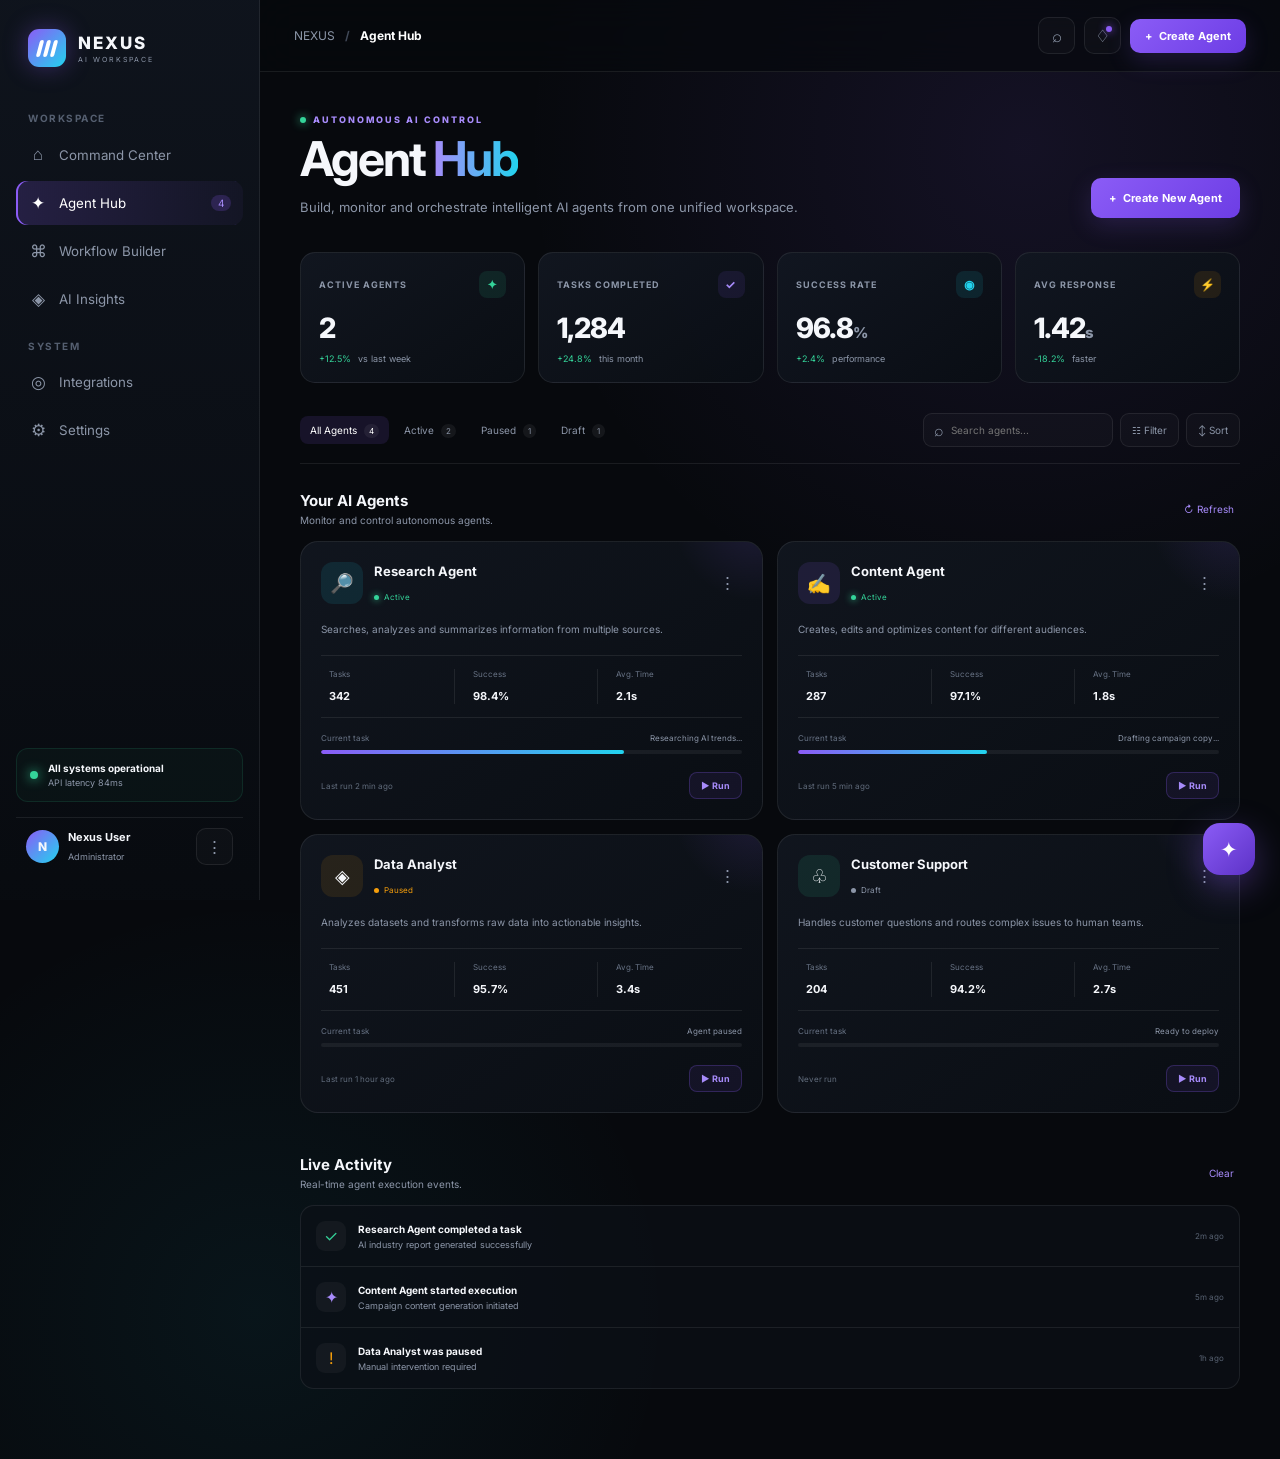
==== agent-hub/index.html @ db72ea28 "Build Agent Hub frontend" ====
<!DOCTYPE html>
<html lang="en">
<head>
    <meta charset="UTF-8">
    <meta name="viewport" content="width=device-width, initial-scale=1.0">
    <meta name="description" content="NEXUS AI Agent Hub — manage, monitor, and run AI agents from one workspace.">

    <title>NEXUS AI — Agent Hub</title>

    <link rel="preconnect" href="https://fonts.googleapis.com">
    <link rel="preconnect" href="https://fonts.gstatic.com" crossorigin>
    <link href="https://fonts.googleapis.com/css2?family=Inter:wght@400;500;600;700;800&display=swap" rel="stylesheet">

    <link rel="stylesheet" href="style.css">
</head>

<body>

<div class="app-shell">

    <!-- ================= SIDEBAR ================= -->

    <aside class="sidebar" id="sidebar">

        <div class="brand">
            <div class="brand-mark">
                <span></span>
                <span></span>
                <span></span>
            </div>

            <div>
                <h1>NEXUS</h1>
                <small>AI WORKSPACE</small>
            </div>
        </div>

        <nav class="main-nav">

            <p class="nav-label">WORKSPACE</p>

            <button class="nav-item" data-page="Command Center">
                <span class="nav-icon">⌂</span>
                <span>Command Center</span>
            </button>

            <button class="nav-item active" data-page="Agent Hub">
                <span class="nav-icon">✦</span>
                <span>Agent Hub</span>
                <span class="nav-badge">4</span>
            </button>

            <button class="nav-item" data-page="Workflow Builder">
                <span class="nav-icon">⌘</span>
                <span>Workflow Builder</span>
            </button>

            <button class="nav-item" data-page="AI Insights">
                <span class="nav-icon">◈</span>
                <span>AI Insights</span>
            </button>

            <p class="nav-label">SYSTEM</p>

            <button class="nav-item" id="integrationsBtn">
                <span class="nav-icon">◎</span>
                <span>Integrations</span>
            </button>

            <button class="nav-item" id="settingsBtn">
                <span class="nav-icon">⚙</span>
                <span>Settings</span>
            </button>

        </nav>

        <div class="sidebar-bottom">

            <div class="system-status">
                <span class="status-dot"></span>

                <div>
                    <strong>All systems operational</strong>
                    <small>API latency 84ms</small>
                </div>
            </div>

            <div class="user-mini">
                <div class="avatar">N</div>

                <div class="user-info">
                    <strong>Nexus User</strong>
                    <small>Administrator</small>
                </div>

                <button id="userMenuBtn" class="icon-button">⋮</button>
            </div>

        </div>

    </aside>

    <!-- ================= MAIN ================= -->

    <main class="main-content">

        <!-- TOP BAR -->

        <header class="topbar">

            <button class="mobile-menu" id="mobileMenuBtn">☰</button>

            <div class="breadcrumb">
                <span>NEXUS</span>
                <b>/</b>
                <strong>Agent Hub</strong>
            </div>

            <div class="top-actions">

                <button class="icon-button" id="searchBtn" title="Search">
                    ⌕
                </button>

                <button class="icon-button notification-button" id="notificationBtn">
                    ♢
                    <span class="notification-dot"></span>
                </button>

                <button class="create-top-btn" id="createAgentTop">
                    <span>+</span>
                    Create Agent
                </button>

            </div>

        </header>


        <!-- ================= PAGE ================= -->

        <section class="page-content">

            <!-- HERO -->

            <div class="hero-section">

                <div>
                    <div class="eyebrow">
                        <span class="pulse-dot"></span>
                        AUTONOMOUS AI CONTROL
                    </div>

                    <h2>Agent <span>Hub</span></h2>

                    <p>
                        Build, monitor and orchestrate intelligent AI agents
                        from one unified workspace.
                    </p>
                </div>

                <button class="primary-button" id="createAgentBtn">
                    <span>+</span>
                    Create New Agent
                </button>

            </div>


            <!-- METRIC CARDS -->

            <div class="metrics-grid">

                <div class="metric-card">

                    <div class="metric-top">
                        <span>ACTIVE AGENTS</span>
                        <div class="metric-icon green">✦</div>
                    </div>

                    <div class="metric-value" id="activeCount">2</div>

                    <div class="metric-footer">
                        <span class="positive">+12.5%</span>
                        <span>vs last week</span>
                    </div>

                </div>


                <div class="metric-card">

                    <div class="metric-top">
                        <span>TASKS COMPLETED</span>
                        <div class="metric-icon purple">✓</div>
                    </div>

                    <div class="metric-value" id="completedCount">1,284</div>

                    <div class="metric-footer">
                        <span class="positive">+24.8%</span>
                        <span>this month</span>
                    </div>

                </div>


                <div class="metric-card">

                    <div class="metric-top">
                        <span>SUCCESS RATE</span>
                        <div class="metric-icon blue">◉</div>
                    </div>

                    <div class="metric-value">96.8<span>%</span></div>

                    <div class="metric-footer">
                        <span class="positive">+2.4%</span>
                        <span>performance</span>
                    </div>

                </div>


                <div class="metric-card">

                    <div class="metric-top">
                        <span>AVG RESPONSE</span>
                        <div class="metric-icon orange">⚡</div>
                    </div>

                    <div class="metric-value">1.42<span>s</span></div>

                    <div class="metric-footer">
                        <span class="positive">-18.2%</span>
                        <span>faster</span>
                    </div>

                </div>

            </div>


            <!-- CONTROL BAR -->

            <div class="control-bar">

                <div class="tabs">

                    <button class="tab active" data-filter="all">
                        All Agents
                        <span>4</span>
                    </button>

                    <button class="tab" data-filter="active">
                        Active
                        <span>2</span>
                    </button>

                    <button class="tab" data-filter="paused">
                        Paused
                        <span>1</span>
                    </button>

                    <button class="tab" data-filter="draft">
                        Draft
                        <span>1</span>
                    </button>

                </div>

                <div class="controls-right">

                    <div class="search-box">
                        <span>⌕</span>
                        <input
                            type="text"
                            id="agentSearch"
                            placeholder="Search agents..."
                        >
                    </div>

                    <button class="filter-button" id="filterBtn">
                        ☷ Filter
                    </button>

                    <button class="sort-button" id="sortBtn">
                        ↕ Sort
                    </button>

                </div>

            </div>


            <!-- AGENT GRID -->

            <div class="section-heading">

                <div>
                    <h3>Your AI Agents</h3>
                    <p>Monitor and control autonomous agents.</p>
                </div>

                <button class="text-button" id="refreshBtn">
                    ↻ Refresh
                </button>

            </div>


            <div class="agents-grid" id="agentsGrid">


                <!-- RESEARCH AGENT -->

                <article
                    class="agent-card"
                    data-name="Research Agent"
                    data-status="active"
                >

                    <div class="agent-card-header">

                        <div class="agent-avatar research">
                            🔎
                        </div>

                        <div class="agent-title">
                            <h4>Research Agent</h4>

                            <span class="status active-status">
                                <i></i>
                                Active
                            </span>
                        </div>

                        <button class="more-button" data-menu="research">
                            ⋮
                        </button>

                    </div>

                    <p class="agent-description">
                        Searches, analyzes and summarizes information
                        from multiple sources.
                    </p>

                    <div class="agent-stats">

                        <div>
                            <span>Tasks</span>
                            <strong class="task-count">342</strong>
                        </div>

                        <div>
                            <span>Success</span>
                            <strong>98.4%</strong>
                        </div>

                        <div>
                            <span>Avg. Time</span>
                            <strong>2.1s</strong>
                        </div>

                    </div>

                    <div class="progress-wrapper">

                        <div class="progress-label">
                            <span>Current task</span>
                            <span class="current-task">Researching AI trends...</span>
                        </div>

                        <div class="progress-bar">
                            <span style="width: 72%"></span>
                        </div>

                    </div>

                    <div class="agent-card-footer">

                        <span class="last-run">
                            Last run 2 min ago
                        </span>

                        <button
                            class="run-button"
                            data-agent="Research Agent"
                        >
                            ▶ Run
                        </button>

                    </div>

                </article>


                <!-- CONTENT AGENT -->

                <article
                    class="agent-card"
                    data-name="Content Agent"
                    data-status="active"
                >

                    <div class="agent-card-header">

                        <div class="agent-avatar content">
                            ✍
                        </div>

                        <div class="agent-title">
                            <h4>Content Agent</h4>

                            <span class="status active-status">
                                <i></i>
                                Active
                            </span>
                        </div>

                        <button class="more-button" data-menu="content">
                            ⋮
                        </button>

                    </div>

                    <p class="agent-description">
                        Creates, edits and optimizes content for
                        different audiences.
                    </p>

                    <div class="agent-stats">

                        <div>
                            <span>Tasks</span>
                            <strong class="task-count">287</strong>
                        </div>

                        <div>
                            <span>Success</span>
                            <strong>97.1%</strong>
                        </div>

                        <div>
                            <span>Avg. Time</span>
                            <strong>1.8s</strong>
                        </div>

                    </div>

                    <div class="progress-wrapper">

                        <div class="progress-label">
                            <span>Current task</span>
                            <span class="current-task">Drafting campaign copy...</span>
                        </div>

                        <div class="progress-bar">
                            <span style="width: 45%"></span>
                        </div>

                    </div>

                    <div class="agent-card-footer">

                        <span class="last-run">
                            Last run 5 min ago
                        </span>

                        <button
                            class="run-button"
                            data-agent="Content Agent"
                        >
                            ▶ Run
                        </button>

                    </div>

                </article>


                <!-- DATA AGENT -->

                <article
                    class="agent-card"
                    data-name="Data Analyst"
                    data-status="paused"
                >

                    <div class="agent-card-header">

                        <div class="agent-avatar data">
                            ◈
                        </div>

                        <div class="agent-title">
                            <h4>Data Analyst</h4>

                            <span class="status paused-status">
                                <i></i>
                                Paused
                            </span>
                        </div>

                        <button class="more-button" data-menu="data">
                            ⋮
                        </button>

                    </div>

                    <p class="agent-description">
                        Analyzes datasets and transforms raw data
                        into actionable insights.
                    </p>

                    <div class="agent-stats">

                        <div>
                            <span>Tasks</span>
                            <strong class="task-count">451</strong>
                        </div>

                        <div>
                            <span>Success</span>
                            <strong>95.7%</strong>
                        </div>

                        <div>
                            <span>Avg. Time</span>
                            <strong>3.4s</strong>
                        </div>

                    </div>

                    <div class="progress-wrapper">

                        <div class="progress-label">
                            <span>Current task</span>
                            <span class="current-task">Agent paused</span>
                        </div>

                        <div class="progress-bar muted">
                            <span style="width: 0%"></span>
                        </div>

                    </div>

                    <div class="agent-card-footer">

                        <span class="last-run">
                            Last run 1 hour ago
                        </span>

                        <button
                            class="run-button"
                            data-agent="Data Analyst"
                        >
                            ▶ Run
                        </button>

                    </div>

                </article>


                <!-- CUSTOMER AGENT -->

                <article
                    class="agent-card"
                    data-name="Customer Support"
                    data-status="draft"
                >

                    <div class="agent-card-header">

                        <div class="agent-avatar support">
                            ♧
                        </div>

                        <div class="agent-title">
                            <h4>Customer Support</h4>

                            <span class="status draft-status">
                                <i></i>
                                Draft
                            </span>
                        </div>

                        <button class="more-button" data-menu="support">
                            ⋮
                        </button>

                    </div>

                    <p class="agent-description">
                        Handles customer questions and routes
                        complex issues to human teams.
                    </p>

                    <div class="agent-stats">

                        <div>
                            <span>Tasks</span>
                            <strong class="task-count">204</strong>
                        </div>

                        <div>
                            <span>Success</span>
                            <strong>94.2%</strong>
                        </div>

                        <div>
                            <span>Avg. Time</span>
                            <strong>2.7s</strong>
                        </div>

                    </div>

                    <div class="progress-wrapper">

                        <div class="progress-label">
                            <span>Current task</span>
                            <span class="current-task">Ready to deploy</span>
                        </div>

                        <div class="progress-bar muted">
                            <span style="width: 0%"></span>
                        </div>

                    </div>

                    <div class="agent-card-footer">

                        <span class="last-run">
                            Never run
                        </span>

                        <button
                            class="run-button"
                            data-agent="Customer Support"
                        >
                            ▶ Run
                        </button>

                    </div>

                </article>

            </div>


            <!-- ACTIVITY -->

            <section class="activity-section">

                <div class="section-heading">

                    <div>
                        <h3>Live Activity</h3>
                        <p>Real-time agent execution events.</p>
                    </div>

                    <button class="text-button" id="clearActivityBtn">
                        Clear
                    </button>

                </div>


                <div class="activity-panel" id="activityPanel">

                    <div class="activity-item">

                        <div class="activity-icon success">✓</div>

                        <div class="activity-content">
                            <strong>Research Agent completed a task</strong>
                            <span>AI industry report generated successfully</span>
                        </div>

                        <time>2m ago</time>

                    </div>


                    <div class="activity-item">

                        <div class="activity-icon purple">✦</div>

                        <div class="activity-content">
                            <strong>Content Agent started execution</strong>
                            <span>Campaign content generation initiated</span>
                        </div>

                        <time>5m ago</time>

                    </div>


                    <div class="activity-item">

                        <div class="activity-icon warning">!</div>

                        <div class="activity-content">
                            <strong>Data Analyst was paused</strong>
                            <span>Manual intervention required</span>
                        </div>

                        <time>1h ago</time>

                    </div>

                </div>

            </section>

        </section>

    </main>

</div>


<!-- ================= CREATE AGENT MODAL ================= -->

<div class="modal-overlay" id="createModal">

    <div class="modal">

        <button class="modal-close" id="closeCreateModal">×</button>

        <div class="modal-header">

            <div class="modal-icon">✦</div>

            <div>
                <h3>Create AI Agent</h3>
                <p>Configure your autonomous agent.</p>
            </div>

        </div>


        <form id="agentForm">

            <label>
                Agent Name
                <input
                    type="text"
                    id="agentName"
                    placeholder="e.g. Marketing Agent"
                    required
                >
            </label>


            <label>
                Agent Type

                <select id="agentType">

                    <option value="research">Research</option>
                    <option value="content">Content</option>
                    <option value="analytics">Analytics</option>
                    <option value="support">Customer Support</option>
                    <option value="custom">Custom Agent</option>

                </select>

            </label>


            <label>
                Objective

                <textarea
                    id="agentObjective"
                    placeholder="Describe what this agent should accomplish..."
                    required
                ></textarea>

            </label>


            <label>
                Autonomy Level

                <div class="range-container">

                    <input
                        type="range"
                        id="autonomyRange"
                        min="1"
                        max="5"
                        value="3"
                    >

                    <strong id="autonomyValue">3 / 5</strong>

                </div>

            </label>


            <div class="modal-actions">

                <button
                    type="button"
                    class="secondary-button"
                    id="cancelCreate"
                >
                    Cancel
                </button>

                <button
                    type="submit"
                    class="primary-button"
                >
                    Create Agent
                </button>

            </div>

        </form>

    </div>

</div>


<!-- ================= CHATBOT ================= -->

<button class="chat-toggle" id="chatToggle">
    <span>✦</span>
</button>


<div class="chat-window" id="chatWindow">

    <div class="chat-header">

        <div>

            <strong>NEXUS Assistant</strong>

            <span>
                <i></i>
                Online
            </span>

        </div>

        <button id="closeChat">×</button>

    </div>


    <div class="chat-messages" id="chatMessages">

        <div class="message bot">
            Hey! I'm NEXUS Assistant. Ask me about your agents or executions.
        </div>

    </div>


    <div class="chat-input">

        <input
            type="text"
            id="chatInput"
            placeholder="Ask NEXUS..."
        >

        <button id="sendChat">➤</button>

    </div>

</div>


<!-- ================= TOAST ================= -->

<div class="toast-container" id="toastContainer"></div>


<script src="script.js"></script>

</body>
</html>
---- agent-hub/style.css ----
/* =========================================================
   NEXUS AI — AGENT HUB
   ========================================================= */

:root {

    --bg: #07090d;
    --bg-secondary: #0c1017;
    --panel: #10151e;
    --panel-hover: #141b26;

    --border: rgba(255,255,255,0.08);
    --border-bright: rgba(255,255,255,0.14);

    --text: #f5f7fb;
    --muted: #8c96a8;
    --muted-light: #b5bdca;

    --primary: #8b5cf6;
    --primary-light: #a78bfa;
    --cyan: #22d3ee;
    --green: #34d399;
    --orange: #f59e0b;
    --red: #f87171;

    --sidebar-width: 260px;

    --radius: 18px;

    --shadow:
        0 20px 60px rgba(0,0,0,0.35);
}


* {
    margin: 0;
    padding: 0;
    box-sizing: border-box;
}


html {
    scroll-behavior: smooth;
}


body {

    font-family: "Inter", sans-serif;

    background:
        radial-gradient(
            circle at 80% 10%,
            rgba(139,92,246,0.10),
            transparent 30%
        ),
        radial-gradient(
            circle at 20% 90%,
            rgba(34,211,238,0.06),
            transparent 25%
        ),
        var(--bg);

    color: var(--text);

    min-height: 100vh;

    overflow-x: hidden;
}


button,
input,
textarea,
select {
    font-family: inherit;
}


button {
    cursor: pointer;
}


/* =========================================================
   APP
   ========================================================= */

.app-shell {
    display: flex;
    min-height: 100vh;
}


/* =========================================================
   SIDEBAR
   ========================================================= */

.sidebar {

    position: fixed;

    left: 0;
    top: 0;
    bottom: 0;

    width: var(--sidebar-width);

    background:
        linear-gradient(
            180deg,
            rgba(15,20,29,0.98),
            rgba(8,11,16,0.98)
        );

    border-right: 1px solid var(--border);

    padding: 25px 16px;

    display: flex;
    flex-direction: column;

    z-index: 100;
}


.brand {

    display: flex;
    align-items: center;
    gap: 12px;

    padding: 4px 12px 30px;
}


.brand-mark {

    width: 38px;
    height: 38px;

    border-radius: 11px;

    background:
        linear-gradient(
            135deg,
            var(--primary),
            var(--cyan)
        );

    display: flex;
    align-items: center;
    justify-content: center;

    gap: 3px;

    box-shadow:
        0 0 25px rgba(139,92,246,0.35);
}


.brand-mark span {

    width: 4px;
    height: 17px;

    background: white;

    border-radius: 4px;

    transform: skew(-15deg);
}


.brand h1 {

    font-size: 17px;
    font-weight: 800;
    letter-spacing: 2px;
}


.brand small {

    display: block;

    color: var(--muted);

    font-size: 7px;
    letter-spacing: 2px;

    margin-top: 2px;
}


.nav-label {

    color: #555f70;

    font-size: 10px;
    font-weight: 700;

    letter-spacing: 1.5px;

    padding: 15px 12px 8px;
}


.nav-item {

    width: 100%;

    border: 0;
    background: transparent;

    color: var(--muted);

    padding: 12px;

    display: flex;
    align-items: center;
    gap: 11px;

    border-radius: 11px;

    margin-bottom: 4px;

    text-align: left;

    transition:
        background .2s ease,
        color .2s ease,
        transform .2s ease;
}


.nav-item:hover {

    background: rgba(255,255,255,0.045);

    color: white;

    transform: translateX(2px);
}


.nav-item.active {

    background:
        linear-gradient(
            90deg,
            rgba(139,92,246,0.19),
            rgba(139,92,246,0.05)
        );

    color: white;

    box-shadow:
        inset 2px 0 0 var(--primary);
}


.nav-icon {

    width: 20px;

    font-size: 17px;

    text-align: center;
}


.nav-badge {

    margin-left: auto;

    background: rgba(139,92,246,0.2);

    color: var(--primary-light);

    padding: 2px 7px;

    border-radius: 20px;

    font-size: 10px;
}


.sidebar-bottom {

    margin-top: auto;
}


.system-status {

    display: flex;
    align-items: center;
    gap: 10px;

    padding: 13px;

    border:
        1px solid rgba(52,211,153,0.12);

    background:
        rgba(52,211,153,0.035);

    border-radius: 12px;

    margin-bottom: 15px;
}


.status-dot {

    width: 8px;
    height: 8px;

    border-radius: 50%;

    background: var(--green);

    box-shadow:
        0 0 12px var(--green);

    flex-shrink: 0;
}


.system-status strong {

    display: block;

    font-size: 10px;
}


.system-status small {

    display: block;

    color: var(--muted);

    font-size: 9px;

    margin-top: 3px;
}


.user-mini {

    display: flex;
    align-items: center;

    gap: 9px;

    padding: 10px;

    border-top: 1px solid var(--border);
}


.avatar {

    width: 33px;
    height: 33px;

    border-radius: 50%;

    display: flex;
    align-items: center;
    justify-content: center;

    background:
        linear-gradient(
            135deg,
            var(--primary),
            var(--cyan)
        );

    font-size: 12px;
    font-weight: 800;
}


.user-info {

    flex: 1;
}


.user-info strong {

    display: block;
    font-size: 11px;
}


.user-info small {

    color: var(--muted);
    font-size: 9px;
}


/* =========================================================
   MAIN
   ========================================================= */

.main-content {

    margin-left: var(--sidebar-width);

    width: calc(100% - var(--sidebar-width));

    min-height: 100vh;
}


.topbar {

    height: 72px;

    border-bottom: 1px solid var(--border);

    background:
        rgba(7,9,13,0.7);

    backdrop-filter: blur(20px);

    display: flex;
    align-items: center;

    justify-content: space-between;

    padding: 0 34px;

    position: sticky;
    top: 0;

    z-index: 50;
}


.breadcrumb {

    display: flex;
    gap: 10px;
    align-items: center;

    color: var(--muted);

    font-size: 12px;
}


.breadcrumb strong {
    color: white;
}


.breadcrumb b {
    color: #414958;
}


.top-actions {

    display: flex;
    align-items: center;
    gap: 9px;
}


.icon-button {

    width: 37px;
    height: 37px;

    border-radius: 10px;

    border: 1px solid var(--border);

    background: rgba(255,255,255,0.025);

    color: var(--muted);

    font-size: 17px;

    display: flex;
    align-items: center;
    justify-content: center;

    transition: .2s;
}


.icon-button:hover {

    color: white;

    border-color: var(--border-bright);

    background: rgba(255,255,255,0.06);
}


.notification-button {
    position: relative;
}


.notification-dot {

    position: absolute;

    width: 6px;
    height: 6px;

    background: var(--primary);

    border-radius: 50%;

    top: 8px;
    right: 8px;

    box-shadow: 0 0 8px var(--primary);
}


.create-top-btn,
.primary-button {

    border: 0;

    color: white;

    background:
        linear-gradient(
            135deg,
            var(--primary),
            #6d3de5
        );

    padding: 10px 15px;

    border-radius: 10px;

    font-weight: 700;
    font-size: 11px;

    display: flex;
    align-items: center;
    gap: 7px;

    box-shadow:
        0 8px 25px rgba(139,92,246,0.18);

    transition:
        transform .2s,
        box-shadow .2s;
}


.create-top-btn:hover,
.primary-button:hover {

    transform: translateY(-2px);

    box-shadow:
        0 12px 32px rgba(139,92,246,0.3);
}


/* =========================================================
   PAGE
   ========================================================= */

.page-content {

    max-width: 1500px;

    margin: auto;

    padding: 42px 40px 70px;
}


.hero-section {

    display: flex;
    justify-content: space-between;
    align-items: end;

    gap: 30px;

    margin-bottom: 34px;
}


.eyebrow {

    color: var(--primary-light);

    font-size: 9px;
    font-weight: 800;

    letter-spacing: 2px;

    display: flex;
    align-items: center;
    gap: 7px;

    margin-bottom: 10px;
}


.pulse-dot {

    width: 6px;
    height: 6px;

    border-radius: 50%;

    background: var(--green);

    box-shadow: 0 0 10px var(--green);

    animation: pulse 1.7s infinite;
}


@keyframes pulse {

    0%,100% {
        opacity: 1;
        transform: scale(1);
    }

    50% {
        opacity: .45;
        transform: scale(.7);
    }
}


.hero-section h2 {

    font-size: clamp(32px, 4vw, 48px);

    line-height: 1;

    letter-spacing: -2px;

    margin-bottom: 13px;
}


.hero-section h2 span {

    background:
        linear-gradient(
            90deg,
            var(--primary-light),
            var(--cyan)
        );

    -webkit-background-clip: text;
    background-clip: text;

    color: transparent;
}


.hero-section p {

    color: var(--muted);

    max-width: 600px;

    font-size: 13px;

    line-height: 1.7;
}


.hero-section .primary-button {

    padding: 13px 18px;

    white-space: nowrap;
}


/* =========================================================
   METRICS
   ========================================================= */

.metrics-grid {

    display: grid;

    grid-template-columns:
        repeat(4, 1fr);

    gap: 13px;

    margin-bottom: 30px;
}


.metric-card {

    background:
        linear-gradient(
            145deg,
            rgba(18,23,33,.95),
            rgba(10,14,20,.95)
        );

    border: 1px solid var(--border);

    border-radius: 15px;

    padding: 18px;

    transition: .25s;
}


.metric-card:hover {

    border-color:
        rgba(139,92,246,.3);

    transform: translateY(-3px);

    box-shadow:
        var(--shadow);
}


.metric-top {

    display: flex;
    align-items: center;
    justify-content: space-between;

    color: var(--muted);

    font-size: 9px;
    font-weight: 700;

    letter-spacing: 1px;
}


.metric-icon {

    width: 27px;
    height: 27px;

    border-radius: 8px;

    display: flex;
    align-items: center;
    justify-content: center;

    font-size: 12px;
}


.metric-icon.green {
    background: rgba(52,211,153,.1);
    color: var(--green);
}


.metric-icon.purple {
    background: rgba(139,92,246,.1);
    color: var(--primary-light);
}


.metric-icon.blue {
    background: rgba(34,211,238,.1);
    color: var(--cyan);
}


.metric-icon.orange {
    background: rgba(245,158,11,.1);
    color: var(--orange);
}


.metric-value {

    font-size: 28px;
    font-weight: 800;

    letter-spacing: -1px;

    margin: 13px 0 8px;
}


.metric-value span {
    font-size: 15px;
    color: var(--muted);
}


.metric-footer {

    display: flex;
    gap: 7px;

    font-size: 9px;

    color: var(--muted);
}


.positive {
    color: var(--green);
}


/* =========================================================
   CONTROL BAR
   ========================================================= */

.control-bar {

    display: flex;

    justify-content: space-between;
    align-items: center;

    gap: 20px;

    padding-bottom: 16px;

    border-bottom: 1px solid var(--border);

    margin-bottom: 27px;
}


.tabs {

    display: flex;
    gap: 5px;
}


.tab {

    border: 0;
    background: transparent;

    color: var(--muted);

    padding: 8px 10px;

    border-radius: 8px;

    font-size: 10px;

    transition: .2s;
}


.tab span {

    margin-left: 4px;

    background: rgba(255,255,255,.06);

    padding: 2px 5px;

    border-radius: 10px;

    font-size: 8px;
}


.tab:hover {

    color: white;

    background: rgba(255,255,255,.04);
}


.tab.active {

    color: white;

    background: rgba(139,92,246,.12);
}


.controls-right {

    display: flex;

    gap: 7px;
}


.search-box {

    display: flex;
    align-items: center;

    gap: 7px;

    width: 190px;

    padding: 0 10px;

    height: 34px;

    border: 1px solid var(--border);

    border-radius: 9px;

    background: rgba(255,255,255,.025);
}


.search-box span {
    color: var(--muted);
}


.search-box input {

    width: 100%;

    border: 0;
    outline: 0;

    color: white;

    background: transparent;

    font-size: 10px;
}


.filter-button,
.sort-button {

    height: 34px;

    padding: 0 11px;

    color: var(--muted);

    border: 1px solid var(--border);

    background: rgba(255,255,255,.025);

    border-radius: 9px;

    font-size: 10px;

    transition: .2s;
}


.filter-button:hover,
.sort-button:hover {

    color: white;

    border-color: var(--border-bright);
}


/* =========================================================
   SECTION
   ========================================================= */

.section-heading {

    display: flex;

    justify-content: space-between;
    align-items: center;

    margin-bottom: 15px;
}


.section-heading h3 {

    font-size: 15px;

    margin-bottom: 4px;
}


.section-heading p {

    color: var(--muted);

    font-size: 10px;
}


.text-button {

    background: transparent;

    border: 0;

    color: var(--primary-light);

    font-size: 10px;

    padding: 6px;
}


.text-button:hover {
    color: white;
}


/* =========================================================
   AGENT CARDS
   ========================================================= */

.agents-grid {

    display: grid;

    grid-template-columns:
        repeat(2, minmax(0, 1fr));

    gap: 14px;

    margin-bottom: 42px;
}


.agent-card {

    position: relative;

    background:
        linear-gradient(
            145deg,
            rgba(17,22,31,.96),
            rgba(10,14,20,.96)
        );

    border: 1px solid var(--border);

    border-radius: var(--radius);

    padding: 20px;

    overflow: hidden;

    transition:
        transform .25s,
        border-color .25s,
        box-shadow .25s;
}


.agent-card::before {

    content: "";

    position: absolute;

    width: 170px;
    height: 170px;

    top: -110px;
    right: -80px;

    background:
        radial-gradient(
            circle,
            rgba(139,92,246,.14),
            transparent 70%
        );

    pointer-events: none;
}


.agent-card:hover {

    transform: translateY(-4px);

    border-color:
        rgba(139,92,246,.25);

    box-shadow:
        0 20px 50px rgba(0,0,0,.25);
}


.agent-card.hidden {
    display: none;
}


.agent-card-header {

    display: flex;
    align-items: center;

    gap: 11px;
}


.agent-avatar {

    width: 42px;
    height: 42px;

    border-radius: 12px;

    display: flex;
    align-items: center;
    justify-content: center;

    font-size: 19px;

    flex-shrink: 0;
}


.agent-avatar.research {
    background: rgba(34,211,238,.10);
}


.agent-avatar.content {
    background: rgba(139,92,246,.12);
}


.agent-avatar.data {
    background: rgba(245,158,11,.10);
}


.agent-avatar.support {
    background: rgba(52,211,153,.10);
}


.agent-title {

    flex: 1;
}


.agent-title h4 {

    font-size: 13px;

    margin-bottom: 5px;
}


.status {

    display: inline-flex;

    align-items: center;

    gap: 5px;

    font-size: 8px;
}


.status i {

    width: 5px;
    height: 5px;

    border-radius: 50%;
}


.active-status {
    color: var(--green);
}


.active-status i {
    background: var(--green);
    box-shadow: 0 0 7px var(--green);
}


.paused-status {
    color: var(--orange);
}


.paused-status i {
    background: var(--orange);
}


.draft-status {
    color: var(--muted);
}


.draft-status i {
    background: var(--muted);
}


.more-button {

    border: 0;

    background: transparent;

    color: var(--muted);

    width: 30px;
    height: 30px;

    border-radius: 8px;

    font-size: 17px;
}


.more-button:hover {

    background: rgba(255,255,255,.05);

    color: white;
}


.agent-description {

    color: var(--muted);

    font-size: 10px;

    line-height: 1.7;

    margin: 17px 0;
}


.agent-stats {

    display: grid;

    grid-template-columns:
        repeat(3,1fr);

    border-top: 1px solid var(--border);
    border-bottom: 1px solid var(--border);

    padding: 13px 0;

    gap: 10px;
}


.agent-stats div {

    border-right: 1px solid var(--border);

    padding-left: 8px;
}


.agent-stats div:last-child {

    border-right: 0;
}


.agent-stats span {

    display: block;

    color: #687385;

    font-size: 8px;

    margin-bottom: 5px;
}


.agent-stats strong {

    font-size: 11px;
}


.progress-wrapper {

    padding: 15px 0 10px;
}


.progress-label {

    display: flex;

    justify-content: space-between;

    gap: 15px;

    color: #687385;

    font-size: 8px;

    margin-bottom: 7px;
}


.current-task {

    color: var(--muted);
}


.progress-bar {

    width: 100%;

    height: 4px;

    background: rgba(255,255,255,.06);

    border-radius: 10px;

    overflow: hidden;
}


.progress-bar span {

    display: block;

    height: 100%;

    border-radius: 10px;

    background:
        linear-gradient(
            90deg,
            var(--primary),
            var(--cyan)
        );

    transition: width 1s ease;
}


.progress-bar.muted span {
    background: #353d4a;
}


.agent-card-footer {

    display: flex;

    justify-content: space-between;
    align-items: center;

    margin-top: 8px;
}


.last-run {

    color: #626d7d;

    font-size: 8px;
}


.run-button {

    border: 1px solid rgba(139,92,246,.25);

    color: var(--primary-light);

    background: rgba(139,92,246,.08);

    border-radius: 8px;

    padding: 7px 11px;

    font-size: 9px;
    font-weight: 700;

    transition: .2s;
}


.run-button:hover {

    color: white;

    background: var(--primary);

    transform: translateY(-1px);
}


/* =========================================================
   ACTIVITY
   ========================================================= */

.activity-section {
    margin-top: 10px;
}


.activity-panel {

    border:
        1px solid var(--border);

    border-radius: 14px;

    overflow: hidden;

    background:
        rgba(12,16,23,.7);
}


.activity-item {

    display: flex;

    align-items: center;

    gap: 12px;

    padding: 15px;

    border-bottom: 1px solid var(--border);

    animation: activityIn .35s ease;
}


.activity-item:last-child {
    border-bottom: 0;
}


@keyframes activityIn {

    from {
        opacity: 0;
        transform: translateY(8px);
    }

    to {
        opacity: 1;
        transform: translateY(0);
    }
}


.activity-icon {

    width: 30px;
    height: 30px;

    border-radius: 9px;

    display: flex;
    align-items: center;
    justify-content: center;

    flex-shrink: 0;

    background: rgba(255,255,255,.04);
}


.activity-icon.success {
    color: var(--green);
}


.activity-icon.purple {
    color: var(--primary-light);
}


.activity-icon.warning {
    color: var(--orange);
}


.activity-content {
    flex: 1;
}


.activity-content strong {

    display: block;

    font-size: 10px;

    margin-bottom: 4px;
}


.activity-content span {

    display: block;

    color: var(--muted);

    font-size: 9px;
}


.activity-item time {

    color: #596373;

    font-size: 8px;
}


/* =========================================================
   MODAL
   ========================================================= */

.modal-overlay {

    position: fixed;

    inset: 0;

    background:
        rgba(0,0,0,.72);

    backdrop-filter: blur(8px);

    display: flex;

    align-items: center;
    justify-content: center;

    padding: 20px;

    z-index: 500;

    opacity: 0;

    pointer-events: none;

    transition: opacity .25s;
}


.modal-overlay.show {

    opacity: 1;

    pointer-events: auto;
}


.modal {

    width: 100%;
    max-width: 500px;

    background:
        linear-gradient(
            145deg,
            #131923,
            #0b0f16
        );

    border:
        1px solid var(--border-bright);

    border-radius: 20px;

    padding: 25px;

    position: relative;

    transform:
        translateY(20px)
        scale(.97);

    transition: .25s;

    box-shadow:
        0 30px 100px rgba(0,0,0,.6);
}


.modal-overlay.show .modal {

    transform:
        translateY(0)
        scale(1);
}


.modal-close {

    position: absolute;

    top: 15px;
    right: 15px;

    width: 30px;
    height: 30px;

    border: 0;

    border-radius: 8px;

    background: rgba(255,255,255,.04);

    color: var(--muted);

    font-size: 18px;
}


.modal-close:hover {
    color: white;
}


.modal-header {

    display: flex;

    gap: 12px;

    align-items: center;

    margin-bottom: 23px;
}


.modal-icon {

    width: 42px;
    height: 42px;

    border-radius: 12px;

    display: flex;
    align-items: center;
    justify-content: center;

    background: rgba(139,92,246,.13);

    color: var(--primary-light);

    font-size: 19px;
}


.modal-header h3 {

    font-size: 16px;

    margin-bottom: 4px;
}


.modal-header p {

    color: var(--muted);

    font-size: 10px;
}


#agentForm label {

    display: block;

    color: var(--muted-light);

    font-size: 10px;

    font-weight: 600;

    margin-bottom: 15px;
}


#agentForm input,
#agentForm select,
#agentForm textarea {

    width: 100%;

    margin-top: 7px;

    padding: 11px 12px;

    border:
        1px solid var(--border);

    border-radius: 9px;

    background:
        rgba(255,255,255,.035);

    color: white;

    outline: none;

    font-size: 10px;

    transition: .2s;
}


#agentForm input:focus,
#agentForm select:focus,
#agentForm textarea:focus {

    border-color:
        rgba(139,92,246,.6);

    box-shadow:
        0 0 0 3px rgba(139,92,246,.08);
}


#agentForm textarea {

    height: 90px;

    resize: vertical;
}


#agentForm option {

    background: #111722;
}


.range-container {

    display: flex;

    align-items: center;

    gap: 15px;

    margin-top: 10px;
}


.range-container input {

    margin: 0 !important;

    padding: 0 !important;

    accent-color: var(--primary);
}


.range-container strong {

    color: var(--primary-light);

    font-size: 10px;

    white-space: nowrap;
}


.modal-actions {

    display: flex;

    justify-content: flex-end;

    gap: 8px;

    margin-top: 23px;
}


.secondary-button {

    border:
        1px solid var(--border);

    background:
        rgba(255,255,255,.035);

    color: var(--muted-light);

    padding: 10px 15px;

    border-radius: 9px;

    font-size: 10px;
}


.secondary-button:hover {

    color: white;

    background: rgba(255,255,255,.07);
}


/* =========================================================
   CHAT
   ========================================================= */

.chat-toggle {

    position: fixed;

    right: 25px;
    bottom: 25px;

    width: 52px;
    height: 52px;

    border: 0;

    border-radius: 17px;

    background:
        linear-gradient(
            135deg,
            var(--primary),
            #5d32c7
        );

    color: white;

    font-size: 21px;

    box-shadow:
        0 12px 35px rgba(139,92,246,.35);

    z-index: 400;

    transition: .25s;
}


.chat-toggle:hover {

    transform:
        translateY(-4px)
        rotate(5deg);
}


.chat-window {

    position: fixed;

    right: 25px;
    bottom: 90px;

    width: 330px;

    height: 450px;

    background:
        #0d121a;

    border:
        1px solid var(--border-bright);

    border-radius: 17px;

    box-shadow:
        0 25px 80px rgba(0,0,0,.5);

    display: flex;
    flex-direction: column;

    overflow: hidden;

    z-index: 390;

    opacity: 0;

    pointer-events: none;

    transform:
        translateY(15px)
        scale(.97);

    transition: .25s;
}


.chat-window.show {

    opacity: 1;

    pointer-events: auto;

    transform:
        translateY(0)
        scale(1);
}


.chat-header {

    display: flex;

    justify-content: space-between;

    padding: 15px;

    border-bottom: 1px solid var(--border);

    background: rgba(255,255,255,.02);
}


.chat-header strong {

    display: block;

    font-size: 11px;

    margin-bottom: 4px;
}


.chat-header span {

    display: flex;

    align-items: center;

    gap: 5px;

    color: var(--green);

    font-size: 8px;
}


.chat-header span i {

    width: 5px;
    height: 5px;

    border-radius: 50%;

    background: var(--green);
}


.chat-header button {

    border: 0;

    background: transparent;

    color: var(--muted);

    font-size: 18px;
}


.chat-messages {

    flex: 1;

    padding: 15px;

    overflow-y: auto;

    display: flex;

    flex-direction: column;

    gap: 9px;
}


.message {

    max-width: 82%;

    padding: 9px 11px;

    border-radius: 11px;

    font-size: 9px;

    line-height: 1.6;
}


.message.bot {

    align-self: flex-start;

    color: var(--muted-light);

    background:
        rgba(255,255,255,.05);
}


.message.user {

    align-self: flex-end;

    color: white;

    background:
        rgba(139,92,246,.25);
}


.chat-input {

    display: flex;

    gap: 7px;

    padding: 11px;

    border-top: 1px solid var(--border);
}


.chat-input input {

    flex: 1;

    border: 1px solid var(--border);

    border-radius: 9px;

    background: rgba(255,255,255,.03);

    color: white;

    outline: 0;

    padding: 9px;

    font-size: 9px;
}


.chat-input button {

    width: 35px;

    border: 0;

    border-radius: 9px;

    background: var(--primary);

    color: white;
}


/* =========================================================
   TOAST
   ========================================================= */

.toast-container {

    position: fixed;

    top: 85px;
    right: 25px;

    display: flex;

    flex-direction: column;

    gap: 8px;

    z-index: 1000;
}


.toast {

    min-width: 250px;

    background:
        #121923;

    border:
        1px solid var(--border-bright);

    border-radius: 11px;

    padding: 12px 14px;

    box-shadow:
        0 15px 40px rgba(0,0,0,.4);

    animation:
        toastIn .3s ease;

    font-size: 10px;
}


.toast strong {

    display: block;

    margin-bottom: 3px;
}


.toast span {

    color: var(--muted);
}


@keyframes toastIn {

    from {
        opacity: 0;
        transform: translateX(20px);
    }

    to {
        opacity: 1;
        transform: translateX(0);
    }
}


/* =========================================================
   MOBILE
   ========================================================= */

.mobile-menu {

    display: none;

    border: 0;

    background: transparent;

    color: white;

    font-size: 20px;
}


@media (max-width: 1100px) {

    .metrics-grid {
        grid-template-columns: repeat(2,1fr);
    }

    .agents-grid {
        grid-template-columns: 1fr;
    }
}


@media (max-width: 800px) {

    :root {
        --sidebar-width: 0px;
    }

    .sidebar {

        transform: translateX(-100%);

        transition: transform .25s;

        width: 260px;
    }

    .sidebar.open {
        transform: translateX(0);
    }

    .main-content {
        margin-left: 0;
        width: 100%;
    }

    .mobile-menu {
        display: block;
    }

    .topbar {
        padding: 0 18px;
    }

    .breadcrumb {
        display: none;
    }

    .page-content {
        padding: 30px 18px 60px;
    }

    .hero-section {
        align-items: flex-start;
        flex-direction: column;
    }

    .control-bar {
        align-items: flex-start;
        flex-direction: column;
    }

    .controls-right {
        width: 100%;
    }

    .search-box {
        flex: 1;
    }
}


@media (max-width: 550px) {

    .metrics-grid {
        grid-template-columns: 1fr;
    }

    .tabs {
        width: 100%;

        overflow-x: auto;

        padding-bottom: 3px;
    }

    .tabs .tab {
        white-space: nowrap;
    }

    .controls-right {
        flex-wrap: wrap;
    }

    .search-box {
        width: 100%;
    }

    .hero-section .primary-button {
        width: 100%;

        justify-content: center;
    }

    .create-top-btn {
        display: none;
    }

    .chat-window {
        right: 12px;
        left: 12px;
        width: auto;
    }

    .chat-toggle {
        right: 16px;
        bottom: 16px;
    }

    .toast-container {
        right: 12px;
        left: 12px;
    }

    .toast {
        min-width: 0;
    }
}
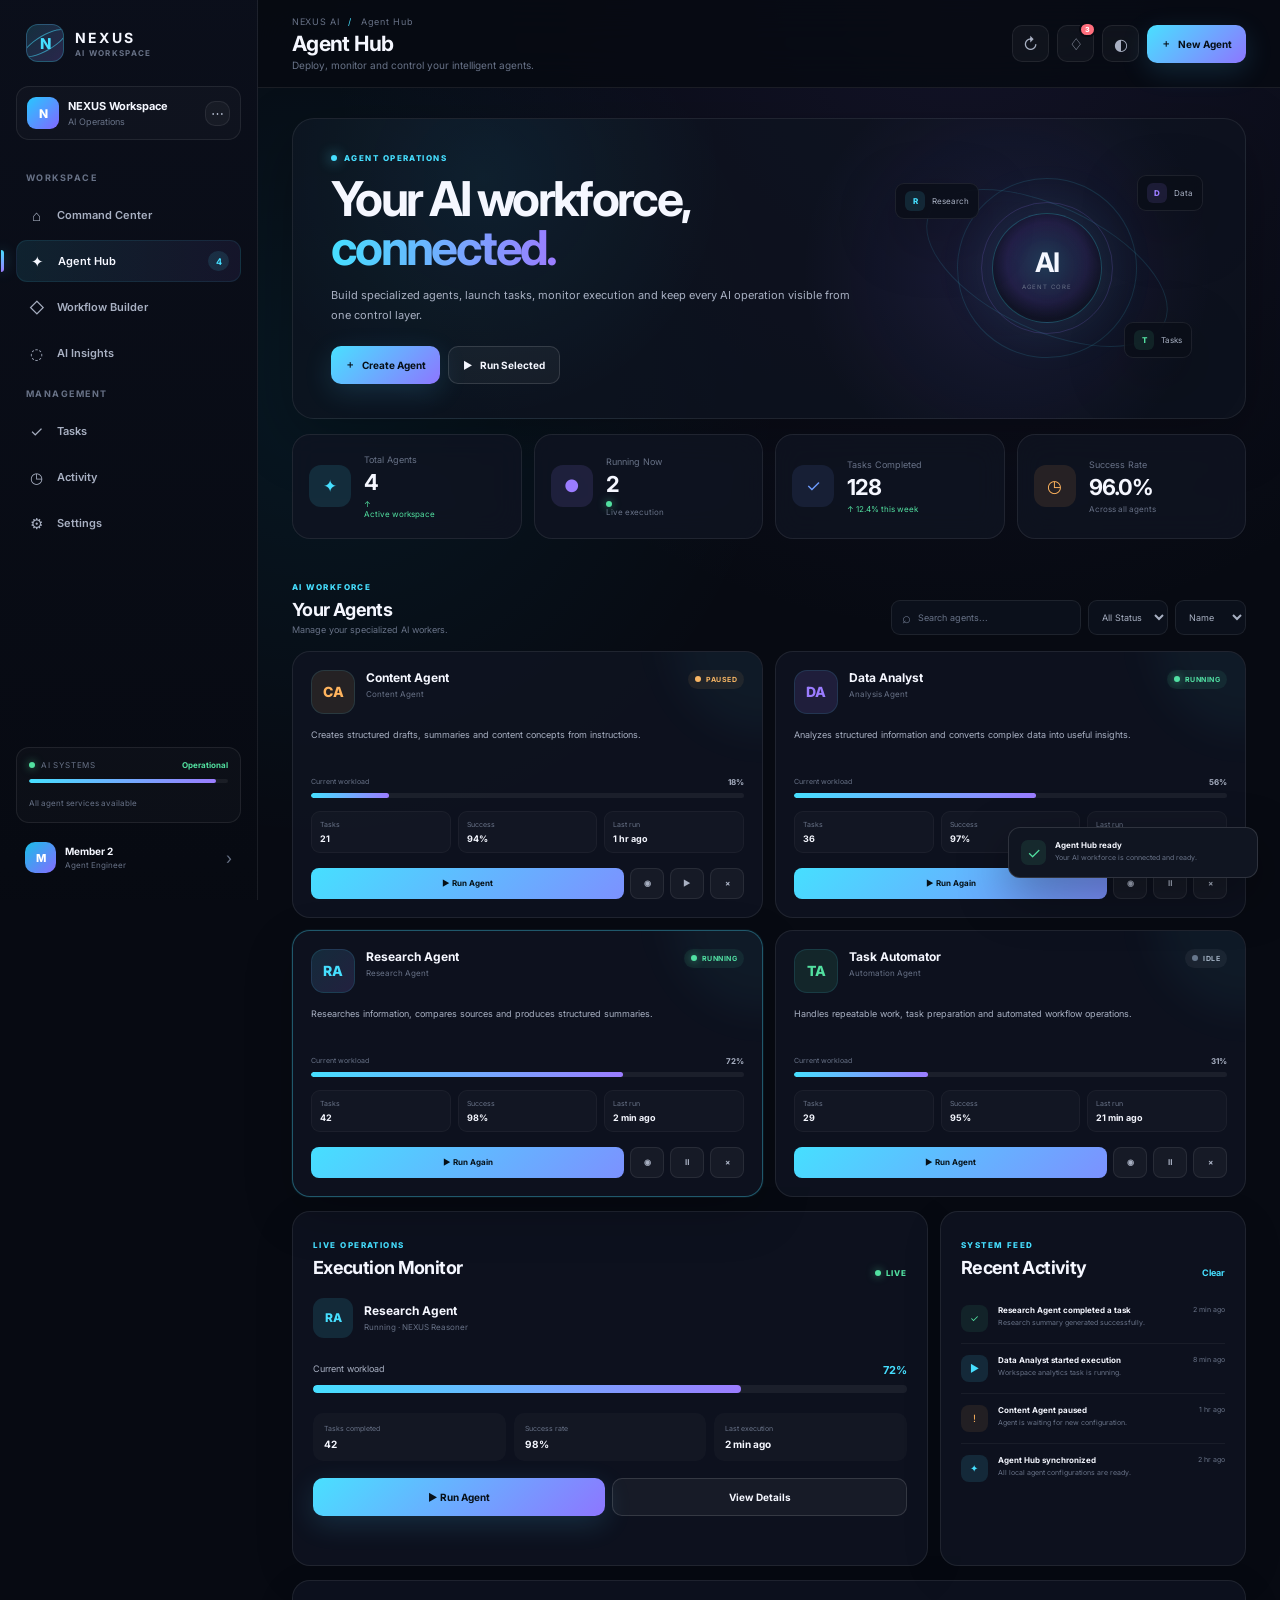
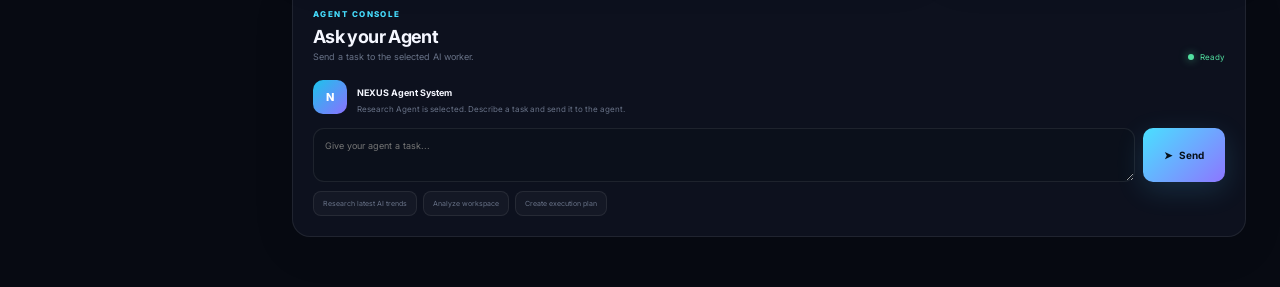
==== commit 1862d47b: "Build complete Agent Hub interface" ====
--- a/agent-hub/index.html
+++ b/agent-hub/index.html
@@ -3,13 +3,21 @@
 <head>
     <meta charset="UTF-8">
     <meta name="viewport" content="width=device-width, initial-scale=1.0">
-    <meta name="description" content="NEXUS AI Agent Hub — manage, monitor, and run AI agents from one workspace.">
+
+    <meta
+        name="description"
+        content="NEXUS AI Agent Hub - manage, monitor, configure and run AI agents from one workspace."
+    >
 
     <title>NEXUS AI — Agent Hub</title>
 
     <link rel="preconnect" href="https://fonts.googleapis.com">
     <link rel="preconnect" href="https://fonts.gstatic.com" crossorigin>
-    <link href="https://fonts.googleapis.com/css2?family=Inter:wght@400;500;600;700;800&display=swap" rel="stylesheet">
+
+    <link
+        href="https://fonts.googleapis.com/css2?family=Inter:wght@400;500;600;700;800&display=swap"
+        rel="stylesheet"
+    >
 
     <link rel="stylesheet" href="style.css">
 </head>
@@ -18,56 +26,80 @@
 
 <div class="app-shell">
 
-    <!-- ================= SIDEBAR ================= -->
-
+    <!-- =========================
+         SIDEBAR
+    ========================== -->
     <aside class="sidebar" id="sidebar">
 
         <div class="brand">
             <div class="brand-mark">
-                <span></span>
-                <span></span>
-                <span></span>
-            </div>
+                <span class="brand-orbit"></span>
+                <span class="brand-core">N</span>
+            </div>
+
+            <div class="brand-text">
+                <strong>NEXUS</strong>
+                <span>AI WORKSPACE</span>
+            </div>
+        </div>
+
+        <div class="workspace-mini">
+            <div class="workspace-icon">N</div>
 
             <div>
-                <h1>NEXUS</h1>
-                <small>AI WORKSPACE</small>
-            </div>
-        </div>
-
-        <nav class="main-nav">
+                <strong>NEXUS Workspace</strong>
+                <span>AI Operations</span>
+            </div>
+
+            <button
+                class="icon-button tiny"
+                id="workspaceButton"
+                type="button"
+                title="Workspace"
+                aria-label="Open workspace menu"
+            >
+                ⋯
+            </button>
+        </div>
+
+        <nav class="main-nav" aria-label="Main navigation">
 
             <p class="nav-label">WORKSPACE</p>
 
-            <button class="nav-item" data-page="Command Center">
+            <button class="nav-item" type="button" data-nav="command">
                 <span class="nav-icon">⌂</span>
                 <span>Command Center</span>
             </button>
 
-            <button class="nav-item active" data-page="Agent Hub">
+            <button class="nav-item active" type="button" data-nav="agents">
                 <span class="nav-icon">✦</span>
                 <span>Agent Hub</span>
-                <span class="nav-badge">4</span>
-            </button>
-
-            <button class="nav-item" data-page="Workflow Builder">
-                <span class="nav-icon">⌘</span>
+                <span class="nav-count" id="navAgentCount">4</span>
+            </button>
+
+            <button class="nav-item" type="button" data-nav="workflows">
+                <span class="nav-icon">◇</span>
                 <span>Workflow Builder</span>
             </button>
 
-            <button class="nav-item" data-page="AI Insights">
-                <span class="nav-icon">◈</span>
+            <button class="nav-item" type="button" data-nav="insights">
+                <span class="nav-icon">◌</span>
                 <span>AI Insights</span>
             </button>
 
-            <p class="nav-label">SYSTEM</p>
-
-            <button class="nav-item" id="integrationsBtn">
-                <span class="nav-icon">◎</span>
-                <span>Integrations</span>
-            </button>
-
-            <button class="nav-item" id="settingsBtn">
+            <p class="nav-label">MANAGEMENT</p>
+
+            <button class="nav-item" type="button" data-nav="tasks">
+                <span class="nav-icon">✓</span>
+                <span>Tasks</span>
+            </button>
+
+            <button class="nav-item" type="button" data-nav="activity">
+                <span class="nav-icon">◷</span>
+                <span>Activity</span>
+            </button>
+
+            <button class="nav-item" type="button" data-nav="settings">
                 <span class="nav-icon">⚙</span>
                 <span>Settings</span>
             </button>
@@ -76,746 +108,603 @@
 
         <div class="sidebar-bottom">
 
-            <div class="system-status">
-                <span class="status-dot"></span>
-
-                <div>
-                    <strong>All systems operational</strong>
-                    <small>API latency 84ms</small>
-                </div>
-            </div>
-
-            <div class="user-mini">
-                <div class="avatar">N</div>
-
-                <div class="user-info">
-                    <strong>Nexus User</strong>
-                    <small>Administrator</small>
-                </div>
-
-                <button id="userMenuBtn" class="icon-button">⋮</button>
-            </div>
+            <div class="system-card">
+                <div class="system-card-top">
+                    <span class="status-dot online"></span>
+                    <span>AI SYSTEMS</span>
+                    <strong>Operational</strong>
+                </div>
+
+                <div class="system-meter">
+                    <span></span>
+                </div>
+
+                <small>All agent services available</small>
+            </div>
+
+            <button class="profile-mini" id="profileButton" type="button">
+                <div class="avatar">M</div>
+
+                <div class="profile-info">
+                    <strong>Member 2</strong>
+                    <span>Agent Engineer</span>
+                </div>
+
+                <span class="profile-arrow">›</span>
+            </button>
 
         </div>
 
     </aside>
 
-    <!-- ================= MAIN ================= -->
-
+
+    <!-- =========================
+         MAIN
+    ========================== -->
     <main class="main-content">
 
-        <!-- TOP BAR -->
-
+        <!-- TOPBAR -->
         <header class="topbar">
 
-            <button class="mobile-menu" id="mobileMenuBtn">☰</button>
-
-            <div class="breadcrumb">
-                <span>NEXUS</span>
-                <b>/</b>
-                <strong>Agent Hub</strong>
-            </div>
-
-            <div class="top-actions">
-
-                <button class="icon-button" id="searchBtn" title="Search">
-                    ⌕
+            <div class="topbar-left">
+
+                <button
+                    class="icon-button mobile-menu"
+                    id="mobileMenuButton"
+                    type="button"
+                    aria-label="Open navigation"
+                >
+                    ☰
                 </button>
 
-                <button class="icon-button notification-button" id="notificationBtn">
+                <div class="page-heading">
+                    <div class="breadcrumb">
+                        NEXUS AI <span>/</span> Agent Hub
+                    </div>
+
+                    <h1>Agent Hub</h1>
+
+                    <p>
+                        Deploy, monitor and control your intelligent agents.
+                    </p>
+                </div>
+
+            </div>
+
+            <div class="topbar-actions">
+
+                <button
+                    class="icon-button"
+                    id="refreshButton"
+                    type="button"
+                    title="Refresh dashboard"
+                    aria-label="Refresh dashboard"
+                >
+                    ↻
+                </button>
+
+                <button
+                    class="icon-button notification-button"
+                    id="notificationButton"
+                    type="button"
+                    title="Notifications"
+                    aria-label="Notifications"
+                >
                     ♢
-                    <span class="notification-dot"></span>
+                    <span class="notification-badge" id="notificationBadge">3</span>
                 </button>
 
-                <button class="create-top-btn" id="createAgentTop">
-                    <span>+</span>
-                    Create Agent
+                <button
+                    class="icon-button"
+                    id="themeButton"
+                    type="button"
+                    title="Toggle appearance"
+                    aria-label="Toggle appearance"
+                >
+                    ◐
                 </button>
 
+                <button
+                    class="primary-button"
+                    id="headerCreateButton"
+                    type="button"
+                >
+                    <span>＋</span>
+                    New Agent
+                </button>
+
             </div>
 
         </header>
 
 
-        <!-- ================= PAGE ================= -->
-
-        <section class="page-content">
-
-            <!-- HERO -->
-
-            <div class="hero-section">
-
-                <div>
+        <!-- CONTENT -->
+        <div class="page-content">
+
+            <!-- =========================
+                 HERO
+            ========================== -->
+            <section class="hub-hero">
+
+                <div class="hero-copy">
+
                     <div class="eyebrow">
                         <span class="pulse-dot"></span>
-                        AUTONOMOUS AI CONTROL
-                    </div>
-
-                    <h2>Agent <span>Hub</span></h2>
+                        AGENT OPERATIONS
+                    </div>
+
+                    <h2>
+                        Your AI workforce,
+                        <span>connected.</span>
+                    </h2>
 
                     <p>
-                        Build, monitor and orchestrate intelligent AI agents
-                        from one unified workspace.
+                        Build specialized agents, launch tasks, monitor execution
+                        and keep every AI operation visible from one control layer.
                     </p>
-                </div>
-
-                <button class="primary-button" id="createAgentBtn">
-                    <span>+</span>
-                    Create New Agent
-                </button>
-
-            </div>
-
-
-            <!-- METRIC CARDS -->
-
-            <div class="metrics-grid">
-
-                <div class="metric-card">
-
-                    <div class="metric-top">
-                        <span>ACTIVE AGENTS</span>
-                        <div class="metric-icon green">✦</div>
-                    </div>
-
-                    <div class="metric-value" id="activeCount">2</div>
-
-                    <div class="metric-footer">
-                        <span class="positive">+12.5%</span>
-                        <span>vs last week</span>
-                    </div>
-
-                </div>
-
-
-                <div class="metric-card">
-
-                    <div class="metric-top">
-                        <span>TASKS COMPLETED</span>
-                        <div class="metric-icon purple">✓</div>
-                    </div>
-
-                    <div class="metric-value" id="completedCount">1,284</div>
-
-                    <div class="metric-footer">
-                        <span class="positive">+24.8%</span>
-                        <span>this month</span>
-                    </div>
-
-                </div>
-
-
-                <div class="metric-card">
-
-                    <div class="metric-top">
-                        <span>SUCCESS RATE</span>
-                        <div class="metric-icon blue">◉</div>
-                    </div>
-
-                    <div class="metric-value">96.8<span>%</span></div>
-
-                    <div class="metric-footer">
-                        <span class="positive">+2.4%</span>
-                        <span>performance</span>
-                    </div>
-
-                </div>
-
-
-                <div class="metric-card">
-
-                    <div class="metric-top">
-                        <span>AVG RESPONSE</span>
-                        <div class="metric-icon orange">⚡</div>
-                    </div>
-
-                    <div class="metric-value">1.42<span>s</span></div>
-
-                    <div class="metric-footer">
-                        <span class="positive">-18.2%</span>
-                        <span>faster</span>
-                    </div>
-
-                </div>
-
-            </div>
-
-
-            <!-- CONTROL BAR -->
-
-            <div class="control-bar">
-
-                <div class="tabs">
-
-                    <button class="tab active" data-filter="all">
-                        All Agents
-                        <span>4</span>
+
+                    <div class="hero-actions">
+
+                        <button
+                            class="primary-button"
+                            id="heroCreateButton"
+                            type="button"
+                        >
+                            <span>＋</span>
+                            Create Agent
+                        </button>
+
+                        <button
+                            class="secondary-button"
+                            id="heroRunButton"
+                            type="button"
+                        >
+                            <span>▶</span>
+                            Run Selected
+                        </button>
+
+                    </div>
+
+                </div>
+
+                <div class="hero-visual">
+
+                    <div class="orbital-ring ring-one"></div>
+                    <div class="orbital-ring ring-two"></div>
+
+                    <div class="agent-orb">
+                        <div class="orb-glow"></div>
+                        <strong>AI</strong>
+                        <span>AGENT CORE</span>
+                    </div>
+
+                    <div class="floating-node node-one">
+                        <span>R</span>
+                        Research
+                    </div>
+
+                    <div class="floating-node node-two">
+                        <span>D</span>
+                        Data
+                    </div>
+
+                    <div class="floating-node node-three">
+                        <span>T</span>
+                        Tasks
+                    </div>
+
+                </div>
+
+            </section>
+
+
+            <!-- =========================
+                 STATS
+            ========================== -->
+            <section class="stats-grid">
+
+                <article class="stat-card">
+                    <div class="stat-icon cyan">✦</div>
+
+                    <div class="stat-content">
+                        <span>Total Agents</span>
+                        <strong id="totalAgents">4</strong>
+                        <small class="positive">
+                            <span>↑</span> Active workspace
+                        </small>
+                    </div>
+                </article>
+
+                <article class="stat-card">
+                    <div class="stat-icon purple">●</div>
+
+                    <div class="stat-content">
+                        <span>Running Now</span>
+                        <strong id="runningAgents">2</strong>
+                        <small>
+                            <span class="status-dot online"></span>
+                            Live execution
+                        </small>
+                    </div>
+                </article>
+
+                <article class="stat-card">
+                    <div class="stat-icon blue">✓</div>
+
+                    <div class="stat-content">
+                        <span>Tasks Completed</span>
+                        <strong id="completedTasks">128</strong>
+                        <small class="positive">
+                            ↑ 12.4% this week
+                        </small>
+                    </div>
+                </article>
+
+                <article class="stat-card">
+                    <div class="stat-icon orange">◷</div>
+
+                    <div class="stat-content">
+                        <span>Success Rate</span>
+                        <strong id="successRate">96.8%</strong>
+                        <small>Across all agents</small>
+                    </div>
+                </article>
+
+            </section>
+
+
+            <!-- =========================
+                 AGENT SECTION
+            ========================== -->
+            <section class="section-block" id="agentsSection">
+
+                <div class="section-header">
+
+                    <div>
+                        <span class="section-kicker">AI WORKFORCE</span>
+                        <h2>Your Agents</h2>
+                        <p>Manage your specialized AI workers.</p>
+                    </div>
+
+                    <div class="section-actions">
+
+                        <div class="search-box">
+                            <span>⌕</span>
+                            <input
+                                id="agentSearch"
+                                type="search"
+                                placeholder="Search agents..."
+                                autocomplete="off"
+                            >
+                        </div>
+
+                        <select id="statusFilter" class="select-control">
+                            <option value="all">All Status</option>
+                            <option value="running">Running</option>
+                            <option value="paused">Paused</option>
+                            <option value="idle">Idle</option>
+                        </select>
+
+                        <select id="sortAgents" class="select-control">
+                            <option value="name">Name</option>
+                            <option value="status">Status</option>
+                            <option value="activity">Activity</option>
+                        </select>
+
+                    </div>
+
+                </div>
+
+
+                <div class="agents-grid" id="agentsGrid">
+                    <!-- Generated by JavaScript -->
+                </div>
+
+
+                <div class="empty-state hidden" id="emptyAgents">
+
+                    <div class="empty-icon">✦</div>
+
+                    <h3>No agents found</h3>
+
+                    <p>
+                        Try changing your search or create a new AI agent.
+                    </p>
+
+                    <button
+                        class="primary-button"
+                        id="emptyCreateButton"
+                        type="button"
+                    >
+                        Create Agent
                     </button>
 
-                    <button class="tab" data-filter="active">
-                        Active
-                        <span>2</span>
-                    </button>
-
-                    <button class="tab" data-filter="paused">
-                        Paused
-                        <span>1</span>
-                    </button>
-
-                    <button class="tab" data-filter="draft">
-                        Draft
-                        <span>1</span>
-                    </button>
-
-                </div>
-
-                <div class="controls-right">
-
-                    <div class="search-box">
-                        <span>⌕</span>
-                        <input
-                            type="text"
-                            id="agentSearch"
-                            placeholder="Search agents..."
+                </div>
+
+            </section>
+
+
+            <!-- =========================
+                 LOWER GRID
+            ========================== -->
+            <section class="lower-grid">
+
+                <!-- EXECUTION PANEL -->
+                <article class="panel execution-panel">
+
+                    <div class="panel-header">
+
+                        <div>
+                            <span class="section-kicker">LIVE OPERATIONS</span>
+                            <h2>Execution Monitor</h2>
+                        </div>
+
+                        <span class="live-label">
+                            <span class="status-dot online"></span>
+                            LIVE
+                        </span>
+
+                    </div>
+
+                    <div class="execution-main" id="executionMain">
+
+                        <div class="execution-empty">
+                            <div class="execution-icon">▶</div>
+
+                            <h3>Select an agent</h3>
+
+                            <p>
+                                Choose an agent above to view its execution status,
+                                progress and activity.
+                            </p>
+                        </div>
+
+                    </div>
+
+                </article>
+
+
+                <!-- ACTIVITY PANEL -->
+                <article class="panel activity-panel">
+
+                    <div class="panel-header">
+
+                        <div>
+                            <span class="section-kicker">SYSTEM FEED</span>
+                            <h2>Recent Activity</h2>
+                        </div>
+
+                        <button
+                            class="text-button"
+                            id="clearActivityButton"
+                            type="button"
                         >
-                    </div>
-
-                    <button class="filter-button" id="filterBtn">
-                        ☷ Filter
-                    </button>
-
-                    <button class="sort-button" id="sortBtn">
-                        ↕ Sort
-                    </button>
-
-                </div>
-
-            </div>
-
-
-            <!-- AGENT GRID -->
-
-            <div class="section-heading">
-
-                <div>
-                    <h3>Your AI Agents</h3>
-                    <p>Monitor and control autonomous agents.</p>
-                </div>
-
-                <button class="text-button" id="refreshBtn">
-                    ↻ Refresh
-                </button>
-
-            </div>
-
-
-            <div class="agents-grid" id="agentsGrid">
-
-
-                <!-- RESEARCH AGENT -->
-
-                <article
-                    class="agent-card"
-                    data-name="Research Agent"
-                    data-status="active"
-                >
-
-                    <div class="agent-card-header">
-
-                        <div class="agent-avatar research">
-                            🔎
+                            Clear
+                        </button>
+
+                    </div>
+
+                    <div class="activity-list" id="activityList">
+                        <!-- Generated by JavaScript -->
+                    </div>
+
+                </article>
+
+            </section>
+
+
+            <!-- =========================
+                 AGENT CONSOLE
+            ========================== -->
+            <section class="panel console-panel">
+
+                <div class="panel-header">
+
+                    <div>
+                        <span class="section-kicker">AGENT CONSOLE</span>
+                        <h2>Ask your Agent</h2>
+                        <p>Send a task to the selected AI worker.</p>
+                    </div>
+
+                    <div class="console-status">
+                        <span class="status-dot online"></span>
+                        Ready
+                    </div>
+
+                </div>
+
+                <div class="console-body">
+
+                    <div class="console-message">
+                        <div class="assistant-avatar">N</div>
+
+                        <div>
+                            <strong>NEXUS Agent System</strong>
+                            <p id="consoleGreeting">
+                                Select an agent and describe what you want it to do.
+                            </p>
                         </div>
-
-                        <div class="agent-title">
-                            <h4>Research Agent</h4>
-
-                            <span class="status active-status">
-                                <i></i>
-                                Active
-                            </span>
-                        </div>
-
-                        <button class="more-button" data-menu="research">
-                            ⋮
+                    </div>
+
+                    <div class="console-input-row">
+
+                        <textarea
+                            id="agentPrompt"
+                            rows="2"
+                            placeholder="Give your agent a task..."
+                        ></textarea>
+
+                        <button
+                            class="primary-button console-send"
+                            id="sendAgentButton"
+                            type="button"
+                        >
+                            <span>➤</span>
+                            Send
                         </button>
 
                     </div>
 
-                    <p class="agent-description">
-                        Searches, analyzes and summarizes information
-                        from multiple sources.
-                    </p>
-
-                    <div class="agent-stats">
-
-                        <div>
-                            <span>Tasks</span>
-                            <strong class="task-count">342</strong>
-                        </div>
-
-                        <div>
-                            <span>Success</span>
-                            <strong>98.4%</strong>
-                        </div>
-
-                        <div>
-                            <span>Avg. Time</span>
-                            <strong>2.1s</strong>
-                        </div>
-
-                    </div>
-
-                    <div class="progress-wrapper">
-
-                        <div class="progress-label">
-                            <span>Current task</span>
-                            <span class="current-task">Researching AI trends...</span>
-                        </div>
-
-                        <div class="progress-bar">
-                            <span style="width: 72%"></span>
-                        </div>
-
-                    </div>
-
-                    <div class="agent-card-footer">
-
-                        <span class="last-run">
-                            Last run 2 min ago
-                        </span>
-
-                        <button
-                            class="run-button"
-                            data-agent="Research Agent"
-                        >
-                            ▶ Run
+                    <div class="console-suggestions">
+
+                        <button type="button" class="suggestion-button" data-prompt="Research the latest information about AI agents and summarize the key findings.">
+                            Research latest AI trends
                         </button>
 
-                    </div>
-
-                </article>
-
-
-                <!-- CONTENT AGENT -->
-
-                <article
-                    class="agent-card"
-                    data-name="Content Agent"
-                    data-status="active"
-                >
-
-                    <div class="agent-card-header">
-
-                        <div class="agent-avatar content">
-                            ✍
-                        </div>
-
-                        <div class="agent-title">
-                            <h4>Content Agent</h4>
-
-                            <span class="status active-status">
-                                <i></i>
-                                Active
-                            </span>
-                        </div>
-
-                        <button class="more-button" data-menu="content">
-                            ⋮
+                        <button type="button" class="suggestion-button" data-prompt="Analyze the current workspace activity and identify the most important tasks.">
+                            Analyze workspace
                         </button>
 
-                    </div>
-
-                    <p class="agent-description">
-                        Creates, edits and optimizes content for
-                        different audiences.
-                    </p>
-
-                    <div class="agent-stats">
-
-                        <div>
-                            <span>Tasks</span>
-                            <strong class="task-count">287</strong>
-                        </div>
-
-                        <div>
-                            <span>Success</span>
-                            <strong>97.1%</strong>
-                        </div>
-
-                        <div>
-                            <span>Avg. Time</span>
-                            <strong>1.8s</strong>
-                        </div>
-
-                    </div>
-
-                    <div class="progress-wrapper">
-
-                        <div class="progress-label">
-                            <span>Current task</span>
-                            <span class="current-task">Drafting campaign copy...</span>
-                        </div>
-
-                        <div class="progress-bar">
-                            <span style="width: 45%"></span>
-                        </div>
-
-                    </div>
-
-                    <div class="agent-card-footer">
-
-                        <span class="last-run">
-                            Last run 5 min ago
-                        </span>
-
-                        <button
-                            class="run-button"
-                            data-agent="Content Agent"
-                        >
-                            ▶ Run
+                        <button type="button" class="suggestion-button" data-prompt="Create a concise execution plan for my next project task.">
+                            Create execution plan
                         </button>
 
                     </div>
 
-                </article>
-
-
-                <!-- DATA AGENT -->
-
-                <article
-                    class="agent-card"
-                    data-name="Data Analyst"
-                    data-status="paused"
-                >
-
-                    <div class="agent-card-header">
-
-                        <div class="agent-avatar data">
-                            ◈
-                        </div>
-
-                        <div class="agent-title">
-                            <h4>Data Analyst</h4>
-
-                            <span class="status paused-status">
-                                <i></i>
-                                Paused
-                            </span>
-                        </div>
-
-                        <button class="more-button" data-menu="data">
-                            ⋮
-                        </button>
-
-                    </div>
-
-                    <p class="agent-description">
-                        Analyzes datasets and transforms raw data
-                        into actionable insights.
-                    </p>
-
-                    <div class="agent-stats">
-
-                        <div>
-                            <span>Tasks</span>
-                            <strong class="task-count">451</strong>
-                        </div>
-
-                        <div>
-                            <span>Success</span>
-                            <strong>95.7%</strong>
-                        </div>
-
-                        <div>
-                            <span>Avg. Time</span>
-                            <strong>3.4s</strong>
-                        </div>
-
-                    </div>
-
-                    <div class="progress-wrapper">
-
-                        <div class="progress-label">
-                            <span>Current task</span>
-                            <span class="current-task">Agent paused</span>
-                        </div>
-
-                        <div class="progress-bar muted">
-                            <span style="width: 0%"></span>
-                        </div>
-
-                    </div>
-
-                    <div class="agent-card-footer">
-
-                        <span class="last-run">
-                            Last run 1 hour ago
-                        </span>
-
-                        <button
-                            class="run-button"
-                            data-agent="Data Analyst"
-                        >
-                            ▶ Run
-                        </button>
-
-                    </div>
-
-                </article>
-
-
-                <!-- CUSTOMER AGENT -->
-
-                <article
-                    class="agent-card"
-                    data-name="Customer Support"
-                    data-status="draft"
-                >
-
-                    <div class="agent-card-header">
-
-                        <div class="agent-avatar support">
-                            ♧
-                        </div>
-
-                        <div class="agent-title">
-                            <h4>Customer Support</h4>
-
-                            <span class="status draft-status">
-                                <i></i>
-                                Draft
-                            </span>
-                        </div>
-
-                        <button class="more-button" data-menu="support">
-                            ⋮
-                        </button>
-
-                    </div>
-
-                    <p class="agent-description">
-                        Handles customer questions and routes
-                        complex issues to human teams.
-                    </p>
-
-                    <div class="agent-stats">
-
-                        <div>
-                            <span>Tasks</span>
-                            <strong class="task-count">204</strong>
-                        </div>
-
-                        <div>
-                            <span>Success</span>
-                            <strong>94.2%</strong>
-                        </div>
-
-                        <div>
-                            <span>Avg. Time</span>
-                            <strong>2.7s</strong>
-                        </div>
-
-                    </div>
-
-                    <div class="progress-wrapper">
-
-                        <div class="progress-label">
-                            <span>Current task</span>
-                            <span class="current-task">Ready to deploy</span>
-                        </div>
-
-                        <div class="progress-bar muted">
-                            <span style="width: 0%"></span>
-                        </div>
-
-                    </div>
-
-                    <div class="agent-card-footer">
-
-                        <span class="last-run">
-                            Never run
-                        </span>
-
-                        <button
-                            class="run-button"
-                            data-agent="Customer Support"
-                        >
-                            ▶ Run
-                        </button>
-
-                    </div>
-
-                </article>
-
-            </div>
-
-
-            <!-- ACTIVITY -->
-
-            <section class="activity-section">
-
-                <div class="section-heading">
-
-                    <div>
-                        <h3>Live Activity</h3>
-                        <p>Real-time agent execution events.</p>
-                    </div>
-
-                    <button class="text-button" id="clearActivityBtn">
-                        Clear
-                    </button>
-
-                </div>
-
-
-                <div class="activity-panel" id="activityPanel">
-
-                    <div class="activity-item">
-
-                        <div class="activity-icon success">✓</div>
-
-                        <div class="activity-content">
-                            <strong>Research Agent completed a task</strong>
-                            <span>AI industry report generated successfully</span>
-                        </div>
-
-                        <time>2m ago</time>
-
-                    </div>
-
-
-                    <div class="activity-item">
-
-                        <div class="activity-icon purple">✦</div>
-
-                        <div class="activity-content">
-                            <strong>Content Agent started execution</strong>
-                            <span>Campaign content generation initiated</span>
-                        </div>
-
-                        <time>5m ago</time>
-
-                    </div>
-
-
-                    <div class="activity-item">
-
-                        <div class="activity-icon warning">!</div>
-
-                        <div class="activity-content">
-                            <strong>Data Analyst was paused</strong>
-                            <span>Manual intervention required</span>
-                        </div>
-
-                        <time>1h ago</time>
-
-                    </div>
-
                 </div>
 
             </section>
 
-        </section>
+        </div>
 
     </main>
 
 </div>
 
 
-<!-- ================= CREATE AGENT MODAL ================= -->
-
-<div class="modal-overlay" id="createModal">
-
-    <div class="modal">
-
-        <button class="modal-close" id="closeCreateModal">×</button>
+<!-- =========================
+     CREATE AGENT MODAL
+========================== -->
+<div class="modal-backdrop hidden" id="createModal">
+
+    <div
+        class="modal"
+        role="dialog"
+        aria-modal="true"
+        aria-labelledby="createModalTitle"
+    >
 
         <div class="modal-header">
 
-            <div class="modal-icon">✦</div>
-
             <div>
-                <h3>Create AI Agent</h3>
-                <p>Configure your autonomous agent.</p>
-            </div>
-
-        </div>
-
-
-        <form id="agentForm">
-
-            <label>
-                Agent Name
+                <span class="section-kicker">AGENT CONFIGURATION</span>
+                <h2 id="createModalTitle">Create New Agent</h2>
+            </div>
+
+            <button
+                class="modal-close"
+                type="button"
+                data-close-modal="createModal"
+                aria-label="Close"
+            >
+                ×
+            </button>
+
+        </div>
+
+        <form id="createAgentForm">
+
+            <div class="form-group">
+
+                <label for="agentName">
+                    Agent Name
+                </label>
+
                 <input
+                    id="agentName"
+                    name="agentName"
                     type="text"
-                    id="agentName"
-                    placeholder="e.g. Marketing Agent"
+                    maxlength="40"
+                    placeholder="e.g. Market Researcher"
                     required
                 >
-            </label>
-
-
-            <label>
-                Agent Type
-
-                <select id="agentType">
-
-                    <option value="research">Research</option>
-                    <option value="content">Content</option>
-                    <option value="analytics">Analytics</option>
-                    <option value="support">Customer Support</option>
-                    <option value="custom">Custom Agent</option>
+
+            </div>
+
+            <div class="form-group">
+
+                <label for="agentRole">
+                    Agent Role
+                </label>
+
+                <select id="agentRole" name="agentRole">
+
+                    <option value="Research">Research Agent</option>
+                    <option value="Analysis">Analysis Agent</option>
+                    <option value="Automation">Automation Agent</option>
+                    <option value="Content">Content Agent</option>
+                    <option value="Support">Support Agent</option>
 
                 </select>
 
-            </label>
-
-
-            <label>
-                Objective
+            </div>
+
+            <div class="form-group">
+
+                <label for="agentDescription">
+                    Description
+                </label>
 
                 <textarea
-                    id="agentObjective"
-                    placeholder="Describe what this agent should accomplish..."
+                    id="agentDescription"
+                    name="agentDescription"
+                    rows="4"
+                    maxlength="180"
+                    placeholder="What should this agent specialize in?"
                     required
                 ></textarea>
 
-            </label>
-
-
-            <label>
-                Autonomy Level
-
-                <div class="range-container">
+            </div>
+
+            <div class="form-group">
+
+                <label for="agentModel">
+                    Intelligence Model
+                </label>
+
+                <select id="agentModel" name="agentModel">
+
+                    <option value="NEXUS Core">NEXUS Core</option>
+                    <option value="NEXUS Reasoner">NEXUS Reasoner</option>
+                    <option value="NEXUS Fast">NEXUS Fast</option>
+
+                </select>
+
+            </div>
+
+            <div class="form-group">
+
+                <label class="checkbox-row">
 
                     <input
-                        type="range"
-                        id="autonomyRange"
-                        min="1"
-                        max="5"
-                        value="3"
+                        type="checkbox"
+                        id="agentAutoRun"
+                        name="agentAutoRun"
                     >
 
-                    <strong id="autonomyValue">3 / 5</strong>
-
-                </div>
-
-            </label>
-
+                    <span class="custom-checkbox"></span>
+
+                    <span>
+                        Enable agent immediately
+                    </span>
+
+                </label>
+
+            </div>
 
             <div class="modal-actions">
 
                 <button
+                    class="secondary-button"
                     type="button"
-                    class="secondary-button"
-                    id="cancelCreate"
+                    data-close-modal="createModal"
                 >
                     Cancel
                 </button>
 
                 <button
+                    class="primary-button"
                     type="submit"
-                    class="primary-button"
                 >
                     Create Agent
                 </button>
@@ -829,59 +718,183 @@
 </div>
 
 
-<!-- ================= CHATBOT ================= -->
-
-<button class="chat-toggle" id="chatToggle">
-    <span>✦</span>
-</button>
-
-
-<div class="chat-window" id="chatWindow">
-
-    <div class="chat-header">
+<!-- =========================
+     AGENT DETAILS MODAL
+========================== -->
+<div class="modal-backdrop hidden" id="detailsModal">
+
+    <div
+        class="modal large-modal"
+        role="dialog"
+        aria-modal="true"
+        aria-labelledby="detailsTitle"
+    >
+
+        <div class="modal-header">
+
+            <div class="details-heading">
+                <div class="details-avatar" id="detailsAvatar">R</div>
+
+                <div>
+                    <span class="section-kicker" id="detailsRole">
+                        RESEARCH AGENT
+                    </span>
+
+                    <h2 id="detailsTitle">Research Agent</h2>
+
+                    <p id="detailsDescription">
+                        Researches information and produces structured summaries.
+                    </p>
+                </div>
+            </div>
+
+            <button
+                class="modal-close"
+                type="button"
+                data-close-modal="detailsModal"
+                aria-label="Close"
+            >
+                ×
+            </button>
+
+        </div>
+
+        <div class="details-grid">
+
+            <div class="detail-stat">
+                <span>Status</span>
+                <strong id="detailsStatus">Running</strong>
+            </div>
+
+            <div class="detail-stat">
+                <span>Tasks</span>
+                <strong id="detailsTasks">42</strong>
+            </div>
+
+            <div class="detail-stat">
+                <span>Success</span>
+                <strong id="detailsSuccess">98%</strong>
+            </div>
+
+            <div class="detail-stat">
+                <span>Model</span>
+                <strong id="detailsModel">NEXUS Core</strong>
+            </div>
+
+        </div>
+
+        <div class="details-section">
+
+            <div class="details-section-title">
+                <span>Execution history</span>
+                <span id="detailsLastRun">Last run: Just now</span>
+            </div>
+
+            <div class="history-bars" id="historyBars">
+                <!-- Generated by JavaScript -->
+            </div>
+
+        </div>
+
+        <div class="details-section">
+
+            <div class="details-section-title">
+                <span>Capabilities</span>
+            </div>
+
+            <div class="capability-list" id="capabilityList">
+                <!-- Generated by JavaScript -->
+            </div>
+
+        </div>
+
+        <div class="modal-actions">
+
+            <button
+                class="secondary-button"
+                id="detailsPauseButton"
+                type="button"
+            >
+                Pause Agent
+            </button>
+
+            <button
+                class="primary-button"
+                id="detailsRunButton"
+                type="button"
+            >
+                Run Agent
+            </button>
+
+        </div>
+
+    </div>
+
+</div>
+
+
+<!-- =========================
+     NOTIFICATION PANEL
+========================== -->
+<div class="floating-panel hidden" id="notificationPanel">
+
+    <div class="floating-panel-header">
 
         <div>
-
-            <strong>NEXUS Assistant</strong>
-
-            <span>
-                <i></i>
-                Online
-            </span>
-
-        </div>
-
-        <button id="closeChat">×</button>
+            <strong>Notifications</strong>
+            <span>Agent Hub updates</span>
+        </div>
+
+        <button
+            class="text-button"
+            id="markNotificationsButton"
+            type="button"
+        >
+            Mark read
+        </button>
 
     </div>
 
-
-    <div class="chat-messages" id="chatMessages">
-
-        <div class="message bot">
-            Hey! I'm NEXUS Assistant. Ask me about your agents or executions.
+    <div class="notification-list" id="notificationList">
+
+        <div class="notification-item unread">
+            <span class="notification-icon cyan">✦</span>
+
+            <div>
+                <strong>Agent Hub ready</strong>
+                <p>Your AI workforce is online.</p>
+                <small>Just now</small>
+            </div>
+        </div>
+
+        <div class="notification-item">
+            <span class="notification-icon purple">✓</span>
+
+            <div>
+                <strong>Research completed</strong>
+                <p>Research Agent completed its last task.</p>
+                <small>12 min ago</small>
+            </div>
+        </div>
+
+        <div class="notification-item">
+            <span class="notification-icon orange">!</span>
+
+            <div>
+                <strong>Review recommended</strong>
+                <p>One paused agent needs configuration.</p>
+                <small>34 min ago</small>
+            </div>
         </div>
 
     </div>
 
-
-    <div class="chat-input">
-
-        <input
-            type="text"
-            id="chatInput"
-            placeholder="Ask NEXUS..."
-        >
-
-        <button id="sendChat">➤</button>
-
-    </div>
-
 </div>
 
 
-<!-- ================= TOAST ================= -->
-
+<!-- =========================
+     TOAST
+========================== -->
 <div class="toast-container" id="toastContainer"></div>
 
 
--- a/agent-hub/style.css
+++ b/agent-hub/style.css
@@ -1,2168 +1,2077 @@
 /* =========================================================
    NEXUS AI — AGENT HUB
-   ========================================================= */
+   Continuation theme:
+   Dark futuristic workspace / glassmorphism / cyan-purple
+========================================================= */
 
 :root {
-
-    --bg: #07090d;
-    --bg-secondary: #0c1017;
-    --panel: #10151e;
-    --panel-hover: #141b26;
-
-    --border: rgba(255,255,255,0.08);
-    --border-bright: rgba(255,255,255,0.14);
-
-    --text: #f5f7fb;
-    --muted: #8c96a8;
-    --muted-light: #b5bdca;
-
-    --primary: #8b5cf6;
-    --primary-light: #a78bfa;
-    --cyan: #22d3ee;
-    --green: #34d399;
-    --orange: #f59e0b;
-    --red: #f87171;
-
-    --sidebar-width: 260px;
-
+    --bg-main: #070a12;
+    --bg-secondary: #0b0f1a;
+    --bg-card: rgba(15, 20, 33, 0.82);
+    --bg-card-solid: #101521;
+    --bg-input: #0b101b;
+
+    --border: rgba(255, 255, 255, 0.08);
+    --border-strong: rgba(255, 255, 255, 0.13);
+
+    --text-primary: #f5f7ff;
+    --text-secondary: #a8b0c2;
+    --text-muted: #687287;
+
+    --cyan: #46dfff;
+    --cyan-soft: rgba(70, 223, 255, 0.12);
+
+    --purple: #9b7cff;
+    --purple-soft: rgba(155, 124, 255, 0.13);
+
+    --blue: #6e9dff;
+    --orange: #ffb45e;
+    --green: #52e0a0;
+    --red: #ff6e7d;
+
+    --shadow: 0 18px 60px rgba(0, 0, 0, 0.28);
+
+    --sidebar-width: 258px;
     --radius: 18px;
-
-    --shadow:
-        0 20px 60px rgba(0,0,0,0.35);
-}
-
+    --radius-small: 12px;
+
+    --transition: 180ms ease;
+}
 
 * {
+    box-sizing: border-box;
     margin: 0;
     padding: 0;
-    box-sizing: border-box;
-}
-
+}
 
 html {
     scroll-behavior: smooth;
 }
 
-
 body {
-
+    min-height: 100vh;
     font-family: "Inter", sans-serif;
-
     background:
         radial-gradient(
-            circle at 80% 10%,
-            rgba(139,92,246,0.10),
+            circle at 75% 0%,
+            rgba(91, 75, 170, 0.14),
             transparent 30%
         ),
         radial-gradient(
-            circle at 20% 90%,
-            rgba(34,211,238,0.06),
-            transparent 25%
+            circle at 25% 20%,
+            rgba(0, 204, 255, 0.07),
+            transparent 26%
         ),
-        var(--bg);
-
-    color: var(--text);
-
-    min-height: 100vh;
-
+        var(--bg-main);
+    color: var(--text-primary);
     overflow-x: hidden;
 }
 
+body.light-mode {
+    --bg-main: #eef2f8;
+    --bg-secondary: #f5f7fb;
+    --bg-card: rgba(255, 255, 255, 0.9);
+    --bg-card-solid: #ffffff;
+    --bg-input: #f3f5f9;
+
+    --border: rgba(10, 20, 40, 0.09);
+    --border-strong: rgba(10, 20, 40, 0.14);
+
+    --text-primary: #101625;
+    --text-secondary: #566177;
+    --text-muted: #788399;
+
+    --shadow: 0 18px 50px rgba(20, 30, 60, 0.09);
+
+    background:
+        radial-gradient(
+            circle at 75% 0%,
+            rgba(111, 83, 230, 0.10),
+            transparent 30%
+        ),
+        var(--bg-main);
+}
 
 button,
 input,
 textarea,
 select {
-    font-family: inherit;
-}
-
+    font: inherit;
+}
 
 button {
+    border: 0;
+}
+
+button,
+select {
     cursor: pointer;
 }
 
+input,
+textarea,
+select {
+    color: var(--text-primary);
+}
+
+.hidden {
+    display: none !important;
+}
 
 /* =========================================================
-   APP
-   ========================================================= */
+   APP SHELL
+========================================================= */
 
 .app-shell {
-    display: flex;
     min-height: 100vh;
-}
-
-
-/* =========================================================
-   SIDEBAR
-   ========================================================= */
+    display: flex;
+}
 
 .sidebar {
-
     position: fixed;
-
-    left: 0;
-    top: 0;
-    bottom: 0;
-
+    inset: 0 auto 0 0;
     width: var(--sidebar-width);
-
+    display: flex;
+    flex-direction: column;
+    padding: 24px 16px 18px;
     background:
         linear-gradient(
             180deg,
-            rgba(15,20,29,0.98),
-            rgba(8,11,16,0.98)
+            rgba(11, 15, 27, 0.98),
+            rgba(7, 10, 18, 0.98)
         );
-
     border-right: 1px solid var(--border);
-
-    padding: 25px 16px;
-
-    display: flex;
-    flex-direction: column;
-
     z-index: 100;
 }
 
+body.light-mode .sidebar {
+    background: rgba(249, 251, 255, 0.97);
+}
 
 .brand {
-
     display: flex;
     align-items: center;
-    gap: 12px;
-
-    padding: 4px 12px 30px;
-}
-
+    gap: 11px;
+    padding: 0 10px 24px;
+}
 
 .brand-mark {
-
+    position: relative;
     width: 38px;
     height: 38px;
-
-    border-radius: 11px;
-
+    display: grid;
+    place-items: center;
+    border-radius: 12px;
     background:
         linear-gradient(
             135deg,
-            var(--primary),
-            var(--cyan)
+            rgba(70, 223, 255, 0.16),
+            rgba(155, 124, 255, 0.22)
         );
-
+    border: 1px solid rgba(70, 223, 255, 0.25);
+    overflow: hidden;
+}
+
+.brand-core {
+    position: relative;
+    z-index: 2;
+    font-weight: 800;
+    font-size: 15px;
+    color: var(--cyan);
+}
+
+.brand-orbit {
+    position: absolute;
+    width: 48px;
+    height: 16px;
+    border: 1px solid rgba(70, 223, 255, 0.55);
+    border-radius: 50%;
+    transform: rotate(-30deg);
+}
+
+.brand-text {
+    display: flex;
+    flex-direction: column;
+    gap: 2px;
+}
+
+.brand-text strong {
+    letter-spacing: 0.16em;
+    font-size: 14px;
+}
+
+.brand-text span {
+    color: var(--text-muted);
+    font-size: 8px;
+    letter-spacing: 0.16em;
+    font-weight: 700;
+}
+
+.workspace-mini {
     display: flex;
     align-items: center;
-    justify-content: center;
-
-    gap: 3px;
-
-    box-shadow:
-        0 0 25px rgba(139,92,246,0.35);
-}
-
-
-.brand-mark span {
-
-    width: 4px;
-    height: 17px;
-
-    background: white;
-
-    border-radius: 4px;
-
-    transform: skew(-15deg);
-}
-
-
-.brand h1 {
-
-    font-size: 17px;
+    gap: 9px;
+    padding: 10px;
+    margin-bottom: 22px;
+    border: 1px solid var(--border);
+    background: rgba(255, 255, 255, 0.025);
+    border-radius: 13px;
+}
+
+.workspace-icon {
+    width: 32px;
+    height: 32px;
+    flex: 0 0 32px;
+    display: grid;
+    place-items: center;
+    border-radius: 9px;
+    color: #fff;
     font-weight: 800;
-    letter-spacing: 2px;
-}
-
-
-.brand small {
-
+    font-size: 12px;
+    background: linear-gradient(135deg, #26c8ff, #8267ff);
+}
+
+.workspace-mini > div:nth-child(2) {
+    min-width: 0;
+    flex: 1;
+}
+
+.workspace-mini strong,
+.workspace-mini span {
     display: block;
-
-    color: var(--muted);
-
-    font-size: 7px;
-    letter-spacing: 2px;
-
-    margin-top: 2px;
-}
-
+}
+
+.workspace-mini strong {
+    font-size: 11px;
+    white-space: nowrap;
+    overflow: hidden;
+    text-overflow: ellipsis;
+}
+
+.workspace-mini span {
+    margin-top: 3px;
+    color: var(--text-muted);
+    font-size: 9px;
+}
+
+.main-nav {
+    display: flex;
+    flex-direction: column;
+    gap: 4px;
+}
 
 .nav-label {
-
-    color: #555f70;
-
-    font-size: 10px;
+    margin: 10px 10px 7px;
+    color: var(--text-muted);
+    font-size: 9px;
+    letter-spacing: 0.16em;
     font-weight: 700;
-
-    letter-spacing: 1.5px;
-
-    padding: 15px 12px 8px;
-}
-
+}
 
 .nav-item {
-
+    position: relative;
     width: 100%;
-
-    border: 0;
-    background: transparent;
-
-    color: var(--muted);
-
-    padding: 12px;
-
+    min-height: 42px;
     display: flex;
     align-items: center;
     gap: 11px;
-
+    padding: 0 11px;
+    color: var(--text-secondary);
+    background: transparent;
     border-radius: 11px;
-
-    margin-bottom: 4px;
-
     text-align: left;
-
-    transition:
-        background .2s ease,
-        color .2s ease,
-        transform .2s ease;
-}
-
+    transition: var(--transition);
+}
 
 .nav-item:hover {
-
-    background: rgba(255,255,255,0.045);
-
-    color: white;
-
-    transform: translateX(2px);
-}
-
+    color: var(--text-primary);
+    background: rgba(255, 255, 255, 0.045);
+}
 
 .nav-item.active {
-
+    color: var(--text-primary);
     background:
         linear-gradient(
             90deg,
-            rgba(139,92,246,0.19),
-            rgba(139,92,246,0.05)
+            rgba(70, 223, 255, 0.10),
+            rgba(155, 124, 255, 0.08)
         );
-
+    border: 1px solid rgba(70, 223, 255, 0.09);
+}
+
+.nav-item.active::before {
+    content: "";
+    position: absolute;
+    left: -16px;
+    width: 3px;
+    height: 22px;
+    border-radius: 0 4px 4px 0;
+    background: linear-gradient(var(--cyan), var(--purple));
+    box-shadow: 0 0 14px rgba(70, 223, 255, 0.45);
+}
+
+.nav-icon {
+    width: 19px;
+    text-align: center;
+    font-size: 15px;
+}
+
+.nav-item span:nth-child(2) {
+    flex: 1;
+    font-size: 11px;
+    font-weight: 600;
+}
+
+.nav-count {
+    min-width: 21px;
+    height: 20px;
+    padding: 0 6px;
+    display: grid;
+    place-items: center;
+    border-radius: 20px;
+    background: var(--cyan-soft);
+    color: var(--cyan);
+    font-size: 9px;
+    font-weight: 700;
+}
+
+.sidebar-bottom {
+    margin-top: auto;
+}
+
+.system-card {
+    padding: 12px;
+    margin-bottom: 10px;
+    border: 1px solid var(--border);
+    border-radius: 13px;
+    background: rgba(255, 255, 255, 0.025);
+}
+
+.system-card-top {
+    display: grid;
+    grid-template-columns: auto 1fr auto;
+    align-items: center;
+    gap: 6px;
+}
+
+.system-card-top > span:not(.status-dot) {
+    color: var(--text-muted);
+    font-size: 8px;
+    letter-spacing: 0.1em;
+}
+
+.system-card-top strong {
+    font-size: 8px;
+    color: var(--green);
+}
+
+.system-card small {
+    color: var(--text-muted);
+    font-size: 8px;
+}
+
+.system-meter {
+    height: 4px;
+    margin: 9px 0 7px;
+    border-radius: 10px;
+    background: rgba(255, 255, 255, 0.06);
+    overflow: hidden;
+}
+
+.system-meter span {
+    display: block;
+    width: 94%;
+    height: 100%;
+    border-radius: inherit;
+    background: linear-gradient(90deg, var(--cyan), var(--purple));
+}
+
+.profile-mini {
+    width: 100%;
+    display: flex;
+    align-items: center;
+    gap: 9px;
+    padding: 9px;
+    color: var(--text-primary);
+    background: transparent;
+    border-radius: 12px;
+    text-align: left;
+}
+
+.profile-mini:hover {
+    background: rgba(255, 255, 255, 0.04);
+}
+
+.avatar {
+    width: 31px;
+    height: 31px;
+    display: grid;
+    place-items: center;
+    border-radius: 10px;
     color: white;
-
-    box-shadow:
-        inset 2px 0 0 var(--primary);
-}
-
-
-.nav-icon {
-
-    width: 20px;
-
-    font-size: 17px;
-
-    text-align: center;
-}
-
-
-.nav-badge {
-
-    margin-left: auto;
-
-    background: rgba(139,92,246,0.2);
-
-    color: var(--primary-light);
-
-    padding: 2px 7px;
-
+    background: linear-gradient(135deg, #18bfe9, #866bff);
+    font-weight: 800;
+    font-size: 11px;
+}
+
+.profile-info {
+    min-width: 0;
+    flex: 1;
+}
+
+.profile-info strong,
+.profile-info span {
+    display: block;
+}
+
+.profile-info strong {
+    font-size: 10px;
+}
+
+.profile-info span {
+    margin-top: 3px;
+    color: var(--text-muted);
+    font-size: 8px;
+}
+
+.profile-arrow {
+    color: var(--text-muted);
+}
+
+/* =========================================================
+   MAIN CONTENT
+========================================================= */
+
+.main-content {
+    width: calc(100% - var(--sidebar-width));
+    margin-left: var(--sidebar-width);
+    min-width: 0;
+}
+
+.topbar {
+    position: sticky;
+    top: 0;
+    z-index: 50;
+    min-height: 88px;
+    display: flex;
+    align-items: center;
+    justify-content: space-between;
+    gap: 20px;
+    padding: 16px 34px;
+    background: rgba(7, 10, 18, 0.82);
+    border-bottom: 1px solid var(--border);
+    backdrop-filter: blur(20px);
+}
+
+body.light-mode .topbar {
+    background: rgba(238, 242, 248, 0.86);
+}
+
+.topbar-left {
+    display: flex;
+    align-items: center;
+    gap: 14px;
+    min-width: 0;
+}
+
+.page-heading {
+    min-width: 0;
+}
+
+.breadcrumb {
+    margin-bottom: 5px;
+    color: var(--text-muted);
+    font-size: 9px;
+    letter-spacing: 0.08em;
+}
+
+.breadcrumb span {
+    padding: 0 5px;
+    color: var(--cyan);
+}
+
+.page-heading h1 {
+    font-size: 21px;
+    line-height: 1.1;
+    letter-spacing: -0.03em;
+}
+
+.page-heading p {
+    margin-top: 4px;
+    color: var(--text-muted);
+    font-size: 10px;
+}
+
+.topbar-actions {
+    display: flex;
+    align-items: center;
+    gap: 8px;
+}
+
+.icon-button {
+    position: relative;
+    width: 37px;
+    height: 37px;
+    display: grid;
+    place-items: center;
+    color: var(--text-secondary);
+    background: rgba(255, 255, 255, 0.035);
+    border: 1px solid var(--border);
+    border-radius: 10px;
+    transition: var(--transition);
+}
+
+.icon-button:hover {
+    color: var(--text-primary);
+    border-color: var(--border-strong);
+    background: rgba(255, 255, 255, 0.07);
+    transform: translateY(-1px);
+}
+
+.icon-button.tiny {
+    width: 25px;
+    height: 25px;
+    flex: 0 0 25px;
+    font-size: 13px;
+}
+
+.mobile-menu {
+    display: none;
+}
+
+.notification-badge {
+    position: absolute;
+    top: -4px;
+    right: -3px;
+    min-width: 15px;
+    height: 15px;
+    padding: 0 4px;
+    display: grid;
+    place-items: center;
+    color: #fff;
+    background: var(--red);
     border-radius: 20px;
-
-    font-size: 10px;
-}
-
-
-.sidebar-bottom {
-
-    margin-top: auto;
-}
-
-
-.system-status {
-
-    display: flex;
-    align-items: center;
-    gap: 10px;
-
-    padding: 13px;
-
-    border:
-        1px solid rgba(52,211,153,0.12);
-
-    background:
-        rgba(52,211,153,0.035);
-
-    border-radius: 12px;
-
-    margin-bottom: 15px;
-}
-
-
-.status-dot {
-
-    width: 8px;
-    height: 8px;
-
-    border-radius: 50%;
-
-    background: var(--green);
-
-    box-shadow:
-        0 0 12px var(--green);
-
-    flex-shrink: 0;
-}
-
-
-.system-status strong {
-
-    display: block;
-
-    font-size: 10px;
-}
-
-
-.system-status small {
-
-    display: block;
-
-    color: var(--muted);
-
-    font-size: 9px;
-
-    margin-top: 3px;
-}
-
-
-.user-mini {
-
-    display: flex;
-    align-items: center;
-
-    gap: 9px;
-
-    padding: 10px;
-
-    border-top: 1px solid var(--border);
-}
-
-
-.avatar {
-
-    width: 33px;
-    height: 33px;
-
-    border-radius: 50%;
-
-    display: flex;
+    font-size: 7px;
+    font-weight: 800;
+    border: 2px solid var(--bg-main);
+}
+
+.primary-button,
+.secondary-button {
+    min-height: 38px;
+    display: inline-flex;
     align-items: center;
     justify-content: center;
-
+    gap: 7px;
+    padding: 0 14px;
+    border-radius: 10px;
+    font-size: 10px;
+    font-weight: 700;
+    transition: var(--transition);
+}
+
+.primary-button {
+    color: #071018;
+    background: linear-gradient(135deg, #49e0ff, #8d76ff);
+    box-shadow: 0 8px 28px rgba(75, 201, 255, 0.16);
+}
+
+.primary-button:hover {
+    transform: translateY(-2px);
+    box-shadow: 0 12px 32px rgba(75, 201, 255, 0.25);
+}
+
+.secondary-button {
+    color: var(--text-primary);
+    background: rgba(255, 255, 255, 0.045);
+    border: 1px solid var(--border-strong);
+}
+
+.secondary-button:hover {
+    background: rgba(255, 255, 255, 0.08);
+    transform: translateY(-1px);
+}
+
+.text-button {
+    color: var(--cyan);
+    background: transparent;
+    font-size: 9px;
+    font-weight: 700;
+}
+
+.text-button:hover {
+    text-decoration: underline;
+}
+
+/* =========================================================
+   PAGE
+========================================================= */
+
+.page-content {
+    max-width: 1600px;
+    margin: 0 auto;
+    padding: 30px 34px 50px;
+}
+
+/* =========================================================
+   HERO
+========================================================= */
+
+.hub-hero {
+    position: relative;
+    min-height: 260px;
+    display: flex;
+    align-items: center;
+    justify-content: space-between;
+    gap: 35px;
+    padding: 34px 38px;
+    overflow: hidden;
+    border: 1px solid var(--border);
+    border-radius: 22px;
+    background:
+        radial-gradient(
+            circle at 75% 50%,
+            rgba(94, 76, 190, 0.16),
+            transparent 28%
+        ),
+        radial-gradient(
+            circle at 20% 20%,
+            rgba(47, 208, 255, 0.07),
+            transparent 30%
+        ),
+        rgba(14, 19, 32, 0.74);
+    box-shadow: var(--shadow);
+}
+
+body.light-mode .hub-hero {
+    background: rgba(255, 255, 255, 0.85);
+}
+
+.hub-hero::after {
+    content: "";
+    position: absolute;
+    inset: auto -10% -65%;
+    height: 180px;
+    background: radial-gradient(
+        ellipse,
+        rgba(70, 223, 255, 0.08),
+        transparent 70%
+    );
+    pointer-events: none;
+}
+
+.hero-copy {
+    position: relative;
+    z-index: 2;
+    max-width: 650px;
+}
+
+.eyebrow,
+.section-kicker {
+    color: var(--cyan);
+    font-size: 8px;
+    letter-spacing: 0.18em;
+    font-weight: 800;
+}
+
+.eyebrow {
+    display: flex;
+    align-items: center;
+    gap: 7px;
+    margin-bottom: 12px;
+}
+
+.pulse-dot {
+    width: 6px;
+    height: 6px;
+    border-radius: 50%;
+    background: var(--cyan);
+    box-shadow: 0 0 13px var(--cyan);
+}
+
+.hero-copy h2 {
+    max-width: 650px;
+    font-size: clamp(30px, 4vw, 48px);
+    line-height: 1.02;
+    letter-spacing: -0.055em;
+}
+
+.hero-copy h2 span {
+    color: transparent;
+    background: linear-gradient(90deg, var(--cyan), var(--purple));
+    background-clip: text;
+    -webkit-background-clip: text;
+}
+
+.hero-copy p {
+    max-width: 580px;
+    margin-top: 13px;
+    color: var(--text-secondary);
+    font-size: 11px;
+    line-height: 1.8;
+}
+
+.hero-actions {
+    display: flex;
+    gap: 8px;
+    margin-top: 20px;
+}
+
+.hero-visual {
+    position: relative;
+    width: 320px;
+    height: 210px;
+    flex: 0 0 320px;
+}
+
+.agent-orb {
+    position: absolute;
+    inset: 50% auto auto 50%;
+    width: 110px;
+    height: 110px;
+    transform: translate(-50%, -50%);
+    display: flex;
+    flex-direction: column;
+    align-items: center;
+    justify-content: center;
+    border-radius: 50%;
+    border: 1px solid rgba(70, 223, 255, 0.28);
+    background:
+        radial-gradient(
+            circle at 50% 45%,
+            rgba(69, 222, 255, 0.17),
+            rgba(103, 74, 195, 0.11) 50%,
+            rgba(10, 14, 25, 0.85) 70%
+        );
+    box-shadow:
+        0 0 60px rgba(70, 223, 255, 0.12),
+        inset 0 0 30px rgba(155, 124, 255, 0.08);
+    z-index: 3;
+}
+
+.agent-orb strong {
+    font-size: 27px;
+    letter-spacing: -0.05em;
+}
+
+.agent-orb span {
+    margin-top: 4px;
+    color: var(--text-muted);
+    font-size: 6px;
+    letter-spacing: 0.17em;
+}
+
+.orb-glow {
+    position: absolute;
+    inset: -12px;
+    border-radius: inherit;
+    border: 1px solid rgba(155, 124, 255, 0.18);
+    animation: orbPulse 3s infinite ease-in-out;
+}
+
+@keyframes orbPulse {
+    0%,
+    100% {
+        transform: scale(0.98);
+        opacity: 0.5;
+    }
+
+    50% {
+        transform: scale(1.06);
+        opacity: 1;
+    }
+}
+
+.orbital-ring {
+    position: absolute;
+    inset: 50% auto auto 50%;
+    border: 1px solid rgba(70, 223, 255, 0.13);
+    border-radius: 50%;
+    transform: translate(-50%, -50%) rotate(-15deg);
+}
+
+.ring-one {
+    width: 180px;
+    height: 180px;
+}
+
+.ring-two {
+    width: 260px;
+    height: 125px;
+    transform: translate(-50%, -50%) rotate(25deg);
+}
+
+.floating-node {
+    position: absolute;
+    z-index: 4;
+    display: flex;
+    align-items: center;
+    gap: 7px;
+    padding: 7px 9px;
+    color: var(--text-secondary);
+    border: 1px solid var(--border);
+    background: rgba(10, 14, 24, 0.82);
+    backdrop-filter: blur(12px);
+    border-radius: 9px;
+    font-size: 8px;
+    box-shadow: var(--shadow);
+}
+
+.floating-node span {
+    width: 20px;
+    height: 20px;
+    display: grid;
+    place-items: center;
+    border-radius: 6px;
+    color: var(--cyan);
+    background: var(--cyan-soft);
+    font-size: 8px;
+    font-weight: 800;
+}
+
+.node-one {
+    top: 20px;
+    left: 8px;
+}
+
+.node-two {
+    top: 12px;
+    right: 4px;
+}
+
+.node-two span {
+    color: var(--purple);
+    background: var(--purple-soft);
+}
+
+.node-three {
+    right: 15px;
+    bottom: 15px;
+}
+
+.node-three span {
+    color: var(--green);
+    background: rgba(82, 224, 160, 0.1);
+}
+
+/* =========================================================
+   STATS
+========================================================= */
+
+.stats-grid {
+    display: grid;
+    grid-template-columns: repeat(4, 1fr);
+    gap: 12px;
+    margin-top: 15px;
+}
+
+.stat-card {
+    min-height: 105px;
+    display: flex;
+    align-items: center;
+    gap: 13px;
+    padding: 16px;
+    border: 1px solid var(--border);
+    border-radius: var(--radius);
+    background: var(--bg-card);
+    backdrop-filter: blur(14px);
+    transition: var(--transition);
+}
+
+.stat-card:hover {
+    transform: translateY(-2px);
+    border-color: var(--border-strong);
+}
+
+.stat-icon {
+    width: 42px;
+    height: 42px;
+    flex: 0 0 42px;
+    display: grid;
+    place-items: center;
+    border-radius: 12px;
+    font-size: 17px;
+}
+
+.stat-icon.cyan {
+    color: var(--cyan);
+    background: var(--cyan-soft);
+}
+
+.stat-icon.purple {
+    color: var(--purple);
+    background: var(--purple-soft);
+}
+
+.stat-icon.blue {
+    color: var(--blue);
+    background: rgba(110, 157, 255, 0.1);
+}
+
+.stat-icon.orange {
+    color: var(--orange);
+    background: rgba(255, 180, 94, 0.1);
+}
+
+.stat-content span,
+.stat-content small {
+    display: block;
+}
+
+.stat-content > span {
+    color: var(--text-muted);
+    font-size: 9px;
+}
+
+.stat-content strong {
+    display: block;
+    margin: 4px 0;
+    font-size: 22px;
+    letter-spacing: -0.04em;
+}
+
+.stat-content small {
+    color: var(--text-muted);
+    font-size: 8px;
+}
+
+.stat-content small.positive {
+    color: var(--green);
+}
+
+/* =========================================================
+   SECTION
+========================================================= */
+
+.section-block {
+    margin-top: 35px;
+}
+
+.section-header,
+.panel-header {
+    display: flex;
+    align-items: flex-end;
+    justify-content: space-between;
+    gap: 15px;
+    margin-bottom: 16px;
+}
+
+.section-header h2,
+.panel-header h2 {
+    margin-top: 5px;
+    font-size: 18px;
+    letter-spacing: -0.035em;
+}
+
+.section-header p,
+.panel-header p {
+    margin-top: 4px;
+    color: var(--text-muted);
+    font-size: 9px;
+}
+
+.section-actions {
+    display: flex;
+    align-items: center;
+    gap: 7px;
+}
+
+.search-box {
+    width: 190px;
+    height: 35px;
+    display: flex;
+    align-items: center;
+    gap: 7px;
+    padding: 0 10px;
+    background: var(--bg-input);
+    border: 1px solid var(--border);
+    border-radius: 9px;
+}
+
+.search-box > span {
+    color: var(--text-muted);
+    font-size: 15px;
+}
+
+.search-box input {
+    width: 100%;
+    outline: none;
+    border: 0;
+    background: transparent;
+    color: var(--text-primary);
+    font-size: 9px;
+}
+
+.search-box input::placeholder {
+    color: var(--text-muted);
+}
+
+.select-control {
+    height: 35px;
+    padding: 0 9px;
+    outline: none;
+    color: var(--text-secondary);
+    background: var(--bg-input);
+    border: 1px solid var(--border);
+    border-radius: 9px;
+    font-size: 9px;
+}
+
+/* =========================================================
+   AGENT CARDS
+========================================================= */
+
+.agents-grid {
+    display: grid;
+    grid-template-columns: repeat(2, minmax(0, 1fr));
+    gap: 12px;
+}
+
+.agent-card {
+    position: relative;
+    min-width: 0;
+    padding: 18px;
+    border: 1px solid var(--border);
+    border-radius: var(--radius);
+    background: var(--bg-card);
+    overflow: hidden;
+    transition: var(--transition);
+}
+
+.agent-card::before {
+    content: "";
+    position: absolute;
+    width: 180px;
+    height: 180px;
+    top: -100px;
+    right: -90px;
+    border-radius: 50%;
+    background: rgba(70, 223, 255, 0.045);
+    filter: blur(20px);
+    pointer-events: none;
+}
+
+.agent-card:hover {
+    border-color: rgba(70, 223, 255, 0.17);
+    transform: translateY(-2px);
+    box-shadow: 0 18px 50px rgba(0, 0, 0, 0.16);
+}
+
+.agent-card.selected {
+    border-color: rgba(70, 223, 255, 0.34);
+    box-shadow:
+        0 0 0 1px rgba(70, 223, 255, 0.06),
+        0 18px 50px rgba(0, 0, 0, 0.18);
+}
+
+.agent-top {
+    display: flex;
+    justify-content: space-between;
+    align-items: flex-start;
+    gap: 10px;
+}
+
+.agent-identity {
+    display: flex;
+    gap: 11px;
+    min-width: 0;
+}
+
+.agent-avatar {
+    position: relative;
+    width: 44px;
+    height: 44px;
+    flex: 0 0 44px;
+    display: grid;
+    place-items: center;
+    border-radius: 13px;
+    font-weight: 800;
+    font-size: 14px;
+    color: var(--cyan);
     background:
         linear-gradient(
             135deg,
-            var(--primary),
-            var(--cyan)
+            rgba(70, 223, 255, 0.13),
+            rgba(155, 124, 255, 0.15)
         );
-
+    border: 1px solid rgba(70, 223, 255, 0.12);
+}
+
+.agent-avatar.purple {
+    color: var(--purple);
+    background: var(--purple-soft);
+}
+
+.agent-avatar.green {
+    color: var(--green);
+    background: rgba(82, 224, 160, 0.1);
+}
+
+.agent-avatar.orange {
+    color: var(--orange);
+    background: rgba(255, 180, 94, 0.1);
+}
+
+.agent-identity h3 {
+    max-width: 190px;
+    overflow: hidden;
+    text-overflow: ellipsis;
+    white-space: nowrap;
     font-size: 12px;
+}
+
+.agent-role {
+    display: block;
+    margin-top: 4px;
+    color: var(--text-muted);
+    font-size: 8px;
+}
+
+.status-chip {
+    display: inline-flex;
+    align-items: center;
+    gap: 5px;
+    padding: 5px 7px;
+    border-radius: 20px;
+    font-size: 7px;
+    font-weight: 700;
+    text-transform: uppercase;
+    letter-spacing: 0.06em;
+}
+
+.status-chip.running {
+    color: var(--green);
+    background: rgba(82, 224, 160, 0.08);
+}
+
+.status-chip.paused {
+    color: var(--orange);
+    background: rgba(255, 180, 94, 0.08);
+}
+
+.status-chip.idle {
+    color: var(--text-secondary);
+    background: rgba(255, 255, 255, 0.05);
+}
+
+.status-dot {
+    width: 6px;
+    height: 6px;
+    display: inline-block;
+    flex: 0 0 6px;
+    border-radius: 50%;
+    background: var(--text-muted);
+}
+
+.status-dot.online {
+    background: var(--green);
+    box-shadow: 0 0 9px rgba(82, 224, 160, 0.65);
+}
+
+.status-dot.paused {
+    background: var(--orange);
+}
+
+.agent-description {
+    min-height: 35px;
+    margin: 14px 0;
+    color: var(--text-secondary);
+    font-size: 9px;
+    line-height: 1.6;
+}
+
+.agent-progress {
+    margin-bottom: 13px;
+}
+
+.progress-header {
+    display: flex;
+    justify-content: space-between;
+    margin-bottom: 6px;
+}
+
+.progress-header span {
+    color: var(--text-muted);
+    font-size: 7px;
+}
+
+.progress-header strong {
+    color: var(--text-secondary);
+    font-size: 8px;
+}
+
+.progress-track {
+    height: 5px;
+    border-radius: 10px;
+    background: rgba(255, 255, 255, 0.06);
+    overflow: hidden;
+}
+
+.progress-fill {
+    height: 100%;
+    border-radius: inherit;
+    background: linear-gradient(90deg, var(--cyan), var(--purple));
+    transition: width 350ms ease;
+}
+
+.agent-meta {
+    display: grid;
+    grid-template-columns: repeat(3, 1fr);
+    gap: 7px;
+    margin-bottom: 15px;
+}
+
+.agent-meta-item {
+    padding: 8px;
+    border-radius: 9px;
+    background: rgba(255, 255, 255, 0.025);
+    border: 1px solid rgba(255, 255, 255, 0.04);
+}
+
+.agent-meta-item span,
+.agent-meta-item strong {
+    display: block;
+}
+
+.agent-meta-item span {
+    color: var(--text-muted);
+    font-size: 7px;
+}
+
+.agent-meta-item strong {
+    margin-top: 4px;
+    font-size: 9px;
+}
+
+.agent-actions {
+    display: flex;
+    gap: 6px;
+}
+
+.agent-actions button {
+    min-height: 31px;
+    border-radius: 8px;
+    font-size: 8px;
+    font-weight: 700;
+}
+
+.agent-run {
+    flex: 1;
+    color: #061016;
+    background: linear-gradient(135deg, var(--cyan), #7c91ff);
+}
+
+.agent-run:hover {
+    filter: brightness(1.08);
+}
+
+.agent-secondary {
+    width: 34px;
+    color: var(--text-secondary);
+    background: rgba(255, 255, 255, 0.04);
+    border: 1px solid var(--border);
+}
+
+.agent-secondary:hover {
+    color: var(--text-primary);
+    background: rgba(255, 255, 255, 0.08);
+}
+
+.empty-state {
+    padding: 60px 20px;
+    text-align: center;
+    border: 1px dashed var(--border-strong);
+    border-radius: var(--radius);
+}
+
+.empty-icon {
+    width: 52px;
+    height: 52px;
+    display: grid;
+    place-items: center;
+    margin: 0 auto 13px;
+    color: var(--cyan);
+    background: var(--cyan-soft);
+    border-radius: 15px;
+    font-size: 21px;
+}
+
+.empty-state h3 {
+    font-size: 14px;
+}
+
+.empty-state p {
+    margin: 7px auto 15px;
+    max-width: 330px;
+    color: var(--text-muted);
+    font-size: 9px;
+}
+
+/* =========================================================
+   LOWER GRID
+========================================================= */
+
+.lower-grid {
+    display: grid;
+    grid-template-columns: minmax(0, 1.35fr) minmax(300px, 0.65fr);
+    gap: 12px;
+    margin-top: 14px;
+}
+
+.panel {
+    min-width: 0;
+    border: 1px solid var(--border);
+    border-radius: var(--radius);
+    background: var(--bg-card);
+    box-shadow: 0 12px 45px rgba(0, 0, 0, 0.08);
+}
+
+.execution-panel,
+.activity-panel {
+    min-height: 355px;
+    padding: 20px;
+}
+
+.live-label {
+    display: inline-flex;
+    align-items: center;
+    gap: 5px;
+    color: var(--green);
+    font-size: 8px;
     font-weight: 800;
-}
-
-
-.user-info {
-
+    letter-spacing: 0.1em;
+}
+
+.execution-empty {
+    min-height: 260px;
+    display: flex;
+    flex-direction: column;
+    align-items: center;
+    justify-content: center;
+    text-align: center;
+}
+
+.execution-icon {
+    width: 48px;
+    height: 48px;
+    display: grid;
+    place-items: center;
+    margin-bottom: 13px;
+    color: var(--cyan);
+    background: var(--cyan-soft);
+    border-radius: 15px;
+}
+
+.execution-empty h3 {
+    font-size: 13px;
+}
+
+.execution-empty p {
+    max-width: 330px;
+    margin-top: 7px;
+    color: var(--text-muted);
+    font-size: 9px;
+    line-height: 1.7;
+}
+
+.execution-active {
+    padding-top: 4px;
+}
+
+.execution-agent-header {
+    display: flex;
+    align-items: center;
+    gap: 11px;
+}
+
+.execution-agent-avatar {
+    width: 40px;
+    height: 40px;
+    display: grid;
+    place-items: center;
+    border-radius: 11px;
+    color: var(--cyan);
+    background: var(--cyan-soft);
+    font-weight: 800;
+    font-size: 12px;
+}
+
+.execution-agent-header h3 {
+    font-size: 12px;
+}
+
+.execution-agent-header p {
+    margin-top: 4px;
+    color: var(--text-muted);
+    font-size: 8px;
+}
+
+.execution-progress {
+    margin: 25px 0 20px;
+}
+
+.execution-progress-header {
+    display: flex;
+    justify-content: space-between;
+    margin-bottom: 8px;
+}
+
+.execution-progress-header span {
+    color: var(--text-secondary);
+    font-size: 9px;
+}
+
+.execution-progress-header strong {
+    color: var(--cyan);
+    font-size: 11px;
+}
+
+.big-progress {
+    height: 8px;
+    background: rgba(255, 255, 255, 0.06);
+    border-radius: 10px;
+    overflow: hidden;
+}
+
+.big-progress span {
+    display: block;
+    width: 0%;
+    height: 100%;
+    border-radius: inherit;
+    background: linear-gradient(90deg, var(--cyan), var(--purple));
+    transition: width 400ms ease;
+}
+
+.execution-stats {
+    display: grid;
+    grid-template-columns: repeat(3, 1fr);
+    gap: 8px;
+}
+
+.execution-stat {
+    padding: 11px;
+    border-radius: 10px;
+    background: rgba(255, 255, 255, 0.025);
+}
+
+.execution-stat span {
+    display: block;
+    color: var(--text-muted);
+    font-size: 7px;
+}
+
+.execution-stat strong {
+    display: block;
+    margin-top: 5px;
+    font-size: 10px;
+}
+
+.execution-controls {
+    display: flex;
+    gap: 7px;
+    margin-top: 17px;
+}
+
+.execution-controls button {
     flex: 1;
 }
 
-
-.user-info strong {
-
+.activity-list {
+    display: flex;
+    flex-direction: column;
+    max-height: 275px;
+    overflow-y: auto;
+}
+
+.activity-item {
+    position: relative;
+    display: grid;
+    grid-template-columns: 28px 1fr auto;
+    gap: 9px;
+    padding: 11px 0;
+    border-bottom: 1px solid rgba(255, 255, 255, 0.05);
+}
+
+.activity-item:last-child {
+    border-bottom: 0;
+}
+
+.activity-icon {
+    width: 27px;
+    height: 27px;
+    display: grid;
+    place-items: center;
+    border-radius: 8px;
+    color: var(--cyan);
+    background: var(--cyan-soft);
+    font-size: 10px;
+}
+
+.activity-icon.success {
+    color: var(--green);
+    background: rgba(82, 224, 160, 0.09);
+}
+
+.activity-icon.warning {
+    color: var(--orange);
+    background: rgba(255, 180, 94, 0.09);
+}
+
+.activity-text strong,
+.activity-text span {
     display: block;
+}
+
+.activity-text strong {
+    font-size: 8px;
+}
+
+.activity-text span {
+    margin-top: 3px;
+    color: var(--text-muted);
+    font-size: 7px;
+    line-height: 1.5;
+}
+
+.activity-time {
+    color: var(--text-muted);
+    font-size: 7px;
+}
+
+/* =========================================================
+   CONSOLE
+========================================================= */
+
+.console-panel {
+    margin-top: 14px;
+    overflow: hidden;
+}
+
+.console-panel .panel-header {
+    padding: 20px 20px 0;
+    margin-bottom: 0;
+}
+
+.console-status {
+    display: flex;
+    align-items: center;
+    gap: 6px;
+    color: var(--green);
+    font-size: 8px;
+}
+
+.console-body {
+    padding: 18px 20px 20px;
+}
+
+.console-message {
+    display: flex;
+    align-items: flex-start;
+    gap: 10px;
+}
+
+.assistant-avatar {
+    width: 34px;
+    height: 34px;
+    flex: 0 0 34px;
+    display: grid;
+    place-items: center;
+    border-radius: 10px;
+    color: #fff;
     font-size: 11px;
-}
-
-
-.user-info small {
-
-    color: var(--muted);
+    font-weight: 800;
+    background: linear-gradient(135deg, #1bc4ec, #8b70ff);
+}
+
+.console-message strong {
     font-size: 9px;
 }
 
+.console-message p {
+    margin-top: 4px;
+    color: var(--text-muted);
+    font-size: 8px;
+}
+
+.console-input-row {
+    display: flex;
+    gap: 8px;
+    margin-top: 14px;
+}
+
+.console-input-row textarea {
+    flex: 1;
+    resize: vertical;
+    min-height: 54px;
+    outline: none;
+    padding: 11px;
+    color: var(--text-primary);
+    background: var(--bg-input);
+    border: 1px solid var(--border);
+    border-radius: 11px;
+    font-size: 9px;
+}
+
+.console-input-row textarea:focus {
+    border-color: rgba(70, 223, 255, 0.3);
+}
+
+.console-send {
+    align-self: stretch;
+    min-width: 82px;
+}
+
+.console-suggestions {
+    display: flex;
+    flex-wrap: wrap;
+    gap: 6px;
+    margin-top: 9px;
+}
+
+.suggestion-button {
+    padding: 7px 9px;
+    color: var(--text-muted);
+    background: rgba(255, 255, 255, 0.03);
+    border: 1px solid var(--border);
+    border-radius: 8px;
+    font-size: 7px;
+}
+
+.suggestion-button:hover {
+    color: var(--text-primary);
+    border-color: rgba(70, 223, 255, 0.18);
+}
 
 /* =========================================================
-   MAIN
-   ========================================================= */
-
-.main-content {
-
-    margin-left: var(--sidebar-width);
-
-    width: calc(100% - var(--sidebar-width));
-
-    min-height: 100vh;
-}
-
-
-.topbar {
-
-    height: 72px;
-
-    border-bottom: 1px solid var(--border);
-
+   MODALS
+========================================================= */
+
+.modal-backdrop {
+    position: fixed;
+    inset: 0;
+    z-index: 500;
+    display: grid;
+    place-items: center;
+    padding: 20px;
+    background: rgba(2, 4, 9, 0.72);
+    backdrop-filter: blur(9px);
+}
+
+.modal {
+    width: min(500px, 100%);
+    max-height: calc(100vh - 40px);
+    overflow-y: auto;
+    padding: 22px;
+    border: 1px solid var(--border-strong);
+    border-radius: 20px;
     background:
-        rgba(7,9,13,0.7);
-
-    backdrop-filter: blur(20px);
-
-    display: flex;
-    align-items: center;
-
+        radial-gradient(
+            circle at 90% 0%,
+            rgba(155, 124, 255, 0.09),
+            transparent 30%
+        ),
+        var(--bg-card-solid);
+    box-shadow: 0 30px 100px rgba(0, 0, 0, 0.45);
+    animation: modalIn 180ms ease;
+}
+
+.large-modal {
+    width: min(650px, 100%);
+}
+
+@keyframes modalIn {
+    from {
+        opacity: 0;
+        transform: translateY(8px) scale(0.98);
+    }
+
+    to {
+        opacity: 1;
+        transform: translateY(0) scale(1);
+    }
+}
+
+.modal-header {
+    display: flex;
     justify-content: space-between;
-
-    padding: 0 34px;
-
-    position: sticky;
-    top: 0;
-
-    z-index: 50;
-}
-
-
-.breadcrumb {
-
-    display: flex;
-    gap: 10px;
-    align-items: center;
-
-    color: var(--muted);
-
-    font-size: 12px;
-}
-
-
-.breadcrumb strong {
-    color: white;
-}
-
-
-.breadcrumb b {
-    color: #414958;
-}
-
-
-.top-actions {
-
+    gap: 15px;
+    margin-bottom: 20px;
+}
+
+.modal-header h2 {
+    margin-top: 5px;
+    font-size: 18px;
+}
+
+.modal-close {
+    width: 32px;
+    height: 32px;
+    display: grid;
+    place-items: center;
+    flex: 0 0 32px;
+    color: var(--text-secondary);
+    background: rgba(255, 255, 255, 0.04);
+    border: 1px solid var(--border);
+    border-radius: 9px;
+    font-size: 18px;
+}
+
+.modal-close:hover {
+    color: var(--text-primary);
+    background: rgba(255, 255, 255, 0.08);
+}
+
+.form-group {
+    margin-bottom: 15px;
+}
+
+.form-group label:not(.checkbox-row) {
+    display: block;
+    margin-bottom: 7px;
+    color: var(--text-secondary);
+    font-size: 8px;
+    font-weight: 700;
+}
+
+.form-group input,
+.form-group textarea,
+.form-group select {
+    width: 100%;
+    outline: none;
+    padding: 10px 11px;
+    color: var(--text-primary);
+    background: var(--bg-input);
+    border: 1px solid var(--border);
+    border-radius: 9px;
+    font-size: 9px;
+}
+
+.form-group input:focus,
+.form-group textarea:focus,
+.form-group select:focus {
+    border-color: rgba(70, 223, 255, 0.34);
+    box-shadow: 0 0 0 3px rgba(70, 223, 255, 0.05);
+}
+
+.form-group textarea {
+    resize: vertical;
+}
+
+.checkbox-row {
     display: flex;
     align-items: center;
     gap: 9px;
-}
-
-
-.icon-button {
-
-    width: 37px;
-    height: 37px;
-
+    color: var(--text-secondary);
+    font-size: 9px;
+    cursor: pointer;
+}
+
+.checkbox-row input {
+    position: absolute;
+    opacity: 0;
+    pointer-events: none;
+}
+
+.custom-checkbox {
+    width: 17px;
+    height: 17px;
+    display: grid;
+    place-items: center;
+    border: 1px solid var(--border-strong);
+    border-radius: 5px;
+    background: var(--bg-input);
+}
+
+.checkbox-row input:checked + .custom-checkbox {
+    background: linear-gradient(135deg, var(--cyan), var(--purple));
+    border-color: transparent;
+}
+
+.checkbox-row input:checked + .custom-checkbox::after {
+    content: "✓";
+    color: #071016;
+    font-size: 10px;
+    font-weight: 900;
+}
+
+.modal-actions {
+    display: flex;
+    justify-content: flex-end;
+    gap: 7px;
+    margin-top: 20px;
+}
+
+/* DETAILS */
+
+.details-heading {
+    display: flex;
+    align-items: center;
+    gap: 12px;
+}
+
+.details-avatar {
+    width: 50px;
+    height: 50px;
+    display: grid;
+    place-items: center;
+    flex: 0 0 50px;
+    border-radius: 14px;
+    color: var(--cyan);
+    background: var(--cyan-soft);
+    font-weight: 800;
+}
+
+.details-heading p {
+    margin-top: 5px;
+    max-width: 400px;
+    color: var(--text-muted);
+    font-size: 8px;
+    line-height: 1.6;
+}
+
+.details-grid {
+    display: grid;
+    grid-template-columns: repeat(4, 1fr);
+    gap: 7px;
+}
+
+.detail-stat {
+    padding: 11px;
+    border: 1px solid var(--border);
     border-radius: 10px;
-
+    background: rgba(255, 255, 255, 0.025);
+}
+
+.detail-stat span,
+.detail-stat strong {
+    display: block;
+}
+
+.detail-stat span {
+    color: var(--text-muted);
+    font-size: 7px;
+}
+
+.detail-stat strong {
+    margin-top: 5px;
+    font-size: 10px;
+}
+
+.details-section {
+    margin-top: 20px;
+}
+
+.details-section-title {
+    display: flex;
+    justify-content: space-between;
+    gap: 10px;
+    margin-bottom: 10px;
+    color: var(--text-secondary);
+    font-size: 8px;
+    font-weight: 700;
+}
+
+.details-section-title span:last-child {
+    color: var(--text-muted);
+    font-weight: 500;
+}
+
+.history-bars {
+    height: 85px;
+    display: flex;
+    align-items: flex-end;
+    gap: 6px;
+    padding: 10px;
     border: 1px solid var(--border);
-
-    background: rgba(255,255,255,0.025);
-
-    color: var(--muted);
-
-    font-size: 17px;
-
-    display: flex;
-    align-items: center;
-    justify-content: center;
-
-    transition: .2s;
-}
-
-
-.icon-button:hover {
-
-    color: white;
-
-    border-color: var(--border-bright);
-
-    background: rgba(255,255,255,0.06);
-}
-
-
-.notification-button {
-    position: relative;
-}
-
-
-.notification-dot {
-
-    position: absolute;
-
-    width: 6px;
-    height: 6px;
-
-    background: var(--primary);
-
-    border-radius: 50%;
-
-    top: 8px;
-    right: 8px;
-
-    box-shadow: 0 0 8px var(--primary);
-}
-
-
-.create-top-btn,
-.primary-button {
-
-    border: 0;
-
-    color: white;
-
-    background:
-        linear-gradient(
-            135deg,
-            var(--primary),
-            #6d3de5
-        );
-
-    padding: 10px 15px;
-
     border-radius: 10px;
-
-    font-weight: 700;
-    font-size: 11px;
-
-    display: flex;
-    align-items: center;
-    gap: 7px;
-
-    box-shadow:
-        0 8px 25px rgba(139,92,246,0.18);
-
-    transition:
-        transform .2s,
-        box-shadow .2s;
-}
-
-
-.create-top-btn:hover,
-.primary-button:hover {
-
-    transform: translateY(-2px);
-
-    box-shadow:
-        0 12px 32px rgba(139,92,246,0.3);
-}
-
+    background: rgba(255, 255, 255, 0.02);
+}
+
+.history-bar {
+    flex: 1;
+    min-width: 4px;
+    border-radius: 4px 4px 2px 2px;
+    background: linear-gradient(
+        to top,
+        var(--purple),
+        var(--cyan)
+    );
+    opacity: 0.75;
+}
+
+.capability-list {
+    display: flex;
+    flex-wrap: wrap;
+    gap: 6px;
+}
+
+.capability {
+    padding: 7px 9px;
+    color: var(--text-secondary);
+    background: rgba(255, 255, 255, 0.035);
+    border: 1px solid var(--border);
+    border-radius: 8px;
+    font-size: 7px;
+}
 
 /* =========================================================
-   PAGE
-   ========================================================= */
-
-.page-content {
-
-    max-width: 1500px;
-
-    margin: auto;
-
-    padding: 42px 40px 70px;
-}
-
-
-.hero-section {
-
-    display: flex;
-    justify-content: space-between;
-    align-items: end;
-
-    gap: 30px;
-
-    margin-bottom: 34px;
-}
-
-
-.eyebrow {
-
-    color: var(--primary-light);
-
-    font-size: 9px;
-    font-weight: 800;
-
-    letter-spacing: 2px;
-
-    display: flex;
-    align-items: center;
-    gap: 7px;
-
-    margin-bottom: 10px;
-}
-
-
-.pulse-dot {
-
-    width: 6px;
-    height: 6px;
-
-    border-radius: 50%;
-
-    background: var(--green);
-
-    box-shadow: 0 0 10px var(--green);
-
-    animation: pulse 1.7s infinite;
-}
-
-
-@keyframes pulse {
-
-    0%,100% {
-        opacity: 1;
-        transform: scale(1);
-    }
-
-    50% {
-        opacity: .45;
-        transform: scale(.7);
-    }
-}
-
-
-.hero-section h2 {
-
-    font-size: clamp(32px, 4vw, 48px);
-
-    line-height: 1;
-
-    letter-spacing: -2px;
-
-    margin-bottom: 13px;
-}
-
-
-.hero-section h2 span {
-
-    background:
-        linear-gradient(
-            90deg,
-            var(--primary-light),
-            var(--cyan)
-        );
-
-    -webkit-background-clip: text;
-    background-clip: text;
-
-    color: transparent;
-}
-
-
-.hero-section p {
-
-    color: var(--muted);
-
-    max-width: 600px;
-
-    font-size: 13px;
-
-    line-height: 1.7;
-}
-
-
-.hero-section .primary-button {
-
-    padding: 13px 18px;
-
-    white-space: nowrap;
-}
-
-
-/* =========================================================
-   METRICS
-   ========================================================= */
-
-.metrics-grid {
-
-    display: grid;
-
-    grid-template-columns:
-        repeat(4, 1fr);
-
-    gap: 13px;
-
-    margin-bottom: 30px;
-}
-
-
-.metric-card {
-
-    background:
-        linear-gradient(
-            145deg,
-            rgba(18,23,33,.95),
-            rgba(10,14,20,.95)
-        );
-
-    border: 1px solid var(--border);
-
-    border-radius: 15px;
-
-    padding: 18px;
-
-    transition: .25s;
-}
-
-
-.metric-card:hover {
-
-    border-color:
-        rgba(139,92,246,.3);
-
-    transform: translateY(-3px);
-
-    box-shadow:
-        var(--shadow);
-}
-
-
-.metric-top {
-
-    display: flex;
-    align-items: center;
-    justify-content: space-between;
-
-    color: var(--muted);
-
-    font-size: 9px;
-    font-weight: 700;
-
-    letter-spacing: 1px;
-}
-
-
-.metric-icon {
-
-    width: 27px;
-    height: 27px;
-
-    border-radius: 8px;
-
-    display: flex;
-    align-items: center;
-    justify-content: center;
-
-    font-size: 12px;
-}
-
-
-.metric-icon.green {
-    background: rgba(52,211,153,.1);
-    color: var(--green);
-}
-
-
-.metric-icon.purple {
-    background: rgba(139,92,246,.1);
-    color: var(--primary-light);
-}
-
-
-.metric-icon.blue {
-    background: rgba(34,211,238,.1);
-    color: var(--cyan);
-}
-
-
-.metric-icon.orange {
-    background: rgba(245,158,11,.1);
-    color: var(--orange);
-}
-
-
-.metric-value {
-
-    font-size: 28px;
-    font-weight: 800;
-
-    letter-spacing: -1px;
-
-    margin: 13px 0 8px;
-}
-
-
-.metric-value span {
-    font-size: 15px;
-    color: var(--muted);
-}
-
-
-.metric-footer {
-
-    display: flex;
-    gap: 7px;
-
-    font-size: 9px;
-
-    color: var(--muted);
-}
-
-
-.positive {
-    color: var(--green);
-}
-
-
-/* =========================================================
-   CONTROL BAR
-   ========================================================= */
-
-.control-bar {
-
-    display: flex;
-
+   FLOATING NOTIFICATIONS
+========================================================= */
+
+.floating-panel {
+    position: fixed;
+    top: 78px;
+    right: 25px;
+    z-index: 300;
+    width: min(330px, calc(100vw - 30px));
+    border: 1px solid var(--border-strong);
+    border-radius: 16px;
+    background: var(--bg-card-solid);
+    box-shadow: 0 25px 80px rgba(0, 0, 0, 0.35);
+    overflow: hidden;
+}
+
+.floating-panel-header {
+    display: flex;
     justify-content: space-between;
     align-items: center;
-
-    gap: 20px;
-
-    padding-bottom: 16px;
-
+    padding: 14px;
     border-bottom: 1px solid var(--border);
-
-    margin-bottom: 27px;
-}
-
-
-.tabs {
-
-    display: flex;
-    gap: 5px;
-}
-
-
-.tab {
-
-    border: 0;
-    background: transparent;
-
-    color: var(--muted);
-
-    padding: 8px 10px;
-
+}
+
+.floating-panel-header strong,
+.floating-panel-header span {
+    display: block;
+}
+
+.floating-panel-header strong {
+    font-size: 10px;
+}
+
+.floating-panel-header span {
+    margin-top: 3px;
+    color: var(--text-muted);
+    font-size: 7px;
+}
+
+.notification-list {
+    max-height: 350px;
+    overflow-y: auto;
+}
+
+.notification-item {
+    display: flex;
+    gap: 9px;
+    padding: 13px;
+    border-bottom: 1px solid rgba(255, 255, 255, 0.04);
+}
+
+.notification-item.unread {
+    background: rgba(70, 223, 255, 0.025);
+}
+
+.notification-icon {
+    width: 28px;
+    height: 28px;
+    flex: 0 0 28px;
+    display: grid;
+    place-items: center;
     border-radius: 8px;
-
-    font-size: 10px;
-
-    transition: .2s;
-}
-
-
-.tab span {
-
-    margin-left: 4px;
-
-    background: rgba(255,255,255,.06);
-
-    padding: 2px 5px;
-
-    border-radius: 10px;
-
+    font-size: 9px;
+}
+
+.notification-icon.cyan {
+    color: var(--cyan);
+    background: var(--cyan-soft);
+}
+
+.notification-icon.purple {
+    color: var(--purple);
+    background: var(--purple-soft);
+}
+
+.notification-icon.orange {
+    color: var(--orange);
+    background: rgba(255, 180, 94, 0.1);
+}
+
+.notification-item strong {
     font-size: 8px;
 }
 
-
-.tab:hover {
-
-    color: white;
-
-    background: rgba(255,255,255,.04);
-}
-
-
-.tab.active {
-
-    color: white;
-
-    background: rgba(139,92,246,.12);
-}
-
-
-.controls-right {
-
-    display: flex;
-
-    gap: 7px;
-}
-
-
-.search-box {
-
-    display: flex;
-    align-items: center;
-
-    gap: 7px;
-
-    width: 190px;
-
-    padding: 0 10px;
-
-    height: 34px;
-
-    border: 1px solid var(--border);
-
-    border-radius: 9px;
-
-    background: rgba(255,255,255,.025);
-}
-
-
-.search-box span {
-    color: var(--muted);
-}
-
-
-.search-box input {
-
-    width: 100%;
-
-    border: 0;
-    outline: 0;
-
-    color: white;
-
-    background: transparent;
-
-    font-size: 10px;
-}
-
-
-.filter-button,
-.sort-button {
-
-    height: 34px;
-
-    padding: 0 11px;
-
-    color: var(--muted);
-
-    border: 1px solid var(--border);
-
-    background: rgba(255,255,255,.025);
-
-    border-radius: 9px;
-
-    font-size: 10px;
-
-    transition: .2s;
-}
-
-
-.filter-button:hover,
-.sort-button:hover {
-
-    color: white;
-
-    border-color: var(--border-bright);
-}
-
+.notification-item p {
+    margin-top: 3px;
+    color: var(--text-muted);
+    font-size: 7px;
+    line-height: 1.5;
+}
+
+.notification-item small {
+    display: block;
+    margin-top: 4px;
+    color: var(--text-muted);
+    font-size: 6px;
+}
 
 /* =========================================================
-   SECTION
-   ========================================================= */
-
-.section-heading {
-
-    display: flex;
-
-    justify-content: space-between;
-    align-items: center;
-
-    margin-bottom: 15px;
-}
-
-
-.section-heading h3 {
-
-    font-size: 15px;
-
-    margin-bottom: 4px;
-}
-
-
-.section-heading p {
-
-    color: var(--muted);
-
-    font-size: 10px;
-}
-
-
-.text-button {
-
-    background: transparent;
-
-    border: 0;
-
-    color: var(--primary-light);
-
-    font-size: 10px;
-
-    padding: 6px;
-}
-
-
-.text-button:hover {
-    color: white;
-}
-
-
-/* =========================================================
-   AGENT CARDS
-   ========================================================= */
-
-.agents-grid {
-
-    display: grid;
-
-    grid-template-columns:
-        repeat(2, minmax(0, 1fr));
-
-    gap: 14px;
-
-    margin-bottom: 42px;
-}
-
-
-.agent-card {
-
-    position: relative;
-
-    background:
-        linear-gradient(
-            145deg,
-            rgba(17,22,31,.96),
-            rgba(10,14,20,.96)
-        );
-
-    border: 1px solid var(--border);
-
-    border-radius: var(--radius);
-
-    padding: 20px;
-
-    overflow: hidden;
-
-    transition:
-        transform .25s,
-        border-color .25s,
-        box-shadow .25s;
-}
-
-
-.agent-card::before {
-
-    content: "";
-
-    position: absolute;
-
-    width: 170px;
-    height: 170px;
-
-    top: -110px;
-    right: -80px;
-
-    background:
-        radial-gradient(
-            circle,
-            rgba(139,92,246,.14),
-            transparent 70%
-        );
-
-    pointer-events: none;
-}
-
-
-.agent-card:hover {
-
-    transform: translateY(-4px);
-
-    border-color:
-        rgba(139,92,246,.25);
-
-    box-shadow:
-        0 20px 50px rgba(0,0,0,.25);
-}
-
-
-.agent-card.hidden {
-    display: none;
-}
-
-
-.agent-card-header {
-
-    display: flex;
-    align-items: center;
-
-    gap: 11px;
-}
-
-
-.agent-avatar {
-
-    width: 42px;
-    height: 42px;
-
+   TOAST
+========================================================= */
+
+.toast-container {
+    position: fixed;
+    right: 22px;
+    bottom: 22px;
+    z-index: 800;
+    display: flex;
+    flex-direction: column;
+    align-items: flex-end;
+    gap: 8px;
+}
+
+.toast {
+    min-width: 250px;
+    max-width: 350px;
+    display: flex;
+    align-items: flex-start;
+    gap: 9px;
+    padding: 12px;
+    border: 1px solid var(--border-strong);
     border-radius: 12px;
-
-    display: flex;
-    align-items: center;
-    justify-content: center;
-
-    font-size: 19px;
-
-    flex-shrink: 0;
-}
-
-
-.agent-avatar.research {
-    background: rgba(34,211,238,.10);
-}
-
-
-.agent-avatar.content {
-    background: rgba(139,92,246,.12);
-}
-
-
-.agent-avatar.data {
-    background: rgba(245,158,11,.10);
-}
-
-
-.agent-avatar.support {
-    background: rgba(52,211,153,.10);
-}
-
-
-.agent-title {
-
-    flex: 1;
-}
-
-
-.agent-title h4 {
-
-    font-size: 13px;
-
-    margin-bottom: 5px;
-}
-
-
-.status {
-
-    display: inline-flex;
-
-    align-items: center;
-
-    gap: 5px;
-
+    background: var(--bg-card-solid);
+    box-shadow: 0 18px 50px rgba(0, 0, 0, 0.35);
+    animation: toastIn 200ms ease;
+}
+
+.toast-icon {
+    width: 25px;
+    height: 25px;
+    display: grid;
+    place-items: center;
+    border-radius: 7px;
+    color: var(--green);
+    background: rgba(82, 224, 160, 0.1);
+}
+
+.toast strong,
+.toast span {
+    display: block;
+}
+
+.toast strong {
     font-size: 8px;
 }
 
-
-.status i {
-
-    width: 5px;
-    height: 5px;
-
-    border-radius: 50%;
-}
-
-
-.active-status {
-    color: var(--green);
-}
-
-
-.active-status i {
-    background: var(--green);
-    box-shadow: 0 0 7px var(--green);
-}
-
-
-.paused-status {
-    color: var(--orange);
-}
-
-
-.paused-status i {
-    background: var(--orange);
-}
-
-
-.draft-status {
-    color: var(--muted);
-}
-
-
-.draft-status i {
-    background: var(--muted);
-}
-
-
-.more-button {
-
-    border: 0;
-
-    background: transparent;
-
-    color: var(--muted);
-
-    width: 30px;
-    height: 30px;
-
-    border-radius: 8px;
-
-    font-size: 17px;
-}
-
-
-.more-button:hover {
-
-    background: rgba(255,255,255,.05);
-
-    color: white;
-}
-
-
-.agent-description {
-
-    color: var(--muted);
-
-    font-size: 10px;
-
-    line-height: 1.7;
-
-    margin: 17px 0;
-}
-
-
-.agent-stats {
-
-    display: grid;
-
-    grid-template-columns:
-        repeat(3,1fr);
-
-    border-top: 1px solid var(--border);
-    border-bottom: 1px solid var(--border);
-
-    padding: 13px 0;
-
-    gap: 10px;
-}
-
-
-.agent-stats div {
-
-    border-right: 1px solid var(--border);
-
-    padding-left: 8px;
-}
-
-
-.agent-stats div:last-child {
-
-    border-right: 0;
-}
-
-
-.agent-stats span {
-
-    display: block;
-
-    color: #687385;
-
-    font-size: 8px;
-
-    margin-bottom: 5px;
-}
-
-
-.agent-stats strong {
-
-    font-size: 11px;
-}
-
-
-.progress-wrapper {
-
-    padding: 15px 0 10px;
-}
-
-
-.progress-label {
-
-    display: flex;
-
-    justify-content: space-between;
-
-    gap: 15px;
-
-    color: #687385;
-
-    font-size: 8px;
-
-    margin-bottom: 7px;
-}
-
-
-.current-task {
-
-    color: var(--muted);
-}
-
-
-.progress-bar {
-
-    width: 100%;
-
-    height: 4px;
-
-    background: rgba(255,255,255,.06);
-
-    border-radius: 10px;
-
-    overflow: hidden;
-}
-
-
-.progress-bar span {
-
-    display: block;
-
-    height: 100%;
-
-    border-radius: 10px;
-
-    background:
-        linear-gradient(
-            90deg,
-            var(--primary),
-            var(--cyan)
-        );
-
-    transition: width 1s ease;
-}
-
-
-.progress-bar.muted span {
-    background: #353d4a;
-}
-
-
-.agent-card-footer {
-
-    display: flex;
-
-    justify-content: space-between;
-    align-items: center;
-
-    margin-top: 8px;
-}
-
-
-.last-run {
-
-    color: #626d7d;
-
-    font-size: 8px;
-}
-
-
-.run-button {
-
-    border: 1px solid rgba(139,92,246,.25);
-
-    color: var(--primary-light);
-
-    background: rgba(139,92,246,.08);
-
-    border-radius: 8px;
-
-    padding: 7px 11px;
-
-    font-size: 9px;
-    font-weight: 700;
-
-    transition: .2s;
-}
-
-
-.run-button:hover {
-
-    color: white;
-
-    background: var(--primary);
-
-    transform: translateY(-1px);
-}
-
-
-/* =========================================================
-   ACTIVITY
-   ========================================================= */
-
-.activity-section {
-    margin-top: 10px;
-}
-
-
-.activity-panel {
-
-    border:
-        1px solid var(--border);
-
-    border-radius: 14px;
-
-    overflow: hidden;
-
-    background:
-        rgba(12,16,23,.7);
-}
-
-
-.activity-item {
-
-    display: flex;
-
-    align-items: center;
-
-    gap: 12px;
-
-    padding: 15px;
-
-    border-bottom: 1px solid var(--border);
-
-    animation: activityIn .35s ease;
-}
-
-
-.activity-item:last-child {
-    border-bottom: 0;
-}
-
-
-@keyframes activityIn {
-
+.toast span {
+    margin-top: 3px;
+    color: var(--text-muted);
+    font-size: 7px;
+    line-height: 1.5;
+}
+
+@keyframes toastIn {
     from {
         opacity: 0;
-        transform: translateY(8px);
-    }
-
-    to {
-        opacity: 1;
-        transform: translateY(0);
-    }
-}
-
-
-.activity-icon {
-
-    width: 30px;
-    height: 30px;
-
-    border-radius: 9px;
-
-    display: flex;
-    align-items: center;
-    justify-content: center;
-
-    flex-shrink: 0;
-
-    background: rgba(255,255,255,.04);
-}
-
-
-.activity-icon.success {
-    color: var(--green);
-}
-
-
-.activity-icon.purple {
-    color: var(--primary-light);
-}
-
-
-.activity-icon.warning {
-    color: var(--orange);
-}
-
-
-.activity-content {
-    flex: 1;
-}
-
-
-.activity-content strong {
-
-    display: block;
-
-    font-size: 10px;
-
-    margin-bottom: 4px;
-}
-
-
-.activity-content span {
-
-    display: block;
-
-    color: var(--muted);
-
-    font-size: 9px;
-}
-
-
-.activity-item time {
-
-    color: #596373;
-
-    font-size: 8px;
-}
-
-
-/* =========================================================
-   MODAL
-   ========================================================= */
-
-.modal-overlay {
-
-    position: fixed;
-
-    inset: 0;
-
-    background:
-        rgba(0,0,0,.72);
-
-    backdrop-filter: blur(8px);
-
-    display: flex;
-
-    align-items: center;
-    justify-content: center;
-
-    padding: 20px;
-
-    z-index: 500;
-
-    opacity: 0;
-
-    pointer-events: none;
-
-    transition: opacity .25s;
-}
-
-
-.modal-overlay.show {
-
-    opacity: 1;
-
-    pointer-events: auto;
-}
-
-
-.modal {
-
-    width: 100%;
-    max-width: 500px;
-
-    background:
-        linear-gradient(
-            145deg,
-            #131923,
-            #0b0f16
-        );
-
-    border:
-        1px solid var(--border-bright);
-
-    border-radius: 20px;
-
-    padding: 25px;
-
-    position: relative;
-
-    transform:
-        translateY(20px)
-        scale(.97);
-
-    transition: .25s;
-
-    box-shadow:
-        0 30px 100px rgba(0,0,0,.6);
-}
-
-
-.modal-overlay.show .modal {
-
-    transform:
-        translateY(0)
-        scale(1);
-}
-
-
-.modal-close {
-
-    position: absolute;
-
-    top: 15px;
-    right: 15px;
-
-    width: 30px;
-    height: 30px;
-
-    border: 0;
-
-    border-radius: 8px;
-
-    background: rgba(255,255,255,.04);
-
-    color: var(--muted);
-
-    font-size: 18px;
-}
-
-
-.modal-close:hover {
-    color: white;
-}
-
-
-.modal-header {
-
-    display: flex;
-
-    gap: 12px;
-
-    align-items: center;
-
-    margin-bottom: 23px;
-}
-
-
-.modal-icon {
-
-    width: 42px;
-    height: 42px;
-
-    border-radius: 12px;
-
-    display: flex;
-    align-items: center;
-    justify-content: center;
-
-    background: rgba(139,92,246,.13);
-
-    color: var(--primary-light);
-
-    font-size: 19px;
-}
-
-
-.modal-header h3 {
-
-    font-size: 16px;
-
-    margin-bottom: 4px;
-}
-
-
-.modal-header p {
-
-    color: var(--muted);
-
-    font-size: 10px;
-}
-
-
-#agentForm label {
-
-    display: block;
-
-    color: var(--muted-light);
-
-    font-size: 10px;
-
-    font-weight: 600;
-
-    margin-bottom: 15px;
-}
-
-
-#agentForm input,
-#agentForm select,
-#agentForm textarea {
-
-    width: 100%;
-
-    margin-top: 7px;
-
-    padding: 11px 12px;
-
-    border:
-        1px solid var(--border);
-
-    border-radius: 9px;
-
-    background:
-        rgba(255,255,255,.035);
-
-    color: white;
-
-    outline: none;
-
-    font-size: 10px;
-
-    transition: .2s;
-}
-
-
-#agentForm input:focus,
-#agentForm select:focus,
-#agentForm textarea:focus {
-
-    border-color:
-        rgba(139,92,246,.6);
-
-    box-shadow:
-        0 0 0 3px rgba(139,92,246,.08);
-}
-
-
-#agentForm textarea {
-
-    height: 90px;
-
-    resize: vertical;
-}
-
-
-#agentForm option {
-
-    background: #111722;
-}
-
-
-.range-container {
-
-    display: flex;
-
-    align-items: center;
-
-    gap: 15px;
-
-    margin-top: 10px;
-}
-
-
-.range-container input {
-
-    margin: 0 !important;
-
-    padding: 0 !important;
-
-    accent-color: var(--primary);
-}
-
-
-.range-container strong {
-
-    color: var(--primary-light);
-
-    font-size: 10px;
-
-    white-space: nowrap;
-}
-
-
-.modal-actions {
-
-    display: flex;
-
-    justify-content: flex-end;
-
-    gap: 8px;
-
-    margin-top: 23px;
-}
-
-
-.secondary-button {
-
-    border:
-        1px solid var(--border);
-
-    background:
-        rgba(255,255,255,.035);
-
-    color: var(--muted-light);
-
-    padding: 10px 15px;
-
-    border-radius: 9px;
-
-    font-size: 10px;
-}
-
-
-.secondary-button:hover {
-
-    color: white;
-
-    background: rgba(255,255,255,.07);
-}
-
-
-/* =========================================================
-   CHAT
-   ========================================================= */
-
-.chat-toggle {
-
-    position: fixed;
-
-    right: 25px;
-    bottom: 25px;
-
-    width: 52px;
-    height: 52px;
-
-    border: 0;
-
-    border-radius: 17px;
-
-    background:
-        linear-gradient(
-            135deg,
-            var(--primary),
-            #5d32c7
-        );
-
-    color: white;
-
-    font-size: 21px;
-
-    box-shadow:
-        0 12px 35px rgba(139,92,246,.35);
-
-    z-index: 400;
-
-    transition: .25s;
-}
-
-
-.chat-toggle:hover {
-
-    transform:
-        translateY(-4px)
-        rotate(5deg);
-}
-
-
-.chat-window {
-
-    position: fixed;
-
-    right: 25px;
-    bottom: 90px;
-
-    width: 330px;
-
-    height: 450px;
-
-    background:
-        #0d121a;
-
-    border:
-        1px solid var(--border-bright);
-
-    border-radius: 17px;
-
-    box-shadow:
-        0 25px 80px rgba(0,0,0,.5);
-
-    display: flex;
-    flex-direction: column;
-
-    overflow: hidden;
-
-    z-index: 390;
-
-    opacity: 0;
-
-    pointer-events: none;
-
-    transform:
-        translateY(15px)
-        scale(.97);
-
-    transition: .25s;
-}
-
-
-.chat-window.show {
-
-    opacity: 1;
-
-    pointer-events: auto;
-
-    transform:
-        translateY(0)
-        scale(1);
-}
-
-
-.chat-header {
-
-    display: flex;
-
-    justify-content: space-between;
-
-    padding: 15px;
-
-    border-bottom: 1px solid var(--border);
-
-    background: rgba(255,255,255,.02);
-}
-
-
-.chat-header strong {
-
-    display: block;
-
-    font-size: 11px;
-
-    margin-bottom: 4px;
-}
-
-
-.chat-header span {
-
-    display: flex;
-
-    align-items: center;
-
-    gap: 5px;
-
-    color: var(--green);
-
-    font-size: 8px;
-}
-
-
-.chat-header span i {
-
-    width: 5px;
-    height: 5px;
-
-    border-radius: 50%;
-
-    background: var(--green);
-}
-
-
-.chat-header button {
-
-    border: 0;
-
-    background: transparent;
-
-    color: var(--muted);
-
-    font-size: 18px;
-}
-
-
-.chat-messages {
-
-    flex: 1;
-
-    padding: 15px;
-
-    overflow-y: auto;
-
-    display: flex;
-
-    flex-direction: column;
-
-    gap: 9px;
-}
-
-
-.message {
-
-    max-width: 82%;
-
-    padding: 9px 11px;
-
-    border-radius: 11px;
-
-    font-size: 9px;
-
-    line-height: 1.6;
-}
-
-
-.message.bot {
-
-    align-self: flex-start;
-
-    color: var(--muted-light);
-
-    background:
-        rgba(255,255,255,.05);
-}
-
-
-.message.user {
-
-    align-self: flex-end;
-
-    color: white;
-
-    background:
-        rgba(139,92,246,.25);
-}
-
-
-.chat-input {
-
-    display: flex;
-
-    gap: 7px;
-
-    padding: 11px;
-
-    border-top: 1px solid var(--border);
-}
-
-
-.chat-input input {
-
-    flex: 1;
-
-    border: 1px solid var(--border);
-
-    border-radius: 9px;
-
-    background: rgba(255,255,255,.03);
-
-    color: white;
-
-    outline: 0;
-
-    padding: 9px;
-
-    font-size: 9px;
-}
-
-
-.chat-input button {
-
-    width: 35px;
-
-    border: 0;
-
-    border-radius: 9px;
-
-    background: var(--primary);
-
-    color: white;
-}
-
-
-/* =========================================================
-   TOAST
-   ========================================================= */
-
-.toast-container {
-
-    position: fixed;
-
-    top: 85px;
-    right: 25px;
-
-    display: flex;
-
-    flex-direction: column;
-
-    gap: 8px;
-
-    z-index: 1000;
-}
-
-
-.toast {
-
-    min-width: 250px;
-
-    background:
-        #121923;
-
-    border:
-        1px solid var(--border-bright);
-
-    border-radius: 11px;
-
-    padding: 12px 14px;
-
-    box-shadow:
-        0 15px 40px rgba(0,0,0,.4);
-
-    animation:
-        toastIn .3s ease;
-
-    font-size: 10px;
-}
-
-
-.toast strong {
-
-    display: block;
-
-    margin-bottom: 3px;
-}
-
-
-.toast span {
-
-    color: var(--muted);
-}
-
-
-@keyframes toastIn {
-
-    from {
-        opacity: 0;
-        transform: translateX(20px);
+        transform: translateX(12px);
     }
 
     to {
@@ -2171,116 +2080,147 @@
     }
 }
 
-
 /* =========================================================
-   MOBILE
-   ========================================================= */
-
-.mobile-menu {
-
-    display: none;
-
-    border: 0;
-
-    background: transparent;
-
-    color: white;
-
-    font-size: 20px;
-}
-
-
-@media (max-width: 1100px) {
-
-    .metrics-grid {
-        grid-template-columns: repeat(2,1fr);
+   RESPONSIVE
+========================================================= */
+
+@media (max-width: 1200px) {
+
+    .stats-grid {
+        grid-template-columns: repeat(2, 1fr);
+    }
+
+    .hero-visual {
+        width: 280px;
+        flex-basis: 280px;
+    }
+
+    .lower-grid {
+        grid-template-columns: 1fr;
+    }
+}
+
+@media (max-width: 950px) {
+
+    :root {
+        --sidebar-width: 225px;
+    }
+
+    .topbar {
+        padding: 15px 22px;
+    }
+
+    .page-content {
+        padding: 24px 22px 45px;
+    }
+
+    .hub-hero {
+        padding: 28px;
+    }
+
+    .hero-visual {
+        transform: scale(0.85);
+        margin-right: -35px;
+    }
+
+    .section-header {
+        align-items: flex-start;
+        flex-direction: column;
+    }
+
+    .section-actions {
+        width: 100%;
+    }
+}
+
+@media (max-width: 760px) {
+
+    .sidebar {
+        transform: translateX(-100%);
+        transition: transform 220ms ease;
+        box-shadow: 20px 0 60px rgba(0, 0, 0, 0.25);
+    }
+
+    .sidebar.mobile-open {
+        transform: translateX(0);
+    }
+
+    .main-content {
+        width: 100%;
+        margin-left: 0;
+    }
+
+    .mobile-menu {
+        display: grid;
+    }
+
+    .topbar {
+        min-height: 75px;
+        padding: 13px 15px;
+    }
+
+    .topbar-actions {
+        gap: 5px;
+    }
+
+    .topbar-actions > .icon-button:nth-child(1) {
+        display: none;
+    }
+
+    .topbar-actions .primary-button {
+        display: none;
+    }
+
+    .page-heading h1 {
+        font-size: 17px;
+    }
+
+    .page-heading p {
+        display: none;
+    }
+
+    .page-content {
+        padding: 18px 15px 35px;
+    }
+
+    .hub-hero {
+        min-height: 0;
+        padding: 24px;
+    }
+
+    .hero-visual {
+        display: none;
+    }
+
+    .hero-copy h2 {
+        font-size: 34px;
+    }
+
+    .stats-grid {
+        grid-template-columns: 1fr 1fr;
+        gap: 8px;
+    }
+
+    .stat-card {
+        padding: 12px;
+        min-height: 90px;
+    }
+
+    .stat-icon {
+        width: 35px;
+        height: 35px;
+        flex-basis: 35px;
+    }
+
+    .stat-content strong {
+        font-size: 18px;
     }
 
     .agents-grid {
         grid-template-columns: 1fr;
     }
-}
-
-
-@media (max-width: 800px) {
-
-    :root {
-        --sidebar-width: 0px;
-    }
-
-    .sidebar {
-
-        transform: translateX(-100%);
-
-        transition: transform .25s;
-
-        width: 260px;
-    }
-
-    .sidebar.open {
-        transform: translateX(0);
-    }
-
-    .main-content {
-        margin-left: 0;
-        width: 100%;
-    }
-
-    .mobile-menu {
-        display: block;
-    }
-
-    .topbar {
-        padding: 0 18px;
-    }
-
-    .breadcrumb {
-        display: none;
-    }
-
-    .page-content {
-        padding: 30px 18px 60px;
-    }
-
-    .hero-section {
-        align-items: flex-start;
-        flex-direction: column;
-    }
-
-    .control-bar {
-        align-items: flex-start;
-        flex-direction: column;
-    }
-
-    .controls-right {
-        width: 100%;
-    }
-
-    .search-box {
-        flex: 1;
-    }
-}
-
-
-@media (max-width: 550px) {
-
-    .metrics-grid {
-        grid-template-columns: 1fr;
-    }
-
-    .tabs {
-        width: 100%;
-
-        overflow-x: auto;
-
-        padding-bottom: 3px;
-    }
-
-    .tabs .tab {
-        white-space: nowrap;
-    }
-
-    .controls-right {
+
+    .section-actions {
         flex-wrap: wrap;
     }
 
@@ -2288,33 +2228,88 @@
         width: 100%;
     }
 
-    .hero-section .primary-button {
+    .select-control {
+        flex: 1;
+    }
+
+    .console-input-row {
+        flex-direction: column;
+    }
+
+    .console-send {
+        min-height: 38px;
+    }
+}
+
+@media (max-width: 480px) {
+
+    .stats-grid {
+        grid-template-columns: 1fr;
+    }
+
+    .hero-actions {
+        flex-direction: column;
+    }
+
+    .hero-actions button {
         width: 100%;
-
-        justify-content: center;
-    }
-
-    .create-top-btn {
-        display: none;
-    }
-
-    .chat-window {
-        right: 12px;
-        left: 12px;
-        width: auto;
-    }
-
-    .chat-toggle {
-        right: 16px;
-        bottom: 16px;
+    }
+
+    .execution-stats {
+        grid-template-columns: 1fr;
+    }
+
+    .details-grid {
+        grid-template-columns: 1fr 1fr;
+    }
+
+    .modal {
+        padding: 17px;
+        border-radius: 16px;
     }
 
     .toast-container {
         right: 12px;
         left: 12px;
+        bottom: 12px;
     }
 
     .toast {
         min-width: 0;
-    }
+        width: 100%;
+    }
+}
+
+/* =========================================================
+   SCROLLBARS
+========================================================= */
+
+::-webkit-scrollbar {
+    width: 7px;
+    height: 7px;
+}
+
+::-webkit-scrollbar-track {
+    background: transparent;
+}
+
+::-webkit-scrollbar-thumb {
+    background: rgba(255, 255, 255, 0.10);
+    border-radius: 20px;
+}
+
+::-webkit-scrollbar-thumb:hover {
+    background: rgba(255, 255, 255, 0.17);
+}
+
+/* =========================================================
+   ACCESSIBILITY
+========================================================= */
+
+button:focus-visible,
+input:focus-visible,
+textarea:focus-visible,
+select:focus-visible {
+    outline: 2px solid rgba(70, 223, 255, 0.55);
+    outline-offset: 2px;
 }
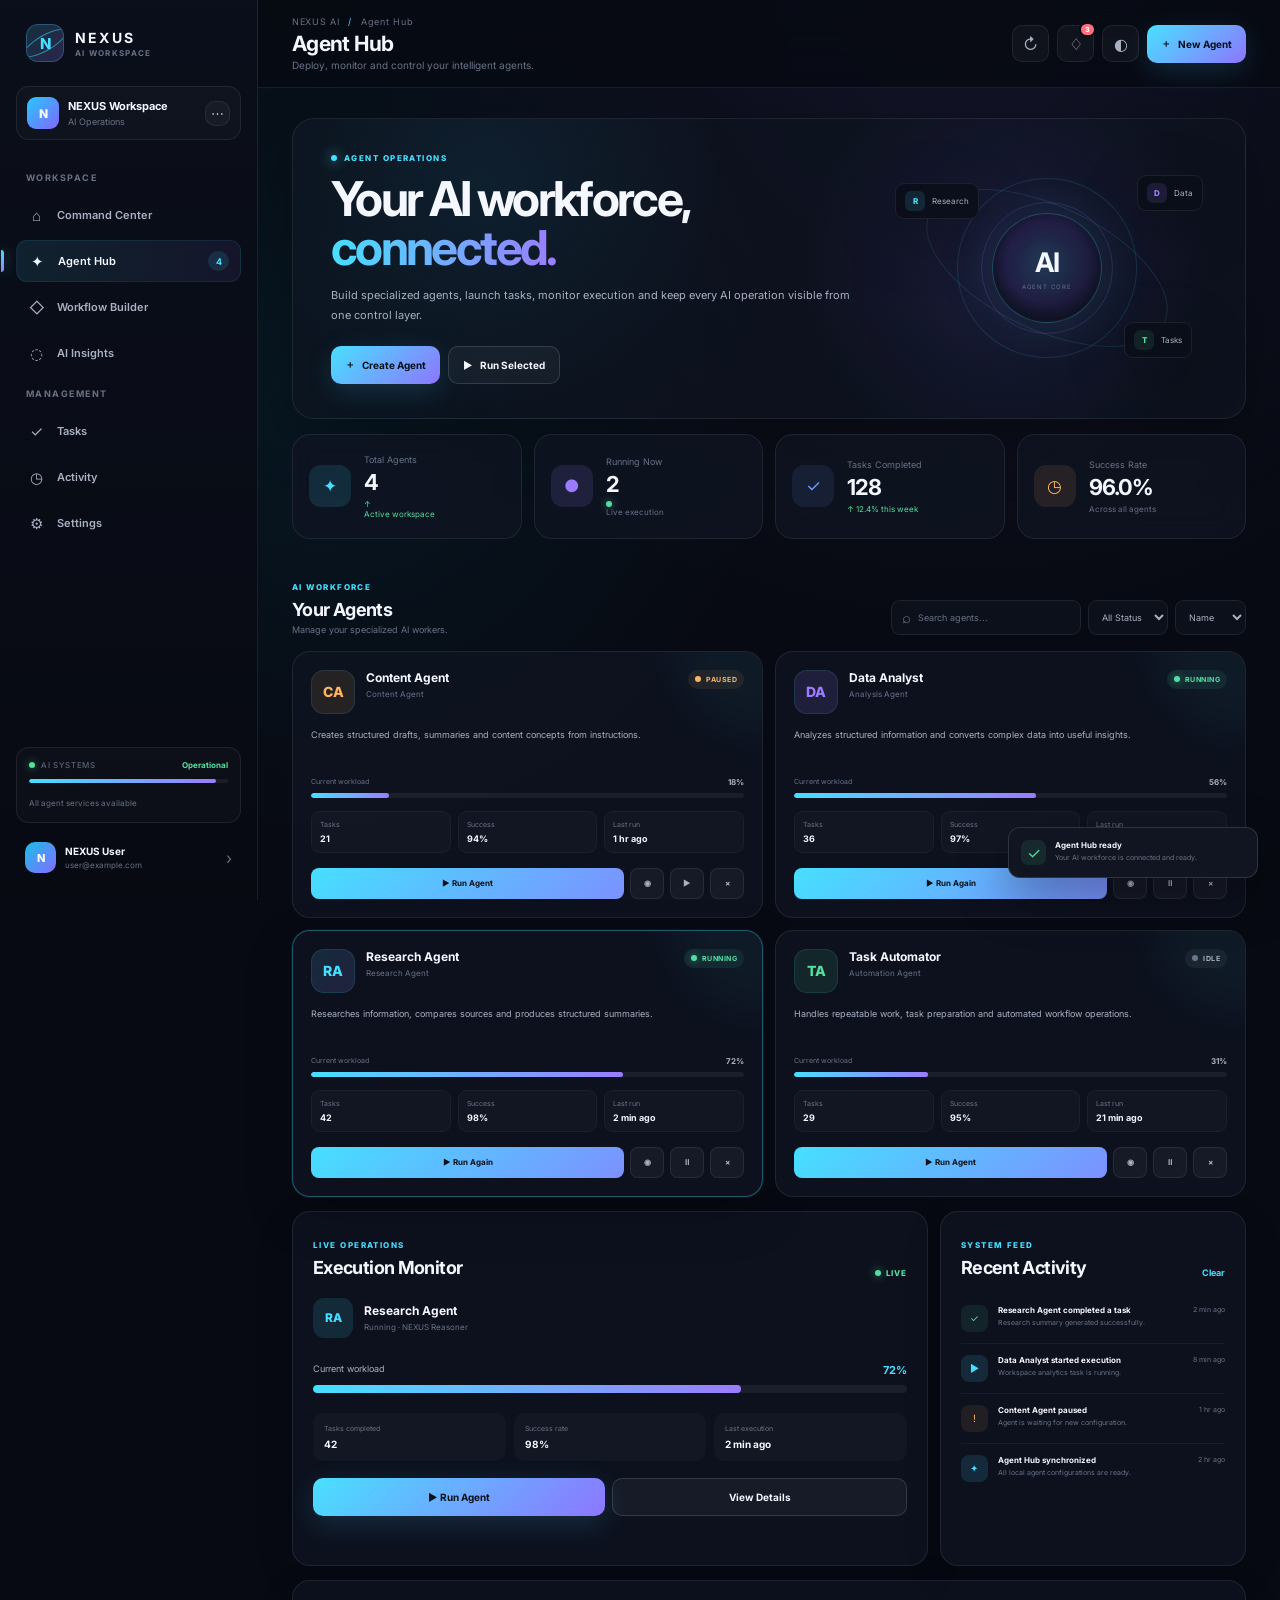
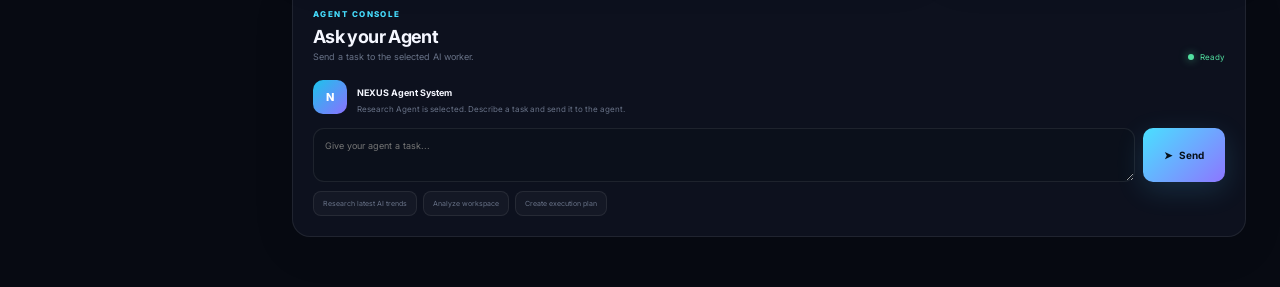
==== commit ab9c51f5: "fix: unify NEXUS AI UI and interactions" ====
--- a/agent-hub/index.html
+++ b/agent-hub/index.html
@@ -123,11 +123,11 @@
             </div>
 
             <button class="profile-mini" id="profileButton" type="button">
-                <div class="avatar">M</div>
+                <div class="avatar" id="profileAvatar">N</div>
 
                 <div class="profile-info">
-                    <strong>Member 2</strong>
-                    <span>Agent Engineer</span>
+                    <strong id="profileName">NEXUS User</strong>
+                    <span id="profileEmail">user@example.com</span>
                 </div>
 
                 <span class="profile-arrow">›</span>
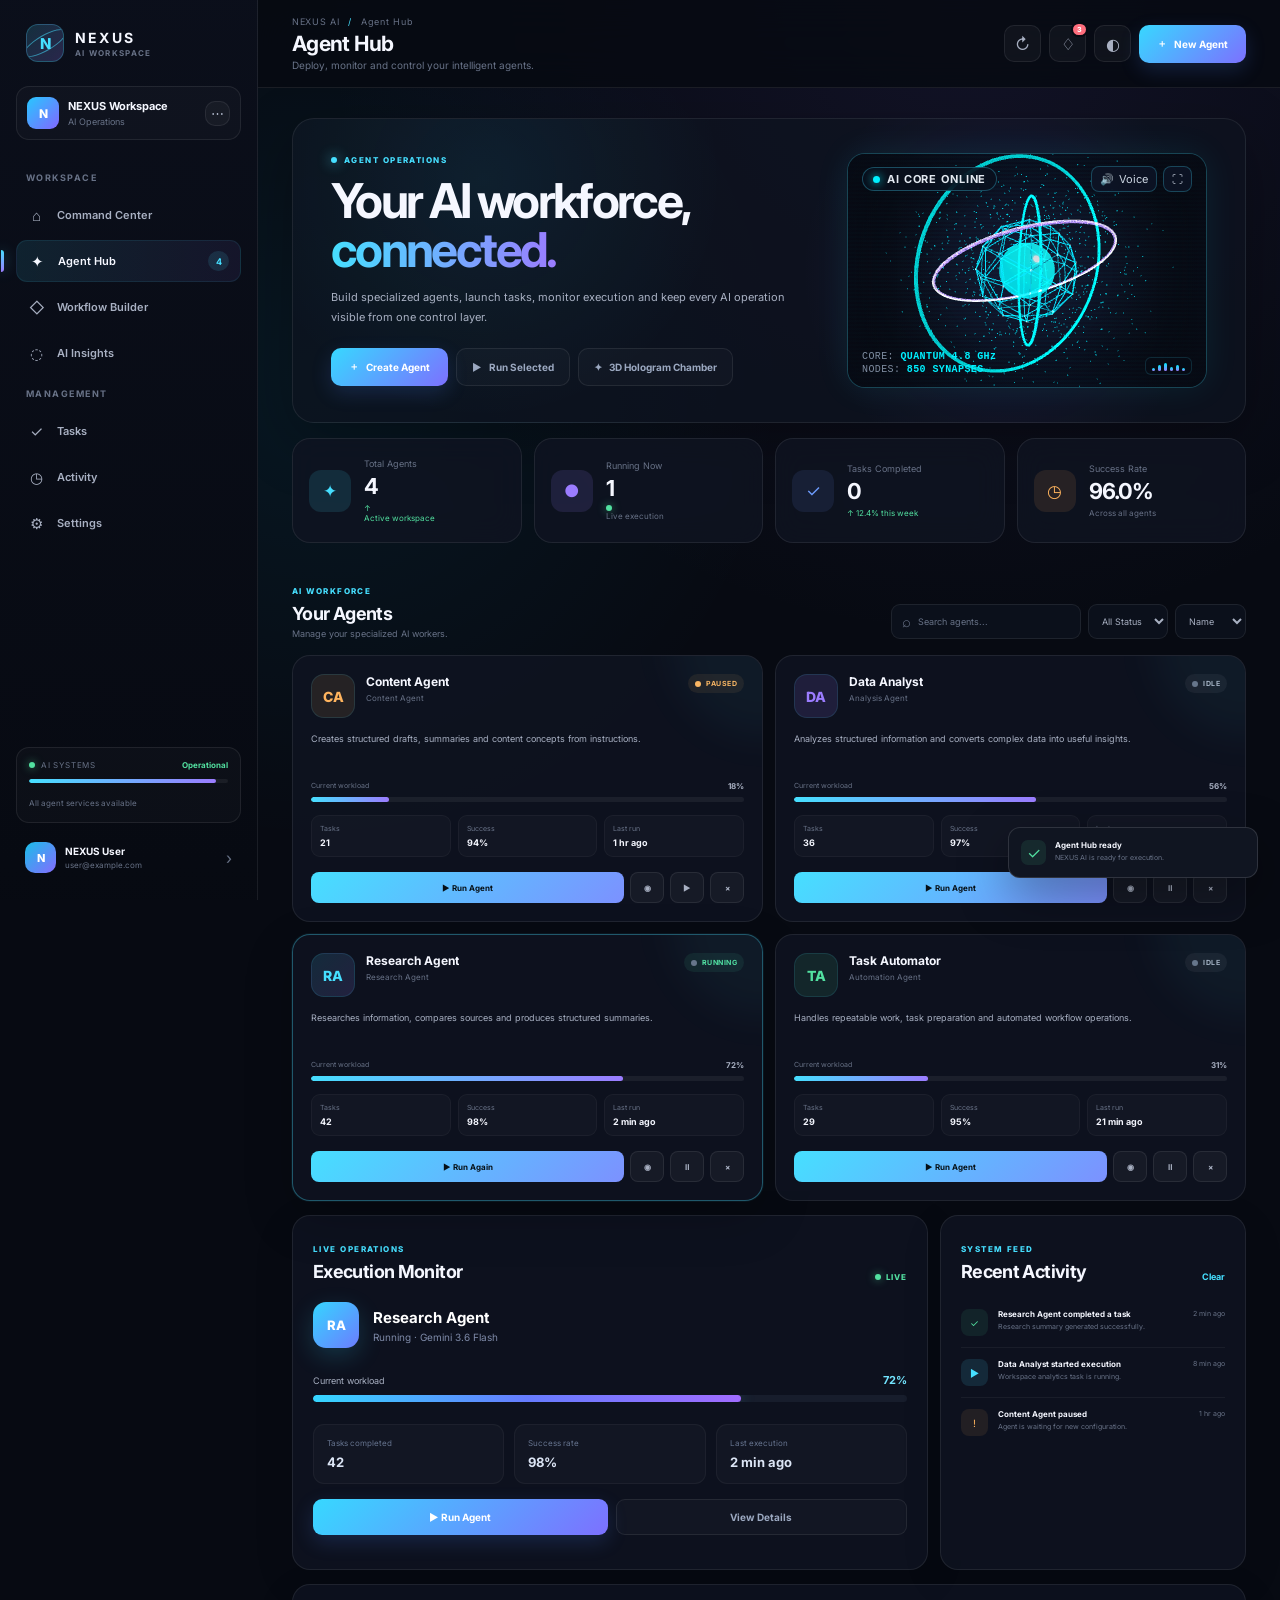
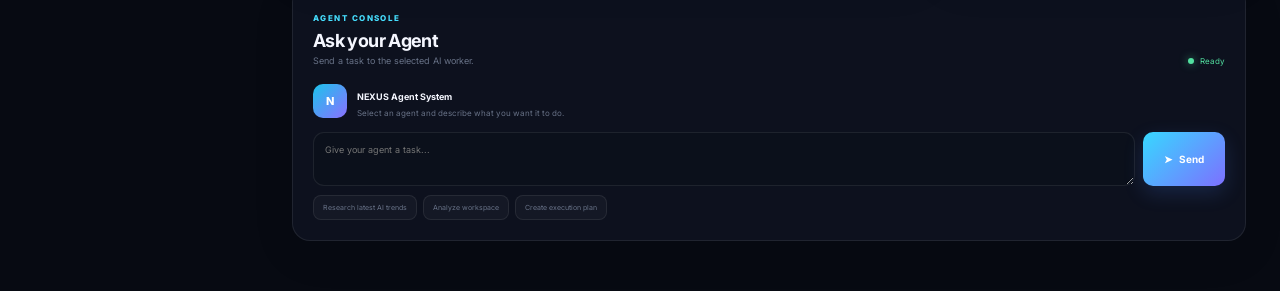
==== commit 6dbdfccc: "feat(3d-core): add interactive WebGL 3D Quantum Neural Core and neural voice synthesizer" ====
--- a/agent-hub/index.html
+++ b/agent-hub/index.html
@@ -20,6 +20,7 @@
     >
 
     <link rel="stylesheet" href="style.css">
+    <link rel="stylesheet" href="../shared/nexus-3d-core.css">
 </head>
 
 <body>
@@ -263,36 +264,25 @@
                             Run Selected
                         </button>
 
-                    </div>
-
-                </div>
-
-                <div class="hero-visual">
-
-                    <div class="orbital-ring ring-one"></div>
-                    <div class="orbital-ring ring-two"></div>
-
-                    <div class="agent-orb">
-                        <div class="orb-glow"></div>
-                        <strong>AI</strong>
-                        <span>AGENT CORE</span>
-                    </div>
-
-                    <div class="floating-node node-one">
-                        <span>R</span>
-                        Research
-                    </div>
-
-                    <div class="floating-node node-two">
-                        <span>D</span>
-                        Data
-                    </div>
-
-                    <div class="floating-node node-three">
-                        <span>T</span>
-                        Tasks
-                    </div>
-
+                        <button
+                            class="secondary-button"
+                            id="heroHoloChamberBtn"
+                            type="button"
+                            onclick="window.openNexusHoloChamber && window.openNexusHoloChamber('default')"
+                        >
+                            <span>✦</span>
+                            3D Hologram Chamber
+                        </button>
+
+                    </div>
+
+                </div>
+
+                <div class="hero-visual" id="hero3DVisual">
+                    <div class="nexus-3d-wrapper" id="agentHub3DCore">
+                        <div class="nexus-3d-scanlines"></div>
+                        <div class="nexus-3d-vignette"></div>
+                    </div>
                 </div>
 
             </section>
@@ -898,6 +888,8 @@
 <div class="toast-container" id="toastContainer"></div>
 
 
+<script src="../shared/vendor/three.min.js"></script>
+<script src="../shared/nexus-3d-core.js"></script>
 <script src="script.js"></script>
 
 </body>
--- a/agent-hub/style.css
+++ b/agent-hub/style.css
@@ -719,9 +719,12 @@
 
 .hero-visual {
     position: relative;
-    width: 320px;
-    height: 210px;
-    flex: 0 0 320px;
+    width: 360px;
+    height: 235px;
+    flex: 0 0 360px;
+    display: flex;
+    align-items: center;
+    justify-content: center;
 }
 
 .agent-orb {
@@ -2189,7 +2192,10 @@
     }
 
     .hero-visual {
-        display: none;
+        width: 100%;
+        height: 220px;
+        flex: none;
+        margin-top: 18px;
     }
 
     .hero-copy h2 {
@@ -2312,4 +2318,982 @@
 select:focus-visible {
     outline: 2px solid rgba(70, 223, 255, 0.55);
     outline-offset: 2px;
+}
+/* =========================================================
+   NEXUS AI — PREMIUM RESPONSE UI
+   Added for Gemini AI Response Renderer
+========================================================= */
+
+
+/* =========================================================
+   EXECUTION MONITOR
+========================================================= */
+
+.execution-active {
+    width: 100%;
+}
+
+
+.execution-agent-header {
+    display: flex;
+    align-items: center;
+    gap: 14px;
+    margin-bottom: 24px;
+}
+
+
+.execution-agent-avatar {
+    width: 46px;
+    height: 46px;
+
+    display: grid;
+    place-items: center;
+
+    border-radius: 13px;
+
+    color: #ffffff;
+
+    font-size: 13px;
+    font-weight: 800;
+
+    background:
+        linear-gradient(
+            135deg,
+            #35d6ff,
+            #6c7cff
+        );
+
+    box-shadow:
+        0 8px 25px
+        rgba(53, 214, 255, 0.18);
+}
+
+
+.execution-agent-header h3 {
+    margin: 0;
+
+    color: #ffffff;
+
+    font-size: 15px;
+    font-weight: 700;
+}
+
+
+.execution-agent-header p {
+    margin: 4px 0 0;
+
+    color: #7e8aa8;
+
+    font-size: 10px;
+}
+
+
+/* =========================================================
+   EXECUTION PROGRESS
+========================================================= */
+
+.execution-progress {
+    margin-bottom: 22px;
+}
+
+
+.execution-progress-header {
+    display: flex;
+
+    justify-content: space-between;
+    align-items: center;
+
+    margin-bottom: 8px;
+
+    color: #8190ad;
+
+    font-size: 10px;
+}
+
+
+.execution-progress-header strong {
+    color: #73e5ff;
+
+    font-size: 11px;
+}
+
+
+.big-progress {
+    width: 100%;
+    height: 7px;
+
+    overflow: hidden;
+
+    border-radius: 99px;
+
+    background: #171d2c;
+}
+
+
+.big-progress span {
+    display: block;
+
+    height: 100%;
+
+    border-radius: inherit;
+
+    background:
+        linear-gradient(
+            90deg,
+            #35d6ff,
+            #667cff,
+            #a06cff
+        );
+
+    box-shadow:
+        0 0 16px
+        rgba(74, 214, 255, 0.28);
+
+    transition:
+        width 0.45s ease;
+}
+
+
+/* =========================================================
+   PREMIUM AI RESPONSE CARD
+========================================================= */
+
+.nexus-ai-response-card {
+
+    margin-top: 24px;
+
+    overflow: hidden;
+
+    border: 1px solid
+        rgba(114, 229, 255, 0.15);
+
+    border-radius: 18px;
+
+    background:
+        linear-gradient(
+            145deg,
+            rgba(20, 28, 48, 0.98),
+            rgba(11, 17, 31, 0.98)
+        );
+
+    box-shadow:
+        0 20px 60px
+        rgba(0, 0, 0, 0.24),
+
+        inset 0 1px 0
+        rgba(255, 255, 255, 0.035);
+}
+
+
+/* =========================================================
+   RESPONSE HEADER
+========================================================= */
+
+.nexus-response-header {
+
+    display: flex;
+
+    align-items: center;
+
+    justify-content: space-between;
+
+    gap: 15px;
+
+    padding: 18px 20px;
+
+    border-bottom: 1px solid
+        rgba(255, 255, 255, 0.055);
+
+    background:
+        rgba(255, 255, 255, 0.018);
+}
+
+
+.nexus-response-brand {
+
+    display: flex;
+
+    align-items: center;
+
+    gap: 12px;
+}
+
+
+.nexus-ai-orb {
+
+    width: 38px;
+    height: 38px;
+
+    display: grid;
+
+    place-items: center;
+
+    border-radius: 12px;
+
+    color: #ffffff;
+
+    font-size: 18px;
+
+    background:
+        linear-gradient(
+            135deg,
+            #35d6ff,
+            #7a70ff
+        );
+
+    box-shadow:
+        0 0 25px
+        rgba(77, 185, 255, 0.25);
+}
+
+
+.nexus-response-eyebrow {
+
+    display: block;
+
+    margin-bottom: 2px;
+
+    color: #5ee5ff;
+
+    font-size: 8px;
+
+    font-weight: 800;
+
+    letter-spacing: 1.5px;
+}
+
+
+.nexus-response-brand h3 {
+
+    margin: 0;
+
+    color: #ffffff;
+
+    font-size: 14px;
+
+    font-weight: 750;
+}
+
+
+.nexus-response-status {
+
+    display: inline-flex;
+
+    align-items: center;
+
+    gap: 6px;
+
+    padding: 6px 10px;
+
+    border: 1px solid
+        rgba(74, 222, 128, 0.14);
+
+    border-radius: 999px;
+
+    color: #73e49a;
+
+    background:
+        rgba(74, 222, 128, 0.055);
+
+    font-size: 9px;
+
+    font-weight: 700;
+}
+
+
+.nexus-live-dot {
+
+    width: 6px;
+    height: 6px;
+
+    border-radius: 50%;
+
+    background: #4ade80;
+
+    box-shadow:
+        0 0 9px
+        rgba(74, 222, 128, 0.7);
+
+    animation:
+        nexusPulse 1.8s infinite;
+}
+
+
+@keyframes nexusPulse {
+
+    0%,
+    100% {
+        opacity: 1;
+        transform: scale(1);
+    }
+
+    50% {
+        opacity: 0.45;
+        transform: scale(0.75);
+    }
+
+}
+
+
+/* =========================================================
+   TASK PROMPT
+========================================================= */
+
+.nexus-response-prompt {
+
+    margin: 16px 20px 0;
+
+    padding: 12px 14px;
+
+    border-left: 2px solid #53dcff;
+
+    border-radius: 0 10px 10px 0;
+
+    background:
+        rgba(83, 220, 255, 0.035);
+}
+
+
+.nexus-response-prompt span {
+
+    display: block;
+
+    margin-bottom: 5px;
+
+    color: #64728f;
+
+    font-size: 8px;
+
+    font-weight: 800;
+
+    letter-spacing: 1.3px;
+}
+
+
+.nexus-response-prompt p {
+
+    margin: 0;
+
+    color: #b9c5dc;
+
+    font-size: 11px;
+
+    line-height: 1.6;
+}
+
+
+/* =========================================================
+   AI RESPONSE BODY
+========================================================= */
+
+.nexus-response-body {
+
+    padding: 22px 20px;
+
+    color: #c8d2e5;
+
+    font-size: 12px;
+
+    line-height: 1.75;
+
+    overflow-wrap: anywhere;
+}
+
+
+.markdown-body p {
+
+    margin: 0 0 15px;
+}
+
+
+.markdown-body p:last-child {
+
+    margin-bottom: 0;
+}
+
+
+.markdown-body h2 {
+
+    margin:
+        5px 0 13px;
+
+    color: #ffffff;
+
+    font-size: 18px;
+
+    line-height: 1.3;
+}
+
+
+.markdown-body h3 {
+
+    margin:
+        22px 0 10px;
+
+    color: #ffffff;
+
+    font-size: 15px;
+
+    line-height: 1.35;
+}
+
+
+.markdown-body h4 {
+
+    margin:
+        18px 0 8px;
+
+    color: #73e5ff;
+
+    font-size: 12px;
+
+    font-weight: 750;
+
+    text-transform: none;
+}
+
+
+.markdown-body strong {
+
+    color: #ffffff;
+
+    font-weight: 750;
+}
+
+
+.markdown-body em {
+
+    color: #b7c4ff;
+
+}
+
+
+.markdown-body ul,
+.markdown-body ol {
+
+    margin:
+        8px 0 16px;
+
+    padding-left: 21px;
+}
+
+
+.markdown-body li {
+
+    margin-bottom: 7px;
+
+    padding-left: 3px;
+}
+
+
+.markdown-body li::marker {
+
+    color: #5ddfff;
+
+}
+
+
+.markdown-body a {
+
+    color: #69dcff;
+
+    text-decoration: none;
+
+    border-bottom:
+        1px solid
+        rgba(105, 220, 255, 0.3);
+}
+
+
+.markdown-body a:hover {
+
+    color: #ffffff;
+
+    border-bottom-color:
+        #ffffff;
+}
+
+
+.markdown-body blockquote {
+
+    margin:
+        16px 0;
+
+    padding:
+        12px 15px;
+
+    border-left:
+        3px solid #777cff;
+
+    border-radius:
+        0 10px 10px 0;
+
+    color: #aeb9d0;
+
+    background:
+        rgba(119, 124, 255, 0.055);
+
+    font-style: italic;
+}
+
+
+.markdown-body hr {
+
+    height: 1px;
+
+    margin:
+        20px 0;
+
+    border: 0;
+
+    background:
+        rgba(255, 255, 255, 0.08);
+}
+
+
+/* =========================================================
+   CODE
+========================================================= */
+
+.nexus-inline-code {
+
+    display: inline-block;
+
+    padding:
+        2px 6px;
+
+    border:
+        1px solid
+        rgba(114, 229, 255, 0.12);
+
+    border-radius: 5px;
+
+    color: #79e6ff;
+
+    background:
+        rgba(114, 229, 255, 0.06);
+
+    font-family:
+        "SFMono-Regular",
+        Consolas,
+        monospace;
+
+    font-size: 10px;
+}
+
+
+.nexus-code-block {
+
+    margin:
+        15px 0;
+
+    padding:
+        15px;
+
+    overflow-x: auto;
+
+    border:
+        1px solid
+        rgba(114, 229, 255, 0.11);
+
+    border-radius: 10px;
+
+    background:
+        #080d17;
+
+    box-shadow:
+        inset 0 1px 0
+        rgba(255, 255, 255, 0.025);
+}
+
+
+.nexus-code-block code {
+
+    color: #b8c8e4;
+
+    font-family:
+        "SFMono-Regular",
+        Consolas,
+        "Liberation Mono",
+        monospace;
+
+    font-size: 10px;
+
+    line-height: 1.65;
+
+    white-space: pre;
+}
+
+
+/* =========================================================
+   RESPONSE FOOTER
+========================================================= */
+
+.nexus-response-footer {
+
+    display: flex;
+
+    align-items: center;
+
+    justify-content: space-between;
+
+    gap: 15px;
+
+    padding:
+        13px 20px;
+
+    border-top:
+        1px solid
+        rgba(255, 255, 255, 0.05);
+
+    background:
+        rgba(255, 255, 255, 0.015);
+}
+
+
+.nexus-response-metrics {
+
+    display: flex;
+
+    align-items: center;
+
+    gap: 10px;
+
+    color: #697894;
+
+    font-size: 9px;
+}
+
+
+.nexus-response-metrics span {
+
+    display: inline-flex;
+
+    align-items: center;
+
+    gap: 5px;
+}
+
+
+.nexus-response-metrics span:not(:last-child)::after {
+
+    content: "•";
+
+    margin-left: 5px;
+
+    color: #39445a;
+}
+
+
+.nexus-response-actions {
+
+    display: flex;
+
+    align-items: center;
+
+    gap: 6px;
+}
+
+
+.nexus-action-button {
+
+    padding:
+        7px 10px;
+
+    border:
+        1px solid
+        rgba(255, 255, 255, 0.08);
+
+    border-radius: 7px;
+
+    color: #9eabc2;
+
+    background:
+        rgba(255, 255, 255, 0.025);
+
+    font-family: inherit;
+
+    font-size: 9px;
+
+    font-weight: 650;
+
+    cursor: pointer;
+
+    transition:
+        0.2s ease;
+}
+
+
+.nexus-action-button:hover {
+
+    color: #ffffff;
+
+    border-color:
+        rgba(114, 229, 255, 0.25);
+
+    background:
+        rgba(114, 229, 255, 0.07);
+
+    transform:
+        translateY(-1px);
+}
+
+
+/* =========================================================
+   EXECUTION STATS
+========================================================= */
+
+.execution-stats {
+
+    display: grid;
+
+    grid-template-columns:
+        repeat(3, 1fr);
+
+    gap: 10px;
+
+    margin-top: 18px;
+}
+
+
+.execution-stat {
+
+    padding:
+        13px;
+
+    border:
+        1px solid
+        rgba(255, 255, 255, 0.045);
+
+    border-radius: 11px;
+
+    background:
+        rgba(255, 255, 255, 0.025);
+}
+
+
+.execution-stat span {
+
+    display: block;
+
+    margin-bottom: 6px;
+
+    color: #66748f;
+
+    font-size: 8px;
+}
+
+
+.execution-stat strong {
+
+    color: #dce5f5;
+
+    font-size: 13px;
+}
+
+
+/* =========================================================
+   EXECUTION CONTROLS
+========================================================= */
+
+.execution-controls {
+
+    display: flex;
+
+    gap: 8px;
+
+    margin-top: 15px;
+}
+
+
+.execution-controls button {
+
+    min-height: 36px;
+
+    border-radius: 9px;
+
+    font-family: inherit;
+
+    font-size: 10px;
+
+    font-weight: 700;
+
+    cursor: pointer;
+
+    transition:
+        0.2s ease;
+}
+
+
+.primary-button {
+
+    padding:
+        0 18px;
+
+    border: 0;
+
+    color: #ffffff;
+
+    background:
+        linear-gradient(
+            135deg,
+            #37d8ff,
+            #7d70ff
+        );
+
+    box-shadow:
+        0 7px 20px
+        rgba(76, 134, 255, 0.18);
+}
+
+
+.primary-button:hover {
+
+    transform:
+        translateY(-1px);
+
+    box-shadow:
+        0 10px 25px
+        rgba(76, 134, 255, 0.28);
+}
+
+
+.secondary-button {
+
+    padding:
+        0 15px;
+
+    border:
+        1px solid
+        rgba(255, 255, 255, 0.08);
+
+    color: #9ba8c0;
+
+    background:
+        rgba(255, 255, 255, 0.025);
+}
+
+
+.secondary-button:hover {
+
+    color: #ffffff;
+
+    border-color:
+        rgba(114, 229, 255, 0.2);
+
+    background:
+        rgba(114, 229, 255, 0.06);
+}
+
+
+/* =========================================================
+   RESPONSIVE
+========================================================= */
+
+@media (max-width: 900px) {
+
+    .nexus-response-footer {
+
+        align-items: flex-start;
+
+        flex-direction: column;
+
+    }
+
+
+    .nexus-response-actions {
+
+        width: 100%;
+    }
+
+
+    .nexus-action-button {
+
+        flex: 1;
+
+    }
+
+}
+
+
+@media (max-width: 600px) {
+
+    .execution-stats {
+
+        grid-template-columns:
+            1fr;
+
+    }
+
+
+    .execution-controls {
+
+        flex-wrap: wrap;
+
+    }
+
+
+    .execution-controls button {
+
+        flex: 1;
+
+    }
+
+
+    .nexus-response-header {
+
+        align-items: flex-start;
+
+        flex-direction: column;
+
+    }
+
+
+    .nexus-response-body {
+
+        padding:
+            18px 15px;
+
+    }
+
+
+    .nexus-response-footer {
+
+        padding:
+            12px 15px;
+
+    }
+
+
+    .nexus-response-actions {
+
+        flex-wrap: wrap;
+
+    }
+
+}
+
+/* =========================================================
+   3D VOICE / AUDIO ACTION BUTTON
+========================================================= */
+
+.nexus-action-button.nexus-speak-btn {
+    background: rgba(0, 240, 255, 0.12);
+    border-color: rgba(70, 223, 255, 0.4);
+    color: #46dfff;
+    font-weight: 600;
+}
+
+.nexus-action-button.nexus-speak-btn:hover {
+    background: rgba(0, 240, 255, 0.22);
+    box-shadow: 0 0 14px rgba(0, 240, 255, 0.35);
+    color: #ffffff;
+}
+
+.nexus-action-button.nexus-speak-btn.speaking {
+    background: rgba(16, 185, 129, 0.2);
+    border-color: #10b981;
+    color: #34d399;
+    box-shadow: 0 0 16px rgba(16, 185, 129, 0.45);
+    animation: nexusHoloFastPulse 0.8s infinite ease-in-out;
 }
--- a/shared/nexus-3d-core.css
+++ b/shared/nexus-3d-core.css
@@ -0,0 +1,478 @@
+/* =========================================================
+   NEXUS AI — 3D HOLOGRAPHIC QUANTUM NEURAL CORE
+   Shared Visualizer & Voice Synthesizer Stylesheet
+   Dark Glassmorphism + Futuristic Hologram HUD
+========================================================= */
+
+:root {
+    --holo-cyan: #00f0ff;
+    --holo-purple: #9b7cff;
+    --holo-magenta: #ec4899;
+    --holo-emerald: #10b981;
+    --holo-amber: #f59e0b;
+    --holo-bg: rgba(9, 13, 24, 0.75);
+    --holo-border: rgba(70, 223, 255, 0.28);
+    --holo-glow: rgba(0, 240, 255, 0.35);
+}
+
+/* =========================================================
+   3D CORE CONTAINER & VIEWPORT
+========================================================= */
+
+.nexus-3d-wrapper {
+    position: relative;
+    width: 100%;
+    height: 100%;
+    min-height: 220px;
+    display: flex;
+    align-items: center;
+    justify-content: center;
+    border-radius: 18px;
+    overflow: hidden;
+    background: radial-gradient(circle at center, rgba(16, 26, 52, 0.6) 0%, rgba(7, 10, 18, 0.95) 80%);
+    border: 1px solid var(--holo-border);
+    box-shadow: 
+        0 0 35px rgba(0, 240, 255, 0.08),
+        inset 0 0 40px rgba(11, 19, 39, 0.8);
+    user-select: none;
+    transition: border-color 0.3s ease, box-shadow 0.3s ease;
+}
+
+.nexus-3d-wrapper:hover {
+    border-color: rgba(70, 223, 255, 0.5);
+    box-shadow: 
+        0 0 45px rgba(0, 240, 255, 0.16),
+        inset 0 0 50px rgba(16, 26, 52, 0.9);
+}
+
+.nexus-3d-canvas {
+    width: 100% !important;
+    height: 100% !important;
+    display: block;
+    cursor: grab;
+    outline: none;
+}
+
+.nexus-3d-canvas:active {
+    cursor: grabbing;
+}
+
+/* Scanline / Grid overlay for holographic look */
+.nexus-3d-scanlines {
+    position: absolute;
+    inset: 0;
+    pointer-events: none;
+    background: linear-gradient(
+        rgba(18, 16, 38, 0) 50%, 
+        rgba(0, 240, 255, 0.025) 50%
+    );
+    background-size: 100% 4px;
+    z-index: 2;
+}
+
+.nexus-3d-vignette {
+    position: absolute;
+    inset: 0;
+    pointer-events: none;
+    background: radial-gradient(circle at center, transparent 40%, rgba(7, 10, 18, 0.85) 100%);
+    z-index: 2;
+}
+
+/* =========================================================
+   HUD TELEMETRY OVERLAY
+========================================================= */
+
+.nexus-3d-hud {
+    position: absolute;
+    inset: 0;
+    pointer-events: none;
+    display: flex;
+    flex-direction: column;
+    justify-content: space-between;
+    padding: 12px 14px;
+    z-index: 4;
+}
+
+.nexus-3d-hud-top {
+    display: flex;
+    align-items: center;
+    justify-content: space-between;
+    width: 100%;
+}
+
+.nexus-3d-badge {
+    display: inline-flex;
+    align-items: center;
+    gap: 7px;
+    padding: 4px 10px;
+    border-radius: 999px;
+    background: rgba(10, 16, 30, 0.78);
+    border: 1px solid rgba(70, 223, 255, 0.3);
+    backdrop-filter: blur(8px);
+    font-size: 11px;
+    font-weight: 700;
+    letter-spacing: 0.08em;
+    color: #e2e8f0;
+    text-transform: uppercase;
+}
+
+.nexus-3d-dot {
+    width: 7px;
+    height: 7px;
+    border-radius: 50%;
+    background: var(--holo-cyan);
+    box-shadow: 0 0 10px var(--holo-cyan);
+    animation: nexusHoloPulse 2s infinite ease-in-out;
+}
+
+.nexus-3d-dot.thinking {
+    background: var(--holo-magenta);
+    box-shadow: 0 0 12px var(--holo-magenta);
+    animation: nexusHoloFastPulse 0.6s infinite ease-in-out;
+}
+
+.nexus-3d-dot.speaking {
+    background: var(--holo-emerald);
+    box-shadow: 0 0 14px var(--holo-emerald);
+    animation: nexusHoloFastPulse 0.4s infinite ease-in-out;
+}
+
+.nexus-3d-actions {
+    display: flex;
+    align-items: center;
+    gap: 6px;
+    pointer-events: auto;
+}
+
+.nexus-3d-btn {
+    appearance: none;
+    background: rgba(13, 20, 38, 0.85);
+    border: 1px solid rgba(70, 223, 255, 0.25);
+    color: #cbd5e1;
+    border-radius: 8px;
+    padding: 5px 8px;
+    font-size: 11px;
+    cursor: pointer;
+    display: inline-flex;
+    align-items: center;
+    justify-content: center;
+    gap: 5px;
+    transition: all 0.2s ease;
+    backdrop-filter: blur(6px);
+}
+
+.nexus-3d-btn:hover {
+    background: rgba(22, 34, 64, 0.95);
+    border-color: var(--holo-cyan);
+    color: #ffffff;
+    box-shadow: 0 0 12px rgba(0, 240, 255, 0.25);
+    transform: translateY(-1px);
+}
+
+.nexus-3d-btn.active {
+    background: rgba(0, 240, 255, 0.15);
+    border-color: var(--holo-cyan);
+    color: var(--holo-cyan);
+    box-shadow: 0 0 15px rgba(0, 240, 255, 0.3);
+}
+
+.nexus-3d-hud-bottom {
+    display: flex;
+    align-items: flex-end;
+    justify-content: space-between;
+    width: 100%;
+}
+
+.nexus-3d-telemetry {
+    font-family: ui-monospace, SFMono-Regular, Menlo, Monaco, Consolas, monospace;
+    font-size: 10px;
+    color: rgba(148, 163, 184, 0.85);
+    letter-spacing: 0.04em;
+    display: flex;
+    flex-direction: column;
+    gap: 2px;
+}
+
+.nexus-3d-telemetry span strong {
+    color: var(--holo-cyan);
+    font-weight: 600;
+}
+
+/* Real-time spectrum EQ bars */
+.nexus-3d-eq {
+    display: flex;
+    align-items: flex-end;
+    gap: 3px;
+    height: 18px;
+    padding: 3px 6px;
+    border-radius: 6px;
+    background: rgba(8, 12, 22, 0.6);
+    border: 1px solid rgba(70, 223, 255, 0.15);
+}
+
+.nexus-3d-eq-bar {
+    width: 3px;
+    height: 20%;
+    min-height: 2px;
+    background: linear-gradient(to top, var(--holo-purple), var(--holo-cyan));
+    border-radius: 2px;
+    transition: height 0.08s ease;
+}
+
+/* =========================================================
+   FULLSCREEN HOLOGRAPHIC CHAMBER MODAL
+========================================================= */
+
+.nexus-chamber-modal {
+    position: fixed;
+    inset: 0;
+    z-index: 99999;
+    background: rgba(3, 6, 12, 0.94);
+    backdrop-filter: blur(18px);
+    display: flex;
+    flex-direction: column;
+    opacity: 0;
+    pointer-events: none;
+    transition: opacity 0.3s ease;
+}
+
+.nexus-chamber-modal.active {
+    opacity: 1;
+    pointer-events: auto;
+}
+
+.nexus-chamber-header {
+    display: flex;
+    align-items: center;
+    justify-content: space-between;
+    padding: 18px 28px;
+    border-bottom: 1px solid rgba(70, 223, 255, 0.2);
+    background: rgba(7, 11, 20, 0.85);
+    z-index: 10;
+}
+
+.nexus-chamber-title {
+    display: flex;
+    align-items: center;
+    gap: 14px;
+}
+
+.nexus-chamber-logo {
+    width: 38px;
+    height: 38px;
+    border-radius: 12px;
+    background: linear-gradient(135deg, #00f0ff, #9b7cff);
+    display: flex;
+    align-items: center;
+    justify-content: center;
+    color: #03060c;
+    font-weight: 800;
+    font-size: 18px;
+    box-shadow: 0 0 20px rgba(0, 240, 255, 0.5);
+}
+
+.nexus-chamber-title h2 {
+    font-size: 20px;
+    font-weight: 700;
+    color: #ffffff;
+    margin: 0;
+    letter-spacing: -0.02em;
+}
+
+.nexus-chamber-title p {
+    font-size: 12px;
+    color: #94a3b8;
+    margin: 2px 0 0 0;
+}
+
+.nexus-chamber-body {
+    flex: 1;
+    position: relative;
+    display: flex;
+    align-items: center;
+    justify-content: center;
+    overflow: hidden;
+}
+
+.nexus-chamber-canvas-box {
+    position: absolute;
+    inset: 0;
+}
+
+.nexus-chamber-hud-left {
+    position: absolute;
+    left: 28px;
+    top: 28px;
+    bottom: 28px;
+    width: 320px;
+    z-index: 10;
+    pointer-events: none;
+    display: flex;
+    flex-direction: column;
+    gap: 16px;
+}
+
+.nexus-chamber-hud-right {
+    position: absolute;
+    right: 28px;
+    top: 28px;
+    bottom: 28px;
+    width: 380px;
+    z-index: 10;
+    pointer-events: none;
+    display: flex;
+    flex-direction: column;
+    justify-content: flex-end;
+}
+
+.nexus-chamber-card {
+    pointer-events: auto;
+    background: rgba(10, 16, 30, 0.85);
+    border: 1px solid rgba(70, 223, 255, 0.25);
+    border-radius: 16px;
+    padding: 18px;
+    backdrop-filter: blur(12px);
+    box-shadow: 0 10px 30px rgba(0, 0, 0, 0.4);
+}
+
+.nexus-chamber-card h4 {
+    margin: 0 0 10px 0;
+    font-size: 13px;
+    text-transform: uppercase;
+    letter-spacing: 0.08em;
+    color: var(--holo-cyan);
+    display: flex;
+    align-items: center;
+    justify-content: space-between;
+}
+
+.nexus-chamber-modes {
+    display: grid;
+    grid-template-columns: repeat(2, 1fr);
+    gap: 8px;
+}
+
+.nexus-chamber-mode-btn {
+    background: rgba(15, 23, 42, 0.8);
+    border: 1px solid rgba(70, 223, 255, 0.2);
+    border-radius: 10px;
+    padding: 10px 12px;
+    color: #cbd5e1;
+    font-size: 12px;
+    font-weight: 600;
+    cursor: pointer;
+    text-align: left;
+    transition: all 0.2s ease;
+    display: flex;
+    flex-direction: column;
+    gap: 3px;
+}
+
+.nexus-chamber-mode-btn small {
+    font-size: 10px;
+    color: #64748b;
+    font-weight: 400;
+}
+
+.nexus-chamber-mode-btn:hover {
+    border-color: var(--holo-cyan);
+    background: rgba(22, 34, 64, 0.9);
+    color: #fff;
+    transform: translateY(-2px);
+}
+
+.nexus-chamber-mode-btn.active {
+    border-color: var(--holo-cyan);
+    background: rgba(0, 240, 255, 0.15);
+    color: #fff;
+    box-shadow: 0 0 15px rgba(0, 240, 255, 0.25);
+}
+
+.nexus-chamber-prompt-box {
+    display: flex;
+    gap: 8px;
+    margin-top: 10px;
+}
+
+.nexus-chamber-prompt-box input {
+    flex: 1;
+    background: rgba(7, 10, 18, 0.85);
+    border: 1px solid rgba(70, 223, 255, 0.3);
+    border-radius: 10px;
+    padding: 10px 14px;
+    color: #fff;
+    font-size: 13px;
+    outline: none;
+    transition: border-color 0.2s ease;
+}
+
+.nexus-chamber-prompt-box input:focus {
+    border-color: var(--holo-cyan);
+    box-shadow: 0 0 12px rgba(0, 240, 255, 0.25);
+}
+
+.nexus-chamber-send-btn {
+    background: linear-gradient(135deg, var(--holo-cyan), #0077ff);
+    border: none;
+    color: #03060c;
+    font-weight: 700;
+    border-radius: 10px;
+    padding: 0 16px;
+    cursor: pointer;
+    font-size: 13px;
+    transition: all 0.2s ease;
+}
+
+.nexus-chamber-send-btn:hover {
+    box-shadow: 0 0 18px rgba(0, 240, 255, 0.6);
+    transform: translateY(-1px);
+}
+
+/* =========================================================
+   ANIMATION KEYFRAMES
+========================================================= */
+
+@keyframes nexusHoloPulse {
+    0%, 100% {
+        transform: scale(1);
+        opacity: 0.85;
+    }
+    50% {
+        transform: scale(1.35);
+        opacity: 1;
+    }
+}
+
+@keyframes nexusHoloFastPulse {
+    0%, 100% {
+        transform: scale(1);
+        opacity: 0.9;
+    }
+    50% {
+        transform: scale(1.6);
+        opacity: 1;
+    }
+}
+
+/* =========================================================
+   RESPONSIVENESS
+========================================================= */
+
+@media (max-width: 900px) {
+    .nexus-chamber-hud-left,
+    .nexus-chamber-hud-right {
+        position: static;
+        width: 100%;
+    }
+    .nexus-chamber-body {
+        flex-direction: column;
+        overflow-y: auto;
+        padding: 16px;
+    }
+    .nexus-chamber-canvas-box {
+        position: relative;
+        height: 280px;
+        min-height: 280px;
+        margin-bottom: 16px;
+    }
+}
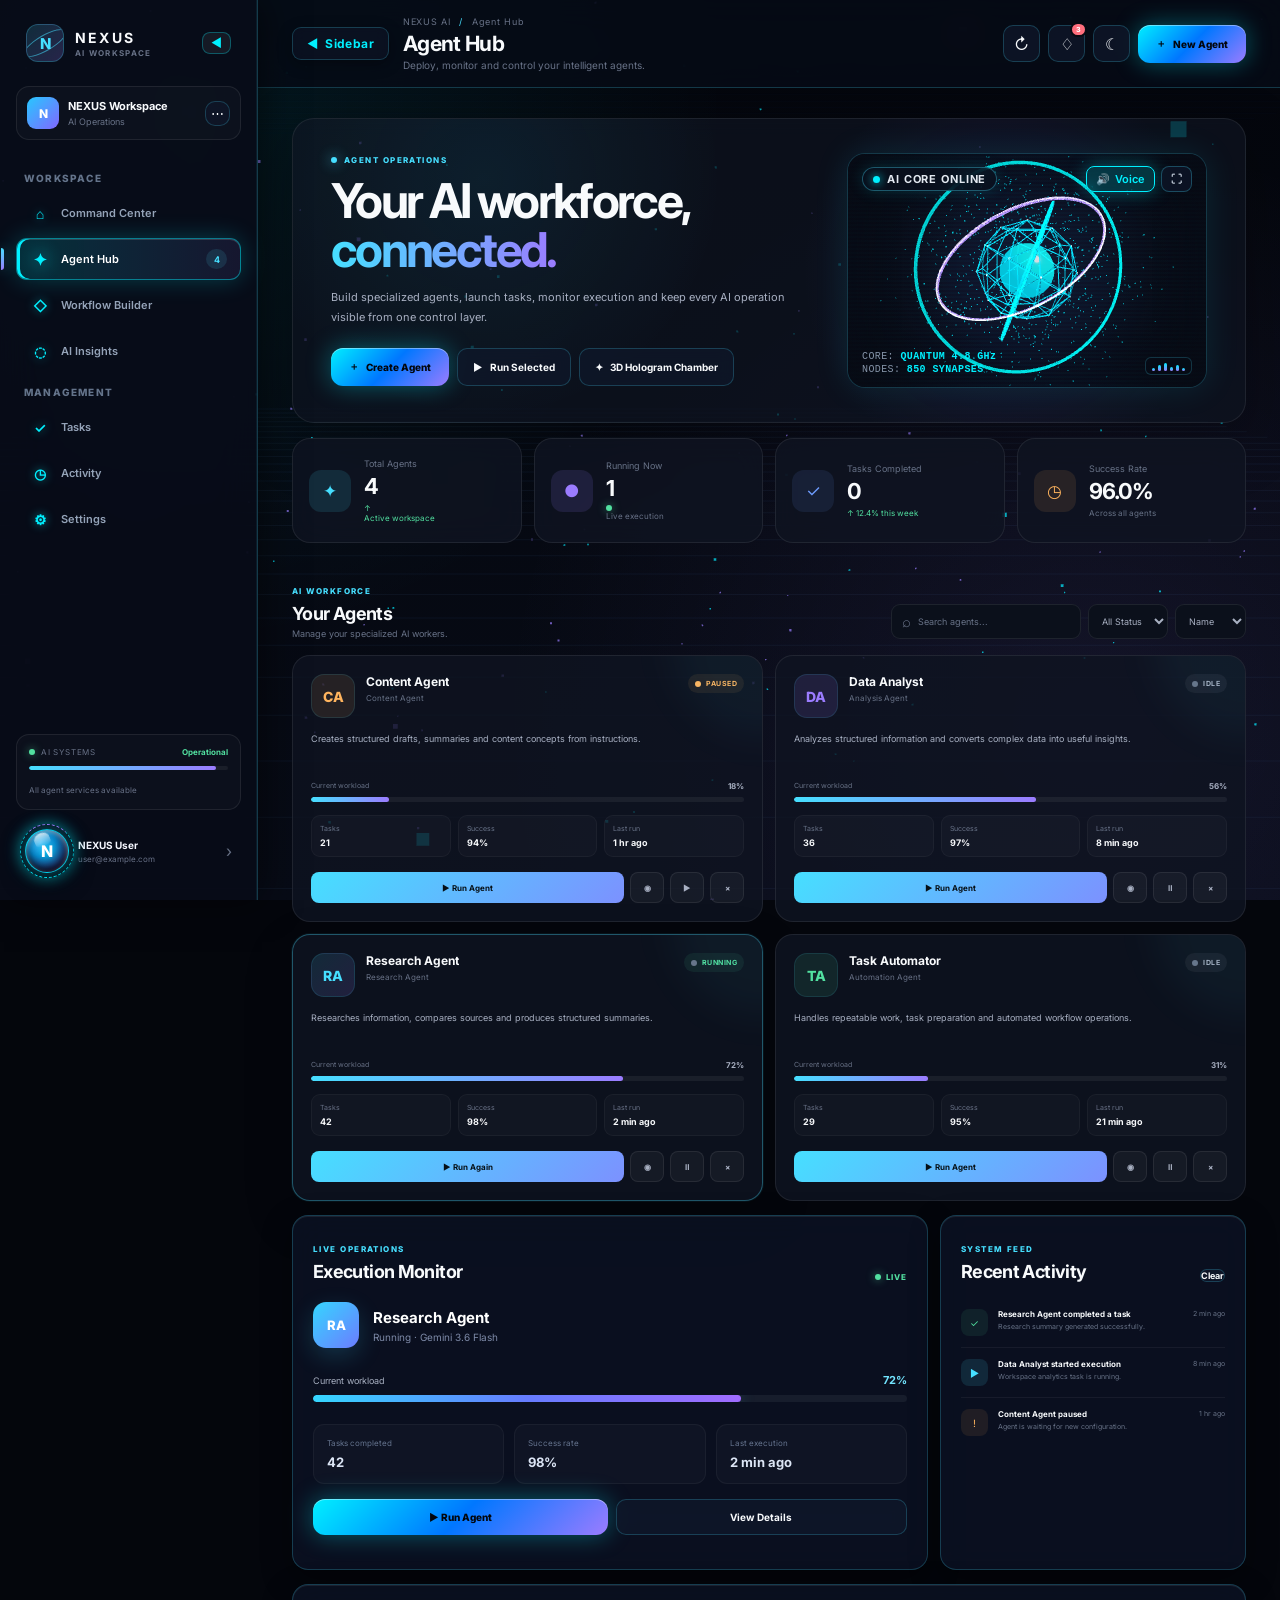
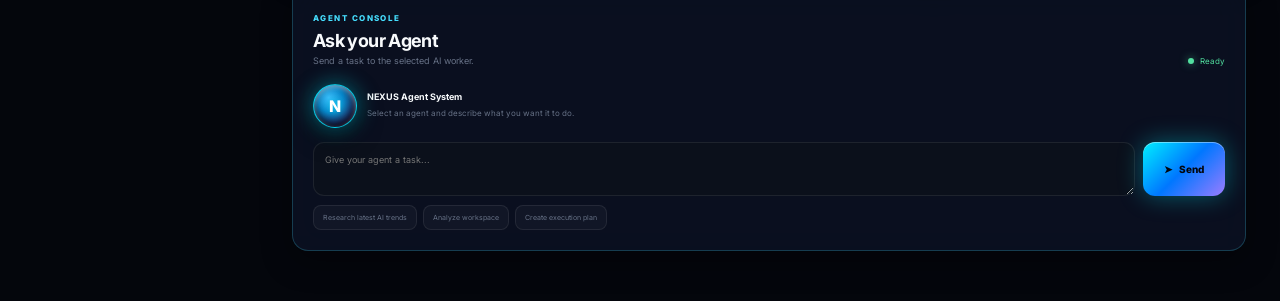
==== commit cfd81fa0: "feat: upgrade NEXUS AI 3D experience" ====
--- a/agent-hub/index.html
+++ b/agent-hub/index.html
@@ -42,6 +42,15 @@
                 <strong>NEXUS</strong>
                 <span>AI WORKSPACE</span>
             </div>
+
+            <button
+                class="sidebar-dock-toggle"
+                id="dockCollapseBtn"
+                type="button"
+                title="Collapse Sidebar"
+                style="margin-left:auto; background:rgba(255,255,255,0.06); border:1px solid rgba(0,240,255,0.3); border-radius:8px; color:var(--holo-cyan); cursor:pointer; font-size:12px; padding:4px 8px; line-height:1;">
+                ◀
+            </button>
         </div>
 
         <div class="workspace-mini">
@@ -156,6 +165,10 @@
                     aria-label="Open navigation"
                 >
                     ☰
+                </button>
+
+                <button class="btn btn-secondary sidebar-toggle-btn" id="toggleSidebarBtn" type="button" title="Open / Close Sidebar">
+                    <span class="toggle-icon">◀</span> <span class="toggle-text">Sidebar</span>
                 </button>
 
                 <div class="page-heading">
@@ -888,6 +901,10 @@
 <div class="toast-container" id="toastContainer"></div>
 
 
+<button class="floating-sidebar-toggle" id="floatingToggleBtn" type="button" title="Open Sidebar">
+    ▶ Open Sidebar
+</button>
+
 <script src="../shared/vendor/three.min.js"></script>
 <script src="../shared/nexus-3d-core.js"></script>
 <script src="script.js"></script>
--- a/shared/nexus-3d-core.css
+++ b/shared/nexus-3d-core.css
@@ -1,18 +1,415 @@
 /* =========================================================
-   NEXUS AI — 3D HOLOGRAPHIC QUANTUM NEURAL CORE
-   Shared Visualizer & Voice Synthesizer Stylesheet
-   Dark Glassmorphism + Futuristic Hologram HUD
+   NEXUS AI — 3D HOLOGRAPHIC QUANTUM NEURAL CORE & SPACE ENGINE
+   Shared Visualizer, 3D Background & Holographic HUD Stylesheet
+   Dark Space Environment · Electric Neon · Glassmorphic 3D Depth
 ========================================================= */
 
 :root {
     --holo-cyan: #00f0ff;
+    --holo-blue: #0077ff;
     --holo-purple: #9b7cff;
     --holo-magenta: #ec4899;
     --holo-emerald: #10b981;
     --holo-amber: #f59e0b;
-    --holo-bg: rgba(9, 13, 24, 0.75);
-    --holo-border: rgba(70, 223, 255, 0.28);
-    --holo-glow: rgba(0, 240, 255, 0.35);
+    --holo-bg-deep: #05070f;
+    --holo-bg-surface: rgba(9, 14, 28, 0.76);
+    --holo-bg-card: rgba(13, 20, 40, 0.72);
+    --holo-border: rgba(70, 223, 255, 0.22);
+    --holo-border-hover: rgba(0, 240, 255, 0.55);
+    --holo-border-active: #00f0ff;
+    --holo-glow: 0 0 28px rgba(0, 240, 255, 0.22);
+    --holo-glow-strong: 0 0 35px rgba(0, 240, 255, 0.45);
+    --holo-glow-purple: 0 0 30px rgba(155, 124, 255, 0.28);
+    --holo-text-main: #f8fafc;
+    --holo-text-sub: #94a3b8;
+    --holo-text-faint: #64748b;
+}
+
+/* =========================================================
+   3D BACKGROUND CANVAS & ROOT ENVIRONMENT
+========================================================= */
+
+#nexus-3d-bg-canvas {
+    position: fixed !important;
+    inset: 0 !important;
+    width: 100vw !important;
+    height: 100vh !important;
+    pointer-events: none !important;
+    z-index: 0 !important;
+    opacity: 0.95;
+}
+
+/* Deep space body background fallback */
+body {
+    background-color: #04060c !important;
+    background-image: 
+        radial-gradient(circle at 15% 12%, rgba(0, 240, 255, 0.08) 0%, transparent 40%),
+        radial-gradient(circle at 85% 80%, rgba(155, 124, 255, 0.09) 0%, transparent 45%),
+        linear-gradient(180deg, #04060c 0%, #070b16 100%) !important;
+    background-attachment: fixed !important;
+    color: var(--holo-text-main);
+    overflow-x: hidden;
+}
+
+/* =========================================================
+   LIGHT HOLOGRAPHIC BLUEPRINT THEME TOKENS
+========================================================= */
+
+body.light,
+body.light-mode {
+    --holo-cyan: #0284c7;
+    --holo-blue: #2563eb;
+    --holo-purple: #7c3aed;
+    --holo-magenta: #db2777;
+    --holo-emerald: #059669;
+    --holo-amber: #d97706;
+    --holo-bg-deep: #f1f5f9;
+    --holo-bg-surface: rgba(255, 255, 255, 0.9);
+    --holo-bg-card: rgba(255, 255, 255, 0.95);
+    --holo-border: rgba(2, 132, 199, 0.22);
+    --holo-border-hover: rgba(2, 132, 199, 0.55);
+    --holo-border-active: #0284c7;
+    --holo-glow: 0 0 20px rgba(2, 132, 199, 0.12);
+    --holo-glow-strong: 0 0 28px rgba(2, 132, 199, 0.22);
+    --holo-glow-purple: 0 0 24px rgba(124, 58, 237, 0.16);
+    --holo-text-main: #090e17;
+    --holo-text-sub: #334155;
+    --holo-text-faint: #64748b;
+    --holo-sidebar-bg: rgba(248, 250, 252, 0.97);
+    --holo-topbar-bg: rgba(255, 255, 255, 0.95);
+    --holo-input-bg: #ffffff;
+    --holo-card-shadow: 0 4px 20px rgba(15, 23, 42, 0.08);
+
+    background-color: #f1f5f9 !important;
+    background-image: 
+        radial-gradient(circle at 15% 12%, rgba(2, 132, 199, 0.07) 0%, transparent 40%),
+        radial-gradient(circle at 85% 80%, rgba(124, 58, 237, 0.06) 0%, transparent 45%),
+        linear-gradient(180deg, #f8fafc 0%, #e2e8f0 100%) !important;
+    color: #090e17 !important;
+}
+
+body.light #nexus-3d-bg-canvas,
+body.light-mode #nexus-3d-bg-canvas {
+    opacity: 0.35 !important;
+}
+
+body.light .sidebar,
+body.light aside.sidebar,
+body.light #sidebar,
+body.light #workflowSidebar,
+body.light-mode .sidebar,
+body.light-mode aside.sidebar,
+body.light-mode #sidebar,
+body.light-mode #workflowSidebar {
+    background: var(--holo-sidebar-bg) !important;
+    border-color: var(--holo-border) !important;
+    box-shadow: 4px 0 25px rgba(0, 0, 0, 0.06) !important;
+}
+
+body.light .topbar,
+body.light header.header,
+body.light .app-header,
+body.light-mode .topbar,
+body.light-mode header.header,
+body.light-mode .app-header {
+    background: var(--holo-topbar-bg) !important;
+    border-color: var(--holo-border) !important;
+    box-shadow: 0 4px 20px rgba(0, 0, 0, 0.04) !important;
+}
+
+body.light .holo-panel,
+body.light .card,
+body.light .panel,
+body.light .metric-card,
+body.light .insight-card,
+body.light .chart-card,
+body.light .activity-card,
+body.light .node-card,
+body.light .task-card,
+body.light .stat-card,
+body.light .cockpit-card,
+body.light-mode .holo-panel,
+body.light-mode .card,
+body.light-mode .panel,
+body.light-mode .metric-card,
+body.light-mode .insight-card,
+body.light-mode .chart-card,
+body.light-mode .activity-card,
+body.light-mode .node-card,
+body.light-mode .task-card,
+body.light-mode .stat-card,
+body.light-mode .cockpit-card {
+    background: var(--holo-bg-card) !important;
+    border-color: var(--holo-border) !important;
+    color: var(--holo-text-main) !important;
+    box-shadow: var(--holo-card-shadow) !important;
+}
+
+body.light .nav-item,
+body.light .module-sidebar-nav a,
+body.light .sidebar-nav button,
+body.light .sidebar-nav a,
+body.light-mode .nav-item,
+body.light-mode .module-sidebar-nav a,
+body.light-mode .sidebar-nav button,
+body.light-mode .sidebar-nav a {
+    color: var(--holo-text-sub) !important;
+}
+
+body.light .nav-item:hover,
+body.light .module-sidebar-nav a:hover,
+body.light-mode .nav-item:hover,
+body.light-mode .module-sidebar-nav a:hover {
+    color: #0284c7 !important;
+    background: rgba(2, 132, 199, 0.08) !important;
+    border-color: rgba(2, 132, 199, 0.25) !important;
+}
+
+body.light .nav-item.active,
+body.light .module-sidebar-nav a.active,
+body.light-mode .nav-item.active,
+body.light-mode .module-sidebar-nav a.active {
+    color: #0284c7 !important;
+    background: rgba(2, 132, 199, 0.14) !important;
+    border-color: rgba(2, 132, 199, 0.4) !important;
+    box-shadow: inset 3px 0 0 #0284c7 !important;
+}
+
+body.light input,
+body.light textarea,
+body.light select,
+body.light-mode input,
+body.light-mode textarea,
+body.light-mode select {
+    background: #ffffff !important;
+    color: #090e17 !important;
+    border-color: rgba(2, 132, 199, 0.3) !important;
+}
+
+body.light input::placeholder,
+body.light textarea::placeholder,
+body.light-mode input::placeholder,
+body.light-mode textarea::placeholder {
+    color: #94a3b8 !important;
+}
+
+body.light .secondary-btn,
+body.light .secondary-button,
+body.light .icon-button,
+body.light .btn-secondary,
+body.light-mode .secondary-btn,
+body.light-mode .secondary-button,
+body.light-mode .icon-button,
+body.light-mode .btn-secondary {
+    background: rgba(255, 255, 255, 0.95) !important;
+    color: var(--holo-text-main) !important;
+    border-color: var(--holo-border) !important;
+    box-shadow: 0 2px 8px rgba(0, 0, 0, 0.04) !important;
+}
+
+body.light .modal,
+body.light .modal-card,
+body.light .nexus-profile-modal,
+body.light-mode .modal,
+body.light-mode .modal-card,
+body.light-mode .nexus-profile-modal {
+    background: rgba(255, 255, 255, 0.98) !important;
+    color: var(--holo-text-main) !important;
+    border-color: var(--holo-border) !important;
+    box-shadow: 0 20px 60px rgba(0, 0, 0, 0.15), 0 0 30px rgba(2, 132, 199, 0.15) !important;
+}
+
+body.light .nexus-3d-wrapper,
+body.light-mode .nexus-3d-wrapper {
+    background: radial-gradient(circle at center, rgba(240, 248, 255, 0.95) 0%, rgba(224, 238, 250, 0.98) 85%) !important;
+    border-color: var(--holo-border) !important;
+    box-shadow: 0 8px 30px rgba(2, 132, 199, 0.1) !important;
+}
+
+/* Ensure all interactive layers sit above 3D canvas and never block clicks */
+#app,
+#appShell,
+.app-shell,
+.container,
+.main-content,
+.main-wrap,
+.workspace {
+    position: relative;
+    z-index: 10;
+}
+
+/* =========================================================
+   SIDEBAR NAVIGATION SYSTEM — PRODUCTION FIX
+========================================================= */
+
+/* Fixed sidebars for Command Center and Agent Hub */
+body:not(.workflow-body) .sidebar,
+#sidebar,
+.sidebar,
+aside.sidebar {
+    position: fixed !important;
+    z-index: 500 !important;
+    pointer-events: auto !important;
+    background: rgba(8, 12, 24, 0.88) !important;
+    backdrop-filter: blur(20px) !important;
+    -webkit-backdrop-filter: blur(20px) !important;
+    border-right: 1px solid var(--holo-border) !important;
+    box-shadow: 4px 0 35px rgba(0, 0, 0, 0.5), inset -1px 0 0 rgba(70, 223, 255, 0.08) !important;
+}
+
+/* Workflow Builder desktop sidebar participates in CSS Grid flow */
+#workflowSidebar {
+    position: relative !important;
+    z-index: 500 !important;
+    pointer-events: auto !important;
+    background: rgba(8, 12, 24, 0.88) !important;
+    backdrop-filter: blur(20px) !important;
+    -webkit-backdrop-filter: blur(20px) !important;
+    border-right: 1px solid var(--holo-border) !important;
+    box-shadow: 4px 0 35px rgba(0, 0, 0, 0.5), inset -1px 0 0 rgba(70, 223, 255, 0.08) !important;
+    height: 100% !important;
+    min-height: calc(100vh - 72px) !important;
+    transition: width 0.28s cubic-bezier(0.16, 1, 0.3, 1), transform 0.28s ease !important;
+}
+
+/* Collapsible Workspace Sidebar State (Workflow Builder) */
+.workspace.sidebar-collapsed {
+    grid-template-columns: 0px minmax(0, 1fr) 300px !important;
+}
+
+.workspace.sidebar-collapsed #workflowSidebar,
+body.sidebar-collapsed #workflowSidebar {
+    display: none !important;
+}
+
+@media (max-width: 1050px) {
+    .workspace.sidebar-collapsed {
+        grid-template-columns: 0px minmax(0, 1fr) !important;
+    }
+}
+
+/* Universal Collapsed Sidebar across ALL modules (Command Center, Agent Hub, AI Insights) */
+body.sidebar-collapsed .sidebar,
+body.sidebar-collapsed aside.sidebar,
+body.sidebar-collapsed #sidebar {
+    display: none !important;
+    transform: translateX(-105%) !important;
+    transition: transform 0.28s cubic-bezier(0.16, 1, 0.3, 1) !important;
+}
+
+body.sidebar-collapsed .main-content {
+    margin-left: 0 !important;
+    width: 100% !important;
+    max-width: 100% !important;
+    flex: 1 !important;
+    transition: margin-left 0.28s cubic-bezier(0.16, 1, 0.3, 1) !important;
+}
+
+
+
+/* Sidebar navigation item styling across all modules */
+.nav-item,
+.module-sidebar-nav a,
+.sidebar-nav button,
+.sidebar-nav a {
+    position: relative !important;
+    z-index: 501 !important;
+    pointer-events: auto !important;
+    display: flex !important;
+    align-items: center !important;
+    gap: 11px !important;
+    width: 100% !important;
+    min-height: 42px !important;
+    padding: 9px 13px !important;
+    border-radius: 11px !important;
+    background: transparent !important;
+    border: 1px solid transparent !important;
+    color: var(--holo-text-sub) !important;
+    font-size: 13px !important;
+    font-weight: 600 !important;
+    text-decoration: none !important;
+    cursor: pointer !important;
+    transition: all 0.22s cubic-bezier(0.16, 1, 0.3, 1) !important;
+    user-select: none !important;
+}
+
+.nav-item .nav-icon,
+.module-sidebar-nav a .nav-icon,
+.module-sidebar-nav a span:first-child,
+.nav-item > span:first-child {
+    display: inline-flex !important;
+    align-items: center !important;
+    justify-content: center !important;
+    width: 20px !important;
+    font-size: 14px !important;
+    color: var(--holo-cyan) !important;
+    text-shadow: 0 0 10px rgba(0, 240, 255, 0.6) !important;
+    transition: transform 0.2s ease !important;
+}
+
+/* Hover state: glowing glass highlight */
+.nav-item:hover,
+.module-sidebar-nav a:hover,
+.sidebar-nav button:hover,
+.sidebar-nav a:hover {
+    color: #ffffff !important;
+    background: rgba(0, 240, 255, 0.08) !important;
+    border-color: rgba(70, 223, 255, 0.25) !important;
+    box-shadow: 0 0 20px rgba(0, 240, 255, 0.12), inset 0 1px 0 rgba(255, 255, 255, 0.08) !important;
+    transform: translateX(2px) !important;
+}
+
+.nav-item:hover .nav-icon,
+.module-sidebar-nav a:hover .nav-icon {
+    transform: scale(1.15) !important;
+}
+
+/* Active Page Highlight: Holographic Neon Cyber Accent */
+.nav-item.active,
+.module-sidebar-nav a.active,
+.sidebar-nav button.active,
+.sidebar-nav a.active {
+    color: #ffffff !important;
+    background: linear-gradient(90deg, rgba(0, 240, 255, 0.16) 0%, rgba(155, 124, 255, 0.10) 100%) !important;
+    border-color: rgba(0, 240, 255, 0.45) !important;
+    box-shadow: 
+        0 0 24px rgba(0, 240, 255, 0.22),
+        inset 3px 0 0 var(--holo-cyan),
+        inset 0 1px 0 rgba(255, 255, 255, 0.15) !important;
+    font-weight: 700 !important;
+}
+
+.nav-item.active .nav-icon,
+.module-sidebar-nav a.active .nav-icon {
+    color: var(--holo-cyan) !important;
+    text-shadow: 0 0 14px var(--holo-cyan) !important;
+    transform: scale(1.18) !important;
+}
+
+/* Navigation label headers */
+.nav-label,
+.sidebar-nav .nav-label,
+.module-sidebar-nav .nav-label {
+    font-size: 10px !important;
+    font-weight: 800 !important;
+    letter-spacing: 0.12em !important;
+    color: var(--holo-text-faint) !important;
+    text-transform: uppercase !important;
+    padding: 10px 8px 4px !important;
+    margin: 0 !important;
+}
+
+/* Topbar layering */
+.topbar,
+header.topbar {
+    position: sticky !important;
+    top: 0 !important;
+    z-index: 150 !important;
+    pointer-events: auto !important;
+    background: rgba(7, 11, 22, 0.82) !important;
+    backdrop-filter: blur(16px) !important;
+    -webkit-backdrop-filter: blur(16px) !important;
+    border-bottom: 1px solid var(--holo-border) !important;
 }
 
 /* =========================================================
@@ -29,20 +426,21 @@
     justify-content: center;
     border-radius: 18px;
     overflow: hidden;
-    background: radial-gradient(circle at center, rgba(16, 26, 52, 0.6) 0%, rgba(7, 10, 18, 0.95) 80%);
+    background: radial-gradient(circle at center, rgba(16, 26, 52, 0.65) 0%, rgba(7, 10, 20, 0.95) 85%);
     border: 1px solid var(--holo-border);
     box-shadow: 
-        0 0 35px rgba(0, 240, 255, 0.08),
-        inset 0 0 40px rgba(11, 19, 39, 0.8);
+        0 0 35px rgba(0, 240, 255, 0.10),
+        inset 0 0 45px rgba(11, 19, 39, 0.85);
     user-select: none;
-    transition: border-color 0.3s ease, box-shadow 0.3s ease;
+    transition: border-color 0.3s ease, box-shadow 0.3s ease, transform 0.3s ease;
 }
 
 .nexus-3d-wrapper:hover {
-    border-color: rgba(70, 223, 255, 0.5);
+    border-color: var(--holo-border-hover);
     box-shadow: 
-        0 0 45px rgba(0, 240, 255, 0.16),
-        inset 0 0 50px rgba(16, 26, 52, 0.9);
+        0 0 50px rgba(0, 240, 255, 0.22),
+        inset 0 0 55px rgba(16, 26, 52, 0.95);
+    transform: translateY(-2px);
 }
 
 .nexus-3d-canvas {
@@ -61,7 +459,7 @@
 .nexus-3d-scanlines {
     position: absolute;
     inset: 0;
-    pointer-events: none;
+    pointer-events: none !important;
     background: linear-gradient(
         rgba(18, 16, 38, 0) 50%, 
         rgba(0, 240, 255, 0.025) 50%
@@ -73,7 +471,7 @@
 .nexus-3d-vignette {
     position: absolute;
     inset: 0;
-    pointer-events: none;
+    pointer-events: none !important;
     background: radial-gradient(circle at center, transparent 40%, rgba(7, 10, 18, 0.85) 100%);
     z-index: 2;
 }
@@ -85,7 +483,7 @@
 .nexus-3d-hud {
     position: absolute;
     inset: 0;
-    pointer-events: none;
+    pointer-events: none !important;
     display: flex;
     flex-direction: column;
     justify-content: space-between;
@@ -107,13 +505,14 @@
     padding: 4px 10px;
     border-radius: 999px;
     background: rgba(10, 16, 30, 0.78);
-    border: 1px solid rgba(70, 223, 255, 0.3);
+    border: 1px solid rgba(70, 223, 255, 0.35);
     backdrop-filter: blur(8px);
     font-size: 11px;
     font-weight: 700;
     letter-spacing: 0.08em;
     color: #e2e8f0;
     text-transform: uppercase;
+    box-shadow: 0 0 15px rgba(0, 240, 255, 0.15);
 }
 
 .nexus-3d-dot {
@@ -127,7 +526,7 @@
 
 .nexus-3d-dot.thinking {
     background: var(--holo-magenta);
-    box-shadow: 0 0 12px var(--holo-magenta);
+    box-shadow: 0 0 14px var(--holo-magenta);
     animation: nexusHoloFastPulse 0.6s infinite ease-in-out;
 }
 
@@ -141,17 +540,18 @@
     display: flex;
     align-items: center;
     gap: 6px;
-    pointer-events: auto;
+    pointer-events: auto !important;
 }
 
 .nexus-3d-btn {
     appearance: none;
     background: rgba(13, 20, 38, 0.85);
-    border: 1px solid rgba(70, 223, 255, 0.25);
+    border: 1px solid rgba(70, 223, 255, 0.28);
     color: #cbd5e1;
     border-radius: 8px;
-    padding: 5px 8px;
+    padding: 5px 9px;
     font-size: 11px;
+    font-weight: 600;
     cursor: pointer;
     display: inline-flex;
     align-items: center;
@@ -165,15 +565,15 @@
     background: rgba(22, 34, 64, 0.95);
     border-color: var(--holo-cyan);
     color: #ffffff;
-    box-shadow: 0 0 12px rgba(0, 240, 255, 0.25);
+    box-shadow: 0 0 14px rgba(0, 240, 255, 0.35);
     transform: translateY(-1px);
 }
 
 .nexus-3d-btn.active {
-    background: rgba(0, 240, 255, 0.15);
+    background: rgba(0, 240, 255, 0.18);
     border-color: var(--holo-cyan);
     color: var(--holo-cyan);
-    box-shadow: 0 0 15px rgba(0, 240, 255, 0.3);
+    box-shadow: 0 0 18px rgba(0, 240, 255, 0.35);
 }
 
 .nexus-3d-hud-bottom {
@@ -186,7 +586,7 @@
 .nexus-3d-telemetry {
     font-family: ui-monospace, SFMono-Regular, Menlo, Monaco, Consolas, monospace;
     font-size: 10px;
-    color: rgba(148, 163, 184, 0.85);
+    color: rgba(148, 163, 184, 0.9);
     letter-spacing: 0.04em;
     display: flex;
     flex-direction: column;
@@ -206,8 +606,8 @@
     height: 18px;
     padding: 3px 6px;
     border-radius: 6px;
-    background: rgba(8, 12, 22, 0.6);
-    border: 1px solid rgba(70, 223, 255, 0.15);
+    background: rgba(8, 12, 22, 0.7);
+    border: 1px solid rgba(70, 223, 255, 0.2);
 }
 
 .nexus-3d-eq-bar {
@@ -224,30 +624,49 @@
 ========================================================= */
 
 .nexus-chamber-modal {
-    position: fixed;
-    inset: 0;
-    z-index: 99999;
-    background: rgba(3, 6, 12, 0.94);
-    backdrop-filter: blur(18px);
-    display: flex;
+    position: fixed !important;
+    inset: 0 !important;
+    z-index: -9999 !important;
+    background: rgba(3, 6, 14, 0.95);
+    backdrop-filter: blur(22px);
+    -webkit-backdrop-filter: blur(22px);
+    display: none !important;
+    visibility: hidden !important;
     flex-direction: column;
-    opacity: 0;
-    pointer-events: none;
-    transition: opacity 0.3s ease;
+    opacity: 0 !important;
+    pointer-events: none !important;
 }
 
 .nexus-chamber-modal.active {
-    opacity: 1;
-    pointer-events: auto;
+    display: flex !important;
+    visibility: visible !important;
+    opacity: 1 !important;
+    z-index: 99999 !important;
+    pointer-events: auto !important;
+}
+
+.nexus-chamber-modal:not(.active) {
+    display: none !important;
+    visibility: hidden !important;
+    pointer-events: none !important;
+    z-index: -9999 !important;
+    opacity: 0 !important;
+}
+
+.nexus-chamber-modal:not(.active) * {
+    display: none !important;
+    visibility: hidden !important;
+    pointer-events: none !important;
+    pointer-events: none !important;
 }
 
 .nexus-chamber-header {
     display: flex;
     align-items: center;
     justify-content: space-between;
-    padding: 18px 28px;
-    border-bottom: 1px solid rgba(70, 223, 255, 0.2);
-    background: rgba(7, 11, 20, 0.85);
+    padding: 16px 28px;
+    border-bottom: 1px solid rgba(70, 223, 255, 0.25);
+    background: rgba(7, 11, 22, 0.88);
     z-index: 10;
 }
 
@@ -258,8 +677,8 @@
 }
 
 .nexus-chamber-logo {
-    width: 38px;
-    height: 38px;
+    width: 40px;
+    height: 40px;
     border-radius: 12px;
     background: linear-gradient(135deg, #00f0ff, #9b7cff);
     display: flex;
@@ -267,8 +686,8 @@
     justify-content: center;
     color: #03060c;
     font-weight: 800;
-    font-size: 18px;
-    box-shadow: 0 0 20px rgba(0, 240, 255, 0.5);
+    font-size: 20px;
+    box-shadow: 0 0 25px rgba(0, 240, 255, 0.6);
 }
 
 .nexus-chamber-title h2 {
@@ -317,7 +736,7 @@
     right: 28px;
     top: 28px;
     bottom: 28px;
-    width: 380px;
+    width: 420px;
     z-index: 10;
     pointer-events: none;
     display: flex;
@@ -326,13 +745,13 @@
 }
 
 .nexus-chamber-card {
-    pointer-events: auto;
-    background: rgba(10, 16, 30, 0.85);
-    border: 1px solid rgba(70, 223, 255, 0.25);
+    pointer-events: auto !important;
+    background: rgba(10, 16, 32, 0.88);
+    border: 1px solid rgba(70, 223, 255, 0.28);
     border-radius: 16px;
     padding: 18px;
-    backdrop-filter: blur(12px);
-    box-shadow: 0 10px 30px rgba(0, 0, 0, 0.4);
+    backdrop-filter: blur(14px);
+    box-shadow: 0 12px 35px rgba(0, 0, 0, 0.5), 0 0 25px rgba(0, 240, 255, 0.1);
 }
 
 .nexus-chamber-card h4 {
@@ -353,8 +772,8 @@
 }
 
 .nexus-chamber-mode-btn {
-    background: rgba(15, 23, 42, 0.8);
-    border: 1px solid rgba(70, 223, 255, 0.2);
+    background: rgba(15, 23, 42, 0.85);
+    border: 1px solid rgba(70, 223, 255, 0.22);
     border-radius: 10px;
     padding: 10px 12px;
     color: #cbd5e1;
@@ -376,16 +795,17 @@
 
 .nexus-chamber-mode-btn:hover {
     border-color: var(--holo-cyan);
-    background: rgba(22, 34, 64, 0.9);
+    background: rgba(22, 34, 64, 0.95);
     color: #fff;
+    box-shadow: 0 0 16px rgba(0, 240, 255, 0.25);
     transform: translateY(-2px);
 }
 
 .nexus-chamber-mode-btn.active {
     border-color: var(--holo-cyan);
-    background: rgba(0, 240, 255, 0.15);
+    background: rgba(0, 240, 255, 0.18);
     color: #fff;
-    box-shadow: 0 0 15px rgba(0, 240, 255, 0.25);
+    box-shadow: 0 0 20px rgba(0, 240, 255, 0.35);
 }
 
 .nexus-chamber-prompt-box {
@@ -396,36 +816,118 @@
 
 .nexus-chamber-prompt-box input {
     flex: 1;
-    background: rgba(7, 10, 18, 0.85);
-    border: 1px solid rgba(70, 223, 255, 0.3);
+    background: rgba(6, 10, 20, 0.88);
+    border: 1px solid rgba(70, 223, 255, 0.35);
     border-radius: 10px;
     padding: 10px 14px;
     color: #fff;
     font-size: 13px;
     outline: none;
-    transition: border-color 0.2s ease;
+    transition: border-color 0.2s ease, box-shadow 0.2s ease;
 }
 
 .nexus-chamber-prompt-box input:focus {
     border-color: var(--holo-cyan);
-    box-shadow: 0 0 12px rgba(0, 240, 255, 0.25);
+    box-shadow: 0 0 16px rgba(0, 240, 255, 0.35);
 }
 
 .nexus-chamber-send-btn {
     background: linear-gradient(135deg, var(--holo-cyan), #0077ff);
     border: none;
     color: #03060c;
-    font-weight: 700;
+    font-weight: 800;
     border-radius: 10px;
-    padding: 0 16px;
+    padding: 0 18px;
     cursor: pointer;
     font-size: 13px;
     transition: all 0.2s ease;
 }
 
 .nexus-chamber-send-btn:hover {
-    box-shadow: 0 0 18px rgba(0, 240, 255, 0.6);
+    box-shadow: 0 0 22px rgba(0, 240, 255, 0.7);
     transform: translateY(-1px);
+}
+
+/* =========================================================
+   HOLOGRAPHIC 3D GLASS UTILITY CARDS
+========================================================= */
+
+.holo-panel,
+.card,
+.panel,
+.metric-card,
+.insight-card,
+.chart-card,
+.activity-card,
+.node-card {
+    background: var(--holo-bg-card) !important;
+    border: 1px solid var(--holo-border) !important;
+    backdrop-filter: blur(16px) !important;
+    -webkit-backdrop-filter: blur(16px) !important;
+    border-radius: 16px !important;
+    box-shadow: 0 10px 30px rgba(0, 0, 0, 0.35), inset 0 1px 0 rgba(255, 255, 255, 0.08) !important;
+    transition: transform 0.24s cubic-bezier(0.16, 1, 0.3, 1), border-color 0.24s ease, box-shadow 0.24s ease !important;
+}
+
+.holo-panel:hover,
+.card:hover,
+.panel:hover,
+.metric-card:hover,
+.node-card:hover {
+    border-color: var(--holo-border-hover) !important;
+    box-shadow: 0 14px 40px rgba(0, 0, 0, 0.45), 0 0 28px rgba(0, 240, 255, 0.16) !important;
+    transform: translateY(-2px) !important;
+}
+
+/* Holographic Physical Buttons */
+.primary-btn,
+.primary-button,
+.btn-primary {
+    background: linear-gradient(135deg, #00f0ff 0%, #0077ff 50%, #9b7cff 100%) !important;
+    color: #03060c !important;
+    font-weight: 800 !important;
+    border: none !important;
+    border-radius: 12px !important;
+    box-shadow: 0 0 25px rgba(0, 240, 255, 0.35), inset 0 1px 0 rgba(255, 255, 255, 0.4) !important;
+    transition: all 0.2s ease !important;
+    cursor: pointer !important;
+}
+
+.primary-btn:hover,
+.primary-button:hover,
+.btn-primary:hover {
+    box-shadow: 0 0 35px rgba(0, 240, 255, 0.65), 0 4px 15px rgba(0, 0, 0, 0.4) !important;
+    transform: translateY(-2px) !important;
+    filter: brightness(1.1) !important;
+}
+
+.primary-btn:active,
+.btn-primary:active {
+    transform: translateY(0) !important;
+    box-shadow: 0 0 18px rgba(0, 240, 255, 0.35) !important;
+}
+
+/* Secondary & Icon Buttons */
+.secondary-btn,
+.secondary-button,
+.icon-button,
+.text-button,
+.btn-secondary {
+    background: rgba(15, 23, 42, 0.75) !important;
+    border: 1px solid var(--holo-border) !important;
+    color: var(--holo-text-main) !important;
+    border-radius: 10px !important;
+    transition: all 0.2s ease !important;
+    backdrop-filter: blur(8px) !important;
+}
+
+.secondary-btn:hover,
+.icon-button:hover,
+.btn-secondary:hover {
+    border-color: var(--holo-cyan) !important;
+    background: rgba(24, 36, 68, 0.85) !important;
+    box-shadow: 0 0 16px rgba(0, 240, 255, 0.2) !important;
+    transform: translateY(-1px) !important;
 }
 
 /* =========================================================
@@ -455,20 +957,45 @@
 }
 
 /* =========================================================
-   RESPONSIVENESS
+   RESPONSIVE DESIGN & MOBILE DRAWER
 ========================================================= */
 
 @media (max-width: 900px) {
+    .sidebar,
+    aside.sidebar,
+    #sidebar,
+    #workflowSidebar {
+        transform: translateX(-105%);
+        transition: transform 0.28s cubic-bezier(0.16, 1, 0.3, 1) !important;
+        width: 270px !important;
+    }
+
+    .sidebar.mobile-open,
+    .sidebar.open,
+    #workflowSidebar.open {
+        transform: translateX(0) !important;
+        box-shadow: 20px 0 60px rgba(0, 0, 0, 0.7) !important;
+    }
+
+    .main-content,
+    .canvas-panel,
+    #appShell {
+        margin-left: 0 !important;
+        width: 100% !important;
+    }
+
     .nexus-chamber-hud-left,
     .nexus-chamber-hud-right {
         position: static;
         width: 100%;
     }
+    
     .nexus-chamber-body {
         flex-direction: column;
         overflow-y: auto;
         padding: 16px;
     }
+
     .nexus-chamber-canvas-box {
         position: relative;
         height: 280px;
@@ -476,3 +1003,818 @@
         margin-bottom: 16px;
     }
 }
+
+/* =========================================================
+   3D HOLOGRAPHIC PROFILE ICON & AVATAR SYSTEM
+========================================================= */
+
+.profile-avatar,
+.avatar,
+#profileAvatar,
+.workspace-avatar,
+.details-avatar,
+.assistant-avatar,
+.nexus-3d-avatar {
+    position: relative !important;
+    display: inline-flex !important;
+    align-items: center !important;
+    justify-content: center !important;
+    width: 44px !important;
+    height: 44px !important;
+    min-width: 44px !important;
+    min-height: 44px !important;
+    border-radius: 50% !important;
+    /* Deep 3D Spherical Radial Gradient */
+    background: radial-gradient(circle at 35% 30%, #38bdf8 0%, #0284c7 35%, #1e1b4b 75%, #050b18 100%) !important;
+    border: 1.5px solid rgba(0, 240, 255, 0.75) !important;
+    color: #ffffff !important;
+    font-weight: 800 !important;
+    font-size: 16px !important;
+    letter-spacing: 0.04em !important;
+    text-shadow: 0 0 10px rgba(0, 240, 255, 0.95), 0 0 20px rgba(155, 124, 255, 0.6) !important;
+    box-shadow: 
+        0 0 22px rgba(0, 240, 255, 0.45),
+        0 8px 25px rgba(0, 0, 0, 0.65),
+        inset 0 2px 5px rgba(255, 255, 255, 0.45),
+        inset 0 -3px 8px rgba(0, 0, 0, 0.85) !important;
+    cursor: pointer !important;
+    user-select: none !important;
+    transition: transform 0.3s cubic-bezier(0.16, 1, 0.3, 1), box-shadow 0.3s ease, border-color 0.3s ease !important;
+    transform-style: preserve-3d !important;
+}
+
+/* 3D Holographic Gyroscopic Orbit Ring */
+.profile-avatar::before,
+.avatar::before,
+#profileAvatar::before,
+.nexus-3d-avatar::before {
+    content: "" !important;
+    position: absolute !important;
+    inset: -6px !important;
+    border-radius: 50% !important;
+    border: 1.5px dashed rgba(0, 240, 255, 0.75) !important;
+    border-top-color: #9b7cff !important;
+    border-bottom-color: #00f0ff !important;
+    pointer-events: none !important;
+    animation: holoProfileOrbit 6s linear infinite !important;
+    box-shadow: 0 0 14px rgba(0, 240, 255, 0.35) !important;
+}
+
+/* 3D Specular Sheen / Light Flare */
+.profile-avatar::after,
+.avatar::after,
+#profileAvatar::after,
+.nexus-3d-avatar::after {
+    content: "" !important;
+    position: absolute !important;
+    top: 3px !important;
+    left: 8px !important;
+    width: 38% !important;
+    height: 30% !important;
+    border-radius: 50% 50% 30% 30% !important;
+    background: linear-gradient(180deg, rgba(255, 255, 255, 0.75) 0%, rgba(255, 255, 255, 0.05) 100%) !important;
+    pointer-events: none !important;
+    transform: rotate(-22deg) !important;
+}
+
+@keyframes holoProfileOrbit {
+    0% {
+        transform: rotate(0deg) scale(1);
+    }
+    50% {
+        transform: rotate(180deg) scale(1.05);
+    }
+    100% {
+        transform: rotate(360deg) scale(1);
+    }
+}
+
+.profile-avatar:hover,
+.avatar:hover,
+#profileAvatar:hover,
+.nexus-3d-avatar:hover {
+    transform: translateY(-2px) scale(1.08) !important;
+    border-color: #00f0ff !important;
+    box-shadow: 
+        0 0 35px rgba(0, 240, 255, 0.75),
+        0 12px 30px rgba(0, 0, 0, 0.75),
+        inset 0 2px 7px rgba(255, 255, 255, 0.6) !important;
+}
+
+/* Sidebar profile containers */
+.sidebar-profile,
+.profile-card {
+    display: flex !important;
+    align-items: center !important;
+    gap: 12px !important;
+    padding: 10px 12px !important;
+    background: rgba(13, 20, 38, 0.6) !important;
+    border: 1px solid var(--holo-border) !important;
+    border-radius: 14px !important;
+    backdrop-filter: blur(12px) !important;
+    -webkit-backdrop-filter: blur(12px) !important;
+    transition: all 0.25s ease !important;
+    cursor: pointer !important;
+}
+
+.sidebar-profile:hover,
+.profile-card:hover {
+    background: rgba(18, 28, 54, 0.8) !important;
+    border-color: var(--holo-border-hover) !important;
+    box-shadow: 0 0 25px rgba(0, 240, 255, 0.15) !important;
+    transform: translateY(-1px) !important;
+}
+
+/* =========================================================
+   SIDEBAR TOGGLE BUTTONS (COLLAPSE & EXPAND)
+========================================================= */
+
+.sidebar-toggle-btn {
+    display: inline-flex !important;
+    align-items: center !important;
+    gap: 7px !important;
+    padding: 8px 14px !important;
+    font-size: 12px !important;
+    font-weight: 700 !important;
+    letter-spacing: 0.03em !important;
+    color: var(--holo-cyan) !important;
+    background: rgba(13, 20, 38, 0.7) !important;
+    border: 1px solid var(--holo-border) !important;
+    border-radius: 9px !important;
+    cursor: pointer !important;
+    transition: all 0.22s ease !important;
+    box-shadow: 0 4px 15px rgba(0, 0, 0, 0.3) !important;
+    user-select: none !important;
+}
+
+.sidebar-toggle-btn:hover {
+    background: rgba(0, 240, 255, 0.12) !important;
+    border-color: var(--holo-cyan) !important;
+    color: #ffffff !important;
+    box-shadow: 0 0 20px rgba(0, 240, 255, 0.35) !important;
+    transform: translateY(-1px) !important;
+}
+
+.sidebar-toggle-btn.active {
+    background: linear-gradient(135deg, rgba(0, 240, 255, 0.2), rgba(155, 124, 255, 0.2)) !important;
+    border-color: var(--holo-cyan) !important;
+    color: #ffffff !important;
+    box-shadow: 0 0 25px rgba(0, 240, 255, 0.4) !important;
+}
+
+.floating-sidebar-toggle {
+    position: fixed !important;
+    left: 14px !important;
+    top: 86px !important;
+    z-index: 99 !important;
+    display: none !important;
+    align-items: center !important;
+    gap: 8px !important;
+    padding: 8px 14px !important;
+    font-size: 12px !important;
+    font-weight: 700 !important;
+    color: #ffffff !important;
+    background: rgba(8, 12, 24, 0.92) !important;
+    border: 1px solid var(--holo-cyan) !important;
+    border-radius: 10px !important;
+    box-shadow: 0 0 24px rgba(0, 240, 255, 0.35), 0 8px 24px rgba(0, 0, 0, 0.6) !important;
+    backdrop-filter: blur(14px) !important;
+    cursor: pointer !important;
+    transition: all 0.2s ease !important;
+}
+
+.workspace.sidebar-collapsed ~ .floating-sidebar-toggle,
+body.sidebar-collapsed .floating-sidebar-toggle {
+    display: inline-flex !important;
+}
+
+.floating-sidebar-toggle:hover {
+    transform: translateX(3px) !important;
+    box-shadow: 0 0 35px rgba(0, 240, 255, 0.6) !important;
+}
+
+/* =========================================================
+   3D PROFILE HUD MODAL
+========================================================= */
+
+.nexus-profile-modal-backdrop {
+    position: fixed !important;
+    inset: 0 !important;
+    z-index: -9999 !important;
+    background: rgba(4, 6, 12, 0.82);
+    backdrop-filter: blur(16px);
+    -webkit-backdrop-filter: blur(16px);
+    display: none !important;
+    visibility: hidden !important;
+    align-items: center;
+    justify-content: center;
+    padding: 20px;
+    opacity: 0 !important;
+    pointer-events: none !important;
+    transition: opacity 0.25s ease;
+}
+
+.nexus-profile-modal-backdrop.active {
+    display: flex !important;
+    visibility: visible !important;
+    opacity: 1 !important;
+    z-index: 10000 !important;
+    pointer-events: auto !important;
+}
+
+.nexus-profile-modal-backdrop:not(.active) * {
+    display: none !important;
+    visibility: hidden !important;
+    pointer-events: none !important;
+}
+
+.nexus-profile-modal {
+    position: relative;
+    width: min(92vw, 480px);
+    background: rgba(10, 15, 30, 0.95);
+    border: 1px solid var(--holo-border);
+    border-radius: 20px;
+    padding: 28px;
+    box-shadow: 0 0 50px rgba(0, 240, 255, 0.25), 0 25px 60px rgba(0, 0, 0, 0.8);
+    backdrop-filter: blur(24px);
+    transform: translateY(20px) scale(0.96);
+    transition: transform 0.28s cubic-bezier(0.16, 1, 0.3, 1);
+}
+
+.nexus-profile-modal-backdrop.active .nexus-profile-modal {
+    transform: translateY(0) scale(1);
+}
+
+
+
+/* =========================================================
+   CINEMATIC HOLOGRAPHIC BOOT EXPERIENCE STYLING
+========================================================= */
+
+.nexus-boot-overlay {
+    position: fixed !important;
+    inset: 0 !important;
+    width: 100vw !important;
+    height: 100vh !important;
+    z-index: 999999 !important;
+    overflow: hidden !important;
+    background: radial-gradient(circle at 50% 45%, #060c1d 0%, #030612 55%, #010207 100%) !important;
+    display: flex !important;
+    flex-direction: column !important;
+    justify-content: center !important;
+    align-items: center !important;
+    color: #f8fafc !important;
+    font-family: -apple-system, BlinkMacSystemFont, "Segoe UI", Roboto, sans-serif !important;
+    transition: opacity 0.62s cubic-bezier(0.16, 1, 0.3, 1), transform 0.62s cubic-bezier(0.16, 1, 0.3, 1), filter 0.62s ease !important;
+}
+
+.nexus-boot-overlay.dismissing {
+    opacity: 0 !important;
+    transform: scale(1.08) !important;
+    filter: blur(8px) !important;
+    pointer-events: none !important;
+}
+
+.nexus-boot-overlay.dismissed {
+    display: none !important;
+    visibility: hidden !important;
+    pointer-events: none !important;
+    z-index: -99999 !important;
+    opacity: 0 !important;
+}
+
+.nexus-boot-overlay.dismissed * {
+    display: none !important;
+    visibility: hidden !important;
+    pointer-events: none !important;
+}
+
+.nexus-boot-canvas-container {
+    position: absolute !important;
+    inset: 0 !important;
+    width: 100% !important;
+    height: 100% !important;
+    pointer-events: none !important;
+    z-index: 1 !important;
+}
+
+.nexus-boot-canvas-container canvas {
+    position: absolute !important;
+    inset: 0 !important;
+    width: 100% !important;
+    height: 100% !important;
+    pointer-events: none !important;
+}
+
+.nexus-boot-grid {
+    position: absolute !important;
+    inset: 0 !important;
+    pointer-events: none !important;
+    z-index: 2 !important;
+    background-image: 
+        linear-gradient(rgba(0, 240, 255, 0.05) 1px, transparent 1px),
+        linear-gradient(90deg, rgba(0, 240, 255, 0.05) 1px, transparent 1px);
+    background-size: 50px 50px;
+    background-position: center center;
+    mask-image: radial-gradient(circle at center, black 25%, transparent 75%);
+    -webkit-mask-image: radial-gradient(circle at center, black 25%, transparent 75%);
+    opacity: 0.8;
+}
+
+.nexus-boot-scanlines {
+    position: absolute !important;
+    inset: 0 !important;
+    pointer-events: none !important;
+    z-index: 3 !important;
+    background: repeating-linear-gradient(
+        to bottom,
+        rgba(255, 255, 255, 0.015) 0px,
+        rgba(255, 255, 255, 0.015) 1px,
+        transparent 1px,
+        transparent 3px
+    );
+    opacity: 0.7;
+}
+
+.nexus-boot-vignette {
+    position: absolute !important;
+    inset: 0 !important;
+    pointer-events: none !important;
+    z-index: 4 !important;
+    background: radial-gradient(circle at center, transparent 40%, rgba(1, 2, 7, 0.9) 100%);
+}
+
+.nexus-boot-header {
+    position: absolute !important;
+    top: 24px !important;
+    left: 32px !important;
+    right: 32px !important;
+    display: flex !important;
+    justify-content: space-between !important;
+    align-items: center !important;
+    z-index: 20 !important;
+    pointer-events: none !important;
+}
+
+.nexus-boot-header-brand {
+    display: flex !important;
+    align-items: center !important;
+    gap: 10px !important;
+    font-family: ui-monospace, SFMono-Regular, Menlo, Monaco, Consolas, monospace !important;
+    font-size: 11px !important;
+    letter-spacing: 0.12em !important;
+    color: rgba(148, 163, 184, 0.8) !important;
+}
+
+.nexus-boot-mini-logo {
+    display: inline-flex !important;
+    align-items: center !important;
+    justify-content: center !important;
+    width: 22px !important;
+    height: 22px !important;
+    border-radius: 6px !important;
+    background: rgba(0, 240, 255, 0.15) !important;
+    border: 1px solid rgba(0, 240, 255, 0.4) !important;
+    color: var(--holo-cyan) !important;
+    font-weight: 800 !important;
+    font-size: 11px !important;
+}
+
+.nexus-boot-skip-btn {
+    pointer-events: auto !important;
+    background: rgba(15, 23, 42, 0.7) !important;
+    border: 1px solid rgba(70, 223, 255, 0.3) !important;
+    border-radius: 20px !important;
+    color: #94a3b8 !important;
+    padding: 6px 14px !important;
+    font-size: 12px !important;
+    font-weight: 600 !important;
+    letter-spacing: 0.04em !important;
+    cursor: pointer !important;
+    display: inline-flex !important;
+    align-items: center !important;
+    gap: 8px !important;
+    backdrop-filter: blur(8px) !important;
+    -webkit-backdrop-filter: blur(8px) !important;
+    opacity: 0 !important;
+    transition: all 0.25s ease !important;
+}
+
+.nexus-boot-skip-btn.visible {
+    opacity: 1 !important;
+}
+
+.nexus-boot-skip-btn:hover {
+    background: rgba(0, 240, 255, 0.15) !important;
+    border-color: var(--holo-cyan) !important;
+    color: #ffffff !important;
+    box-shadow: 0 0 15px rgba(0, 240, 255, 0.3) !important;
+}
+
+.nexus-boot-skip-btn kbd {
+    background: rgba(255, 255, 255, 0.1) !important;
+    border: 1px solid rgba(255, 255, 255, 0.2) !important;
+    border-radius: 4px !important;
+    padding: 1px 5px !important;
+    font-size: 10px !important;
+    font-family: monospace !important;
+    color: var(--holo-cyan) !important;
+}
+
+.nexus-boot-stage {
+    position: relative !important;
+    z-index: 10 !important;
+    display: flex !important;
+    flex-direction: column !important;
+    align-items: center !important;
+    justify-content: center !important;
+    width: 100% !important;
+    max-width: 960px !important;
+    padding: 24px !important;
+    text-align: center !important;
+    pointer-events: none !important;
+}
+
+.nexus-boot-brand {
+    opacity: 0 !important;
+    transform: translateY(16px) scale(0.96) !important;
+    transition: opacity 0.8s cubic-bezier(0.16, 1, 0.3, 1), transform 0.8s cubic-bezier(0.16, 1, 0.3, 1) !important;
+}
+
+.nexus-boot-brand.visible {
+    opacity: 1 !important;
+    transform: translateY(0) scale(1) !important;
+}
+
+.nexus-boot-logo-glitch {
+    position: relative !important;
+    width: 72px !important;
+    height: 72px !important;
+    margin: 0 auto 16px auto !important;
+    display: flex !important;
+    align-items: center !important;
+    justify-content: center !important;
+}
+
+.nexus-boot-logo-mark {
+    width: 52px !important;
+    height: 52px !important;
+    border-radius: 14px !important;
+    background: linear-gradient(135deg, rgba(0, 240, 255, 0.2) 0%, rgba(168, 85, 247, 0.3) 100%) !important;
+    border: 1px solid var(--holo-cyan) !important;
+    box-shadow: 0 0 25px rgba(0, 240, 255, 0.5), inset 0 0 15px rgba(0, 240, 255, 0.3) !important;
+    display: flex !important;
+    align-items: center !important;
+    justify-content: center !important;
+    font-size: 26px !important;
+    font-weight: 900 !important;
+    color: #ffffff !important;
+    text-shadow: 0 0 12px var(--holo-cyan) !important;
+}
+
+.nexus-boot-logo-ring {
+    position: absolute !important;
+    border-radius: 50% !important;
+    pointer-events: none !important;
+}
+
+.nexus-boot-logo-ring.ring-1 {
+    inset: -6px !important;
+    border: 1px dashed rgba(0, 240, 255, 0.6) !important;
+    animation: nexusBootSpin 8s linear infinite !important;
+}
+
+.nexus-boot-logo-ring.ring-2 {
+    inset: -14px !important;
+    border: 1px dotted rgba(168, 85, 247, 0.5) !important;
+    animation: nexusBootSpinRev 12s linear infinite !important;
+}
+
+@keyframes nexusBootSpin {
+    from { transform: rotate(0deg); }
+    to { transform: rotate(360deg); }
+}
+
+@keyframes nexusBootSpinRev {
+    from { transform: rotate(360deg); }
+    to { transform: rotate(0deg); }
+}
+
+.nexus-boot-title {
+    font-size: clamp(38px, 6vw, 62px) !important;
+    font-weight: 900 !important;
+    letter-spacing: 0.16em !important;
+    margin: 0 !important;
+    line-height: 1 !important;
+    color: #ffffff !important;
+    text-shadow: 0 0 30px rgba(0, 240, 255, 0.6), 0 0 60px rgba(168, 85, 247, 0.3) !important;
+}
+
+.nexus-boot-title span {
+    color: var(--holo-cyan) !important;
+    background: linear-gradient(135deg, #00f0ff 0%, #a855f7 100%) !important;
+    -webkit-background-clip: text !important;
+    -webkit-text-fill-color: transparent !important;
+}
+
+.nexus-boot-subtitle {
+    font-size: clamp(11px, 1.4vw, 13px) !important;
+    letter-spacing: 0.42em !important;
+    font-weight: 700 !important;
+    color: #94a3b8 !important;
+    margin-top: 8px !important;
+    text-transform: uppercase !important;
+}
+
+.nexus-boot-status-pill {
+    display: inline-flex !important;
+    align-items: center !important;
+    gap: 8px !important;
+    margin-top: 16px !important;
+    padding: 6px 16px !important;
+    background: rgba(15, 23, 42, 0.8) !important;
+    border: 1px solid rgba(70, 223, 255, 0.3) !important;
+    border-radius: 20px !important;
+    font-family: ui-monospace, SFMono-Regular, Menlo, Monaco, Consolas, monospace !important;
+    font-size: 11px !important;
+    letter-spacing: 0.08em !important;
+    color: var(--holo-cyan) !important;
+    box-shadow: 0 0 20px rgba(0, 240, 255, 0.15) !important;
+}
+
+.nexus-boot-pulse-dot {
+    width: 8px !important;
+    height: 8px !important;
+    border-radius: 50% !important;
+    background: #10b981 !important;
+    box-shadow: 0 0 10px #10b981 !important;
+    animation: nexusBootPulse 1.4s ease-in-out infinite !important;
+}
+
+@keyframes nexusBootPulse {
+    0%, 100% { transform: scale(1); opacity: 1; }
+    50% { transform: scale(1.3); opacity: 0.6; }
+}
+
+/* Architecture Telemetry Grid */
+.nexus-boot-telemetry-grid {
+    display: grid !important;
+    grid-template-columns: repeat(4, 1fr) !important;
+    gap: 10px !important;
+    width: 100% !important;
+    max-width: 880px !important;
+    margin-top: 24px !important;
+    opacity: 0 !important;
+    transform: translateY(18px) !important;
+    transition: opacity 0.6s ease, transform 0.6s ease !important;
+}
+
+@media (max-width: 768px) {
+    .nexus-boot-telemetry-grid {
+        grid-template-columns: repeat(2, 1fr) !important;
+        gap: 8px !important;
+    }
+}
+
+.nexus-boot-telemetry-grid.visible {
+    opacity: 1 !important;
+    transform: translateY(0) !important;
+}
+
+.nexus-node-card {
+    background: rgba(10, 16, 32, 0.78) !important;
+    border: 1px solid rgba(70, 223, 255, 0.16) !important;
+    border-radius: 12px !important;
+    padding: 10px 12px !important;
+    display: flex !important;
+    align-items: center !important;
+    gap: 10px !important;
+    text-align: left !important;
+    backdrop-filter: blur(12px) !important;
+    -webkit-backdrop-filter: blur(12px) !important;
+    opacity: 0.35 !important;
+    transform: scale(0.97) !important;
+    transition: all 0.3s ease !important;
+}
+
+.nexus-node-card.active {
+    opacity: 1 !important;
+    transform: scale(1) !important;
+    border-color: rgba(0, 240, 255, 0.45) !important;
+    box-shadow: 0 0 18px rgba(0, 240, 255, 0.15) !important;
+}
+
+.node-icon {
+    font-size: 14px !important;
+    color: var(--holo-cyan) !important;
+    text-shadow: 0 0 8px var(--holo-cyan) !important;
+}
+
+.node-details {
+    display: flex !important;
+    flex-direction: column !important;
+    gap: 2px !important;
+    overflow: hidden !important;
+}
+
+.node-label {
+    font-size: 10px !important;
+    font-weight: 700 !important;
+    letter-spacing: 0.06em !important;
+    color: #e2e8f0 !important;
+    text-transform: uppercase !important;
+    white-space: nowrap !important;
+    overflow: hidden !important;
+    text-overflow: ellipsis !important;
+}
+
+.node-status {
+    font-family: ui-monospace, SFMono-Regular, Menlo, Monaco, Consolas, monospace !important;
+    font-size: 9px !important;
+    letter-spacing: 0.04em !important;
+    color: #94a3b8 !important;
+    white-space: nowrap !important;
+    overflow: hidden !important;
+    text-overflow: ellipsis !important;
+}
+
+.node-status.success {
+    color: #10b981 !important;
+    font-weight: 600 !important;
+    text-shadow: 0 0 8px rgba(16, 185, 129, 0.4) !important;
+}
+
+.node-status.warn {
+    color: #f59e0b !important;
+    font-weight: 600 !important;
+}
+
+/* 4 Modules Satellite HUD */
+.nexus-boot-modules-cluster {
+    display: flex !important;
+    justify-content: center !important;
+    gap: 16px !important;
+    flex-wrap: wrap !important;
+    margin-top: 18px !important;
+    opacity: 0 !important;
+    transform: translateY(12px) !important;
+    transition: all 0.5s ease !important;
+}
+
+.nexus-boot-modules-cluster.visible {
+    opacity: 1 !important;
+    transform: translateY(0) !important;
+}
+
+.module-orbit-item {
+    background: rgba(15, 23, 42, 0.8) !important;
+    border: 1px solid rgba(0, 240, 255, 0.35) !important;
+    border-radius: 8px !important;
+    padding: 6px 14px !important;
+    display: inline-flex !important;
+    align-items: center !important;
+    gap: 8px !important;
+    box-shadow: 0 0 15px rgba(0, 240, 255, 0.12) !important;
+}
+
+.orbit-dot {
+    width: 6px !important;
+    height: 6px !important;
+    border-radius: 50% !important;
+    background: var(--holo-cyan) !important;
+    box-shadow: 0 0 8px var(--holo-cyan) !important;
+}
+
+.orbit-name {
+    font-size: 11px !important;
+    font-weight: 700 !important;
+    letter-spacing: 0.06em !important;
+    color: #ffffff !important;
+}
+
+.orbit-meta {
+    font-family: monospace !important;
+    font-size: 9px !important;
+    color: var(--holo-purple) !important;
+    opacity: 0.85 !important;
+}
+
+/* Ready & Enter Panel */
+.nexus-boot-ready-panel {
+    margin-top: 26px !important;
+    display: flex !important;
+    flex-direction: column !important;
+    align-items: center !important;
+    opacity: 0 !important;
+    transform: translateY(20px) scale(0.96) !important;
+    transition: all 0.65s cubic-bezier(0.16, 1, 0.3, 1) !important;
+    pointer-events: none !important;
+}
+
+.nexus-boot-ready-panel.visible {
+    opacity: 1 !important;
+    transform: translateY(0) scale(1) !important;
+    pointer-events: auto !important;
+}
+
+.ready-badge-pill {
+    display: inline-flex !important;
+    align-items: center !important;
+    gap: 6px !important;
+    padding: 4px 12px !important;
+    background: rgba(16, 185, 129, 0.12) !important;
+    border: 1px solid rgba(16, 185, 129, 0.4) !important;
+    border-radius: 16px !important;
+    font-size: 10px !important;
+    font-weight: 700 !important;
+    letter-spacing: 0.08em !important;
+    color: #10b981 !important;
+    margin-bottom: 8px !important;
+}
+
+.ready-spark {
+    color: #00f0ff !important;
+}
+
+.ready-title {
+    font-size: clamp(24px, 3.5vw, 36px) !important;
+    font-weight: 900 !important;
+    letter-spacing: 0.14em !important;
+    margin: 0 !important;
+    color: #ffffff !important;
+    text-shadow: 0 0 25px rgba(0, 240, 255, 0.6) !important;
+}
+
+.ready-desc {
+    font-size: 12px !important;
+    letter-spacing: 0.18em !important;
+    color: #94a3b8 !important;
+    margin: 4px 0 20px 0 !important;
+}
+
+.nexus-boot-enter-btn {
+    position: relative !important;
+    display: inline-flex !important;
+    align-items: center !important;
+    justify-content: center !important;
+    padding: 16px 42px !important;
+    border-radius: 14px !important;
+    background: linear-gradient(135deg, rgba(0, 240, 255, 0.28) 0%, rgba(168, 85, 247, 0.36) 100%) !important;
+    border: 1.5px solid var(--holo-cyan) !important;
+    color: #ffffff !important;
+    font-size: 14px !important;
+    font-weight: 800 !important;
+    letter-spacing: 0.14em !important;
+    cursor: pointer !important;
+    box-shadow: 0 0 30px rgba(0, 240, 255, 0.5), 0 0 60px rgba(168, 85, 247, 0.3) !important;
+    backdrop-filter: blur(16px) !important;
+    -webkit-backdrop-filter: blur(16px) !important;
+    transition: all 0.28s cubic-bezier(0.16, 1, 0.3, 1) !important;
+    pointer-events: auto !important;
+}
+
+.nexus-boot-enter-btn:hover {
+    transform: translateY(-2px) scale(1.04) !important;
+    background: linear-gradient(135deg, rgba(0, 240, 255, 0.45) 0%, rgba(168, 85, 247, 0.55) 100%) !important;
+    border-color: #ffffff !important;
+    box-shadow: 0 0 45px rgba(0, 240, 255, 0.8), 0 0 80px rgba(168, 85, 247, 0.55) !important;
+}
+
+.nexus-boot-enter-btn:active {
+    transform: translateY(1px) scale(0.98) !important;
+}
+
+.enter-btn-content {
+    position: relative !important;
+    z-index: 2 !important;
+    display: flex !important;
+    align-items: center !important;
+    gap: 12px !important;
+}
+
+.enter-arrow {
+    font-size: 18px !important;
+    transition: transform 0.2s ease !important;
+}
+
+.nexus-boot-enter-btn:hover .enter-arrow {
+    transform: translateX(4px) !important;
+}
+
+/* Smooth reveal class for main content */
+.nexus-reveal-in {
+    animation: nexusFadeSlideIn 0.65s cubic-bezier(0.16, 1, 0.3, 1) forwards !important;
+}
+
+@keyframes nexusFadeSlideIn {
+    from {
+        opacity: 0;
+        transform: scale(0.97) translateY(14px);
+        filter: blur(4px);
+    }
+    to {
+        opacity: 1;
+        transform: scale(1) translateY(0);
+        filter: blur(0);
+    }
+}
